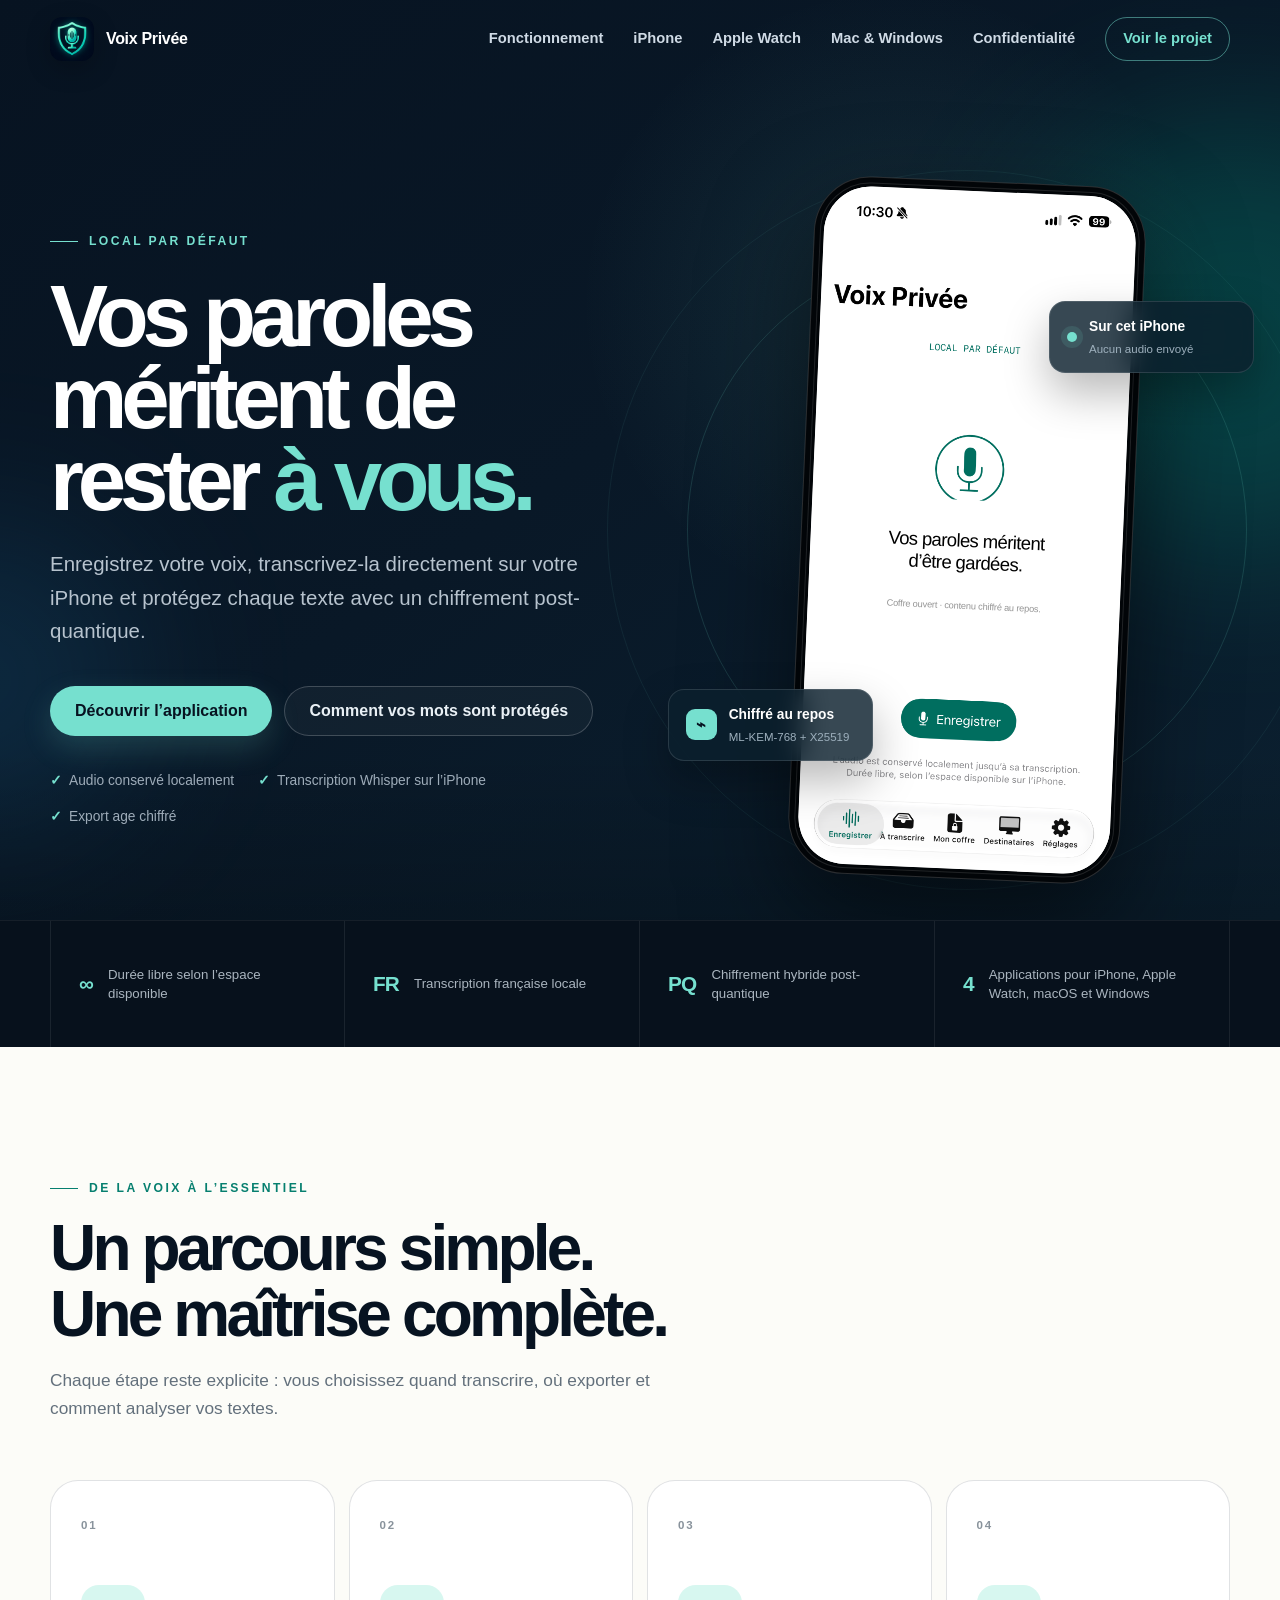
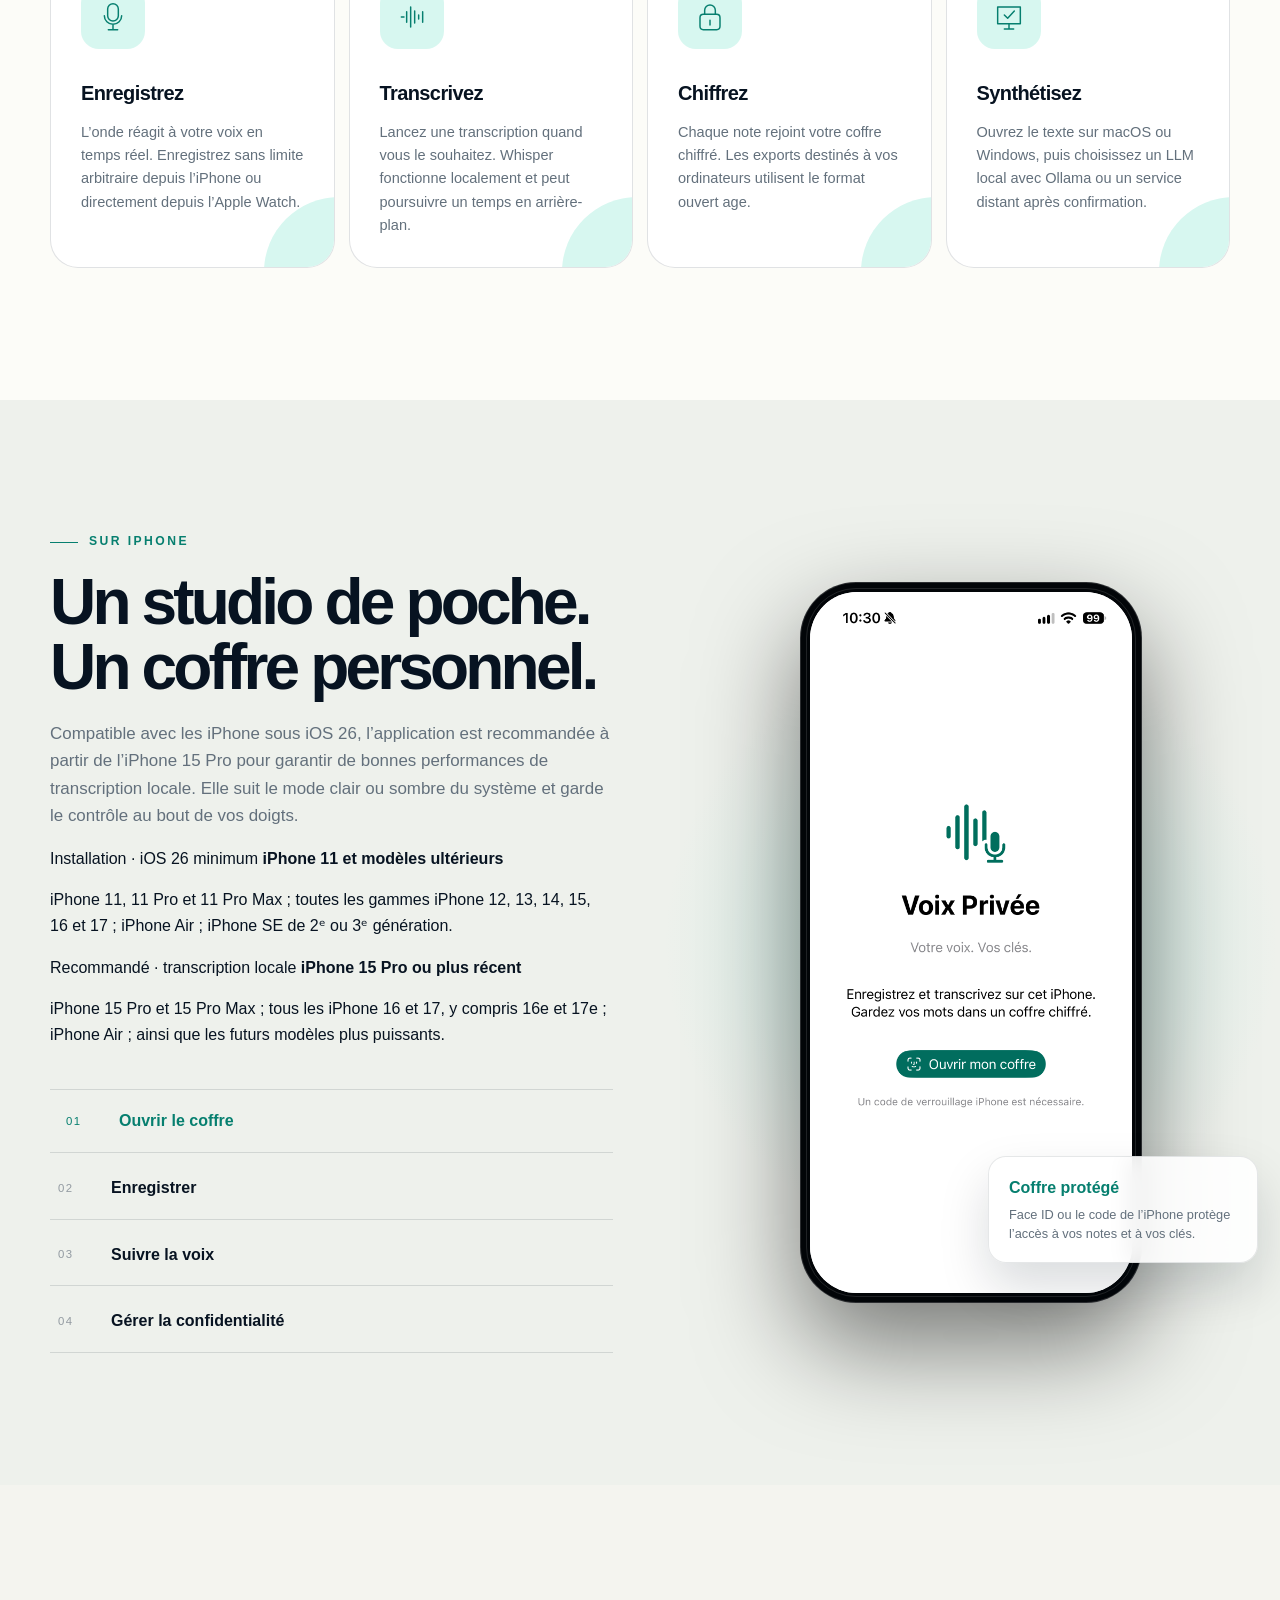
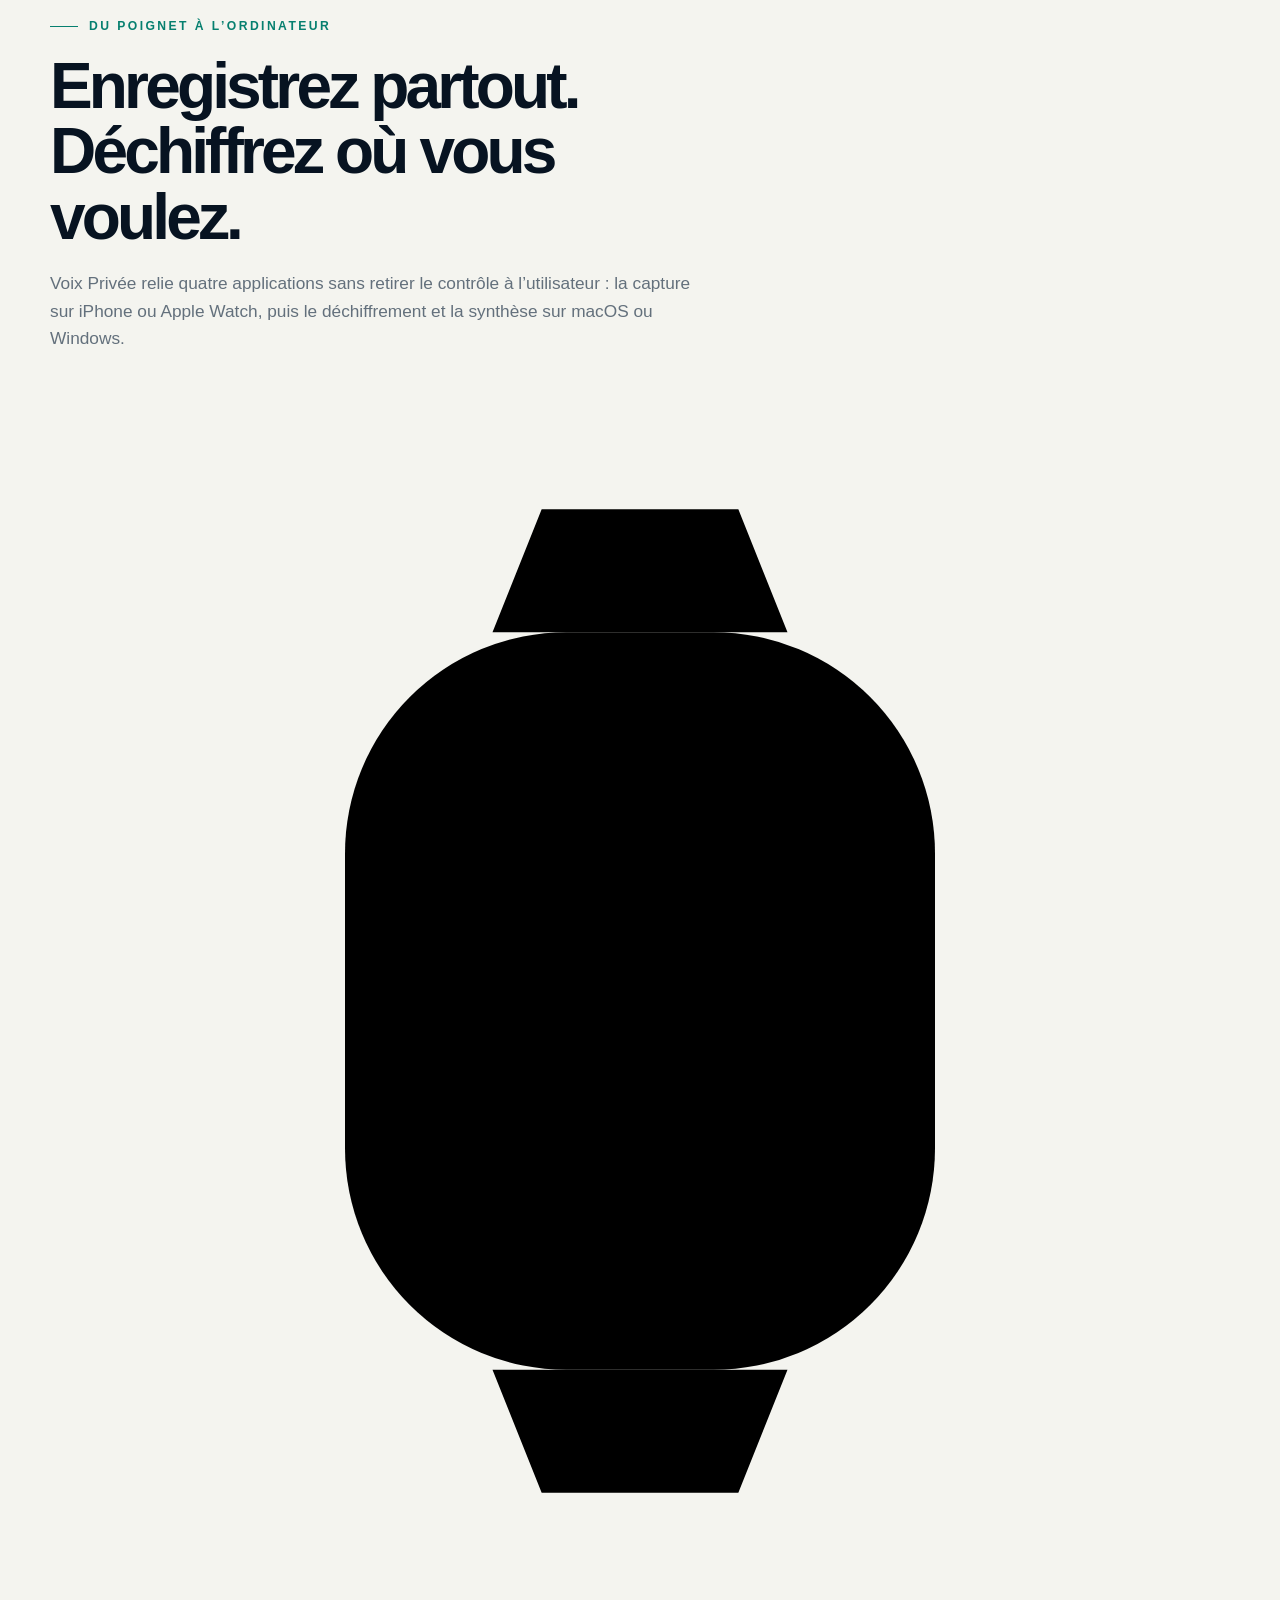
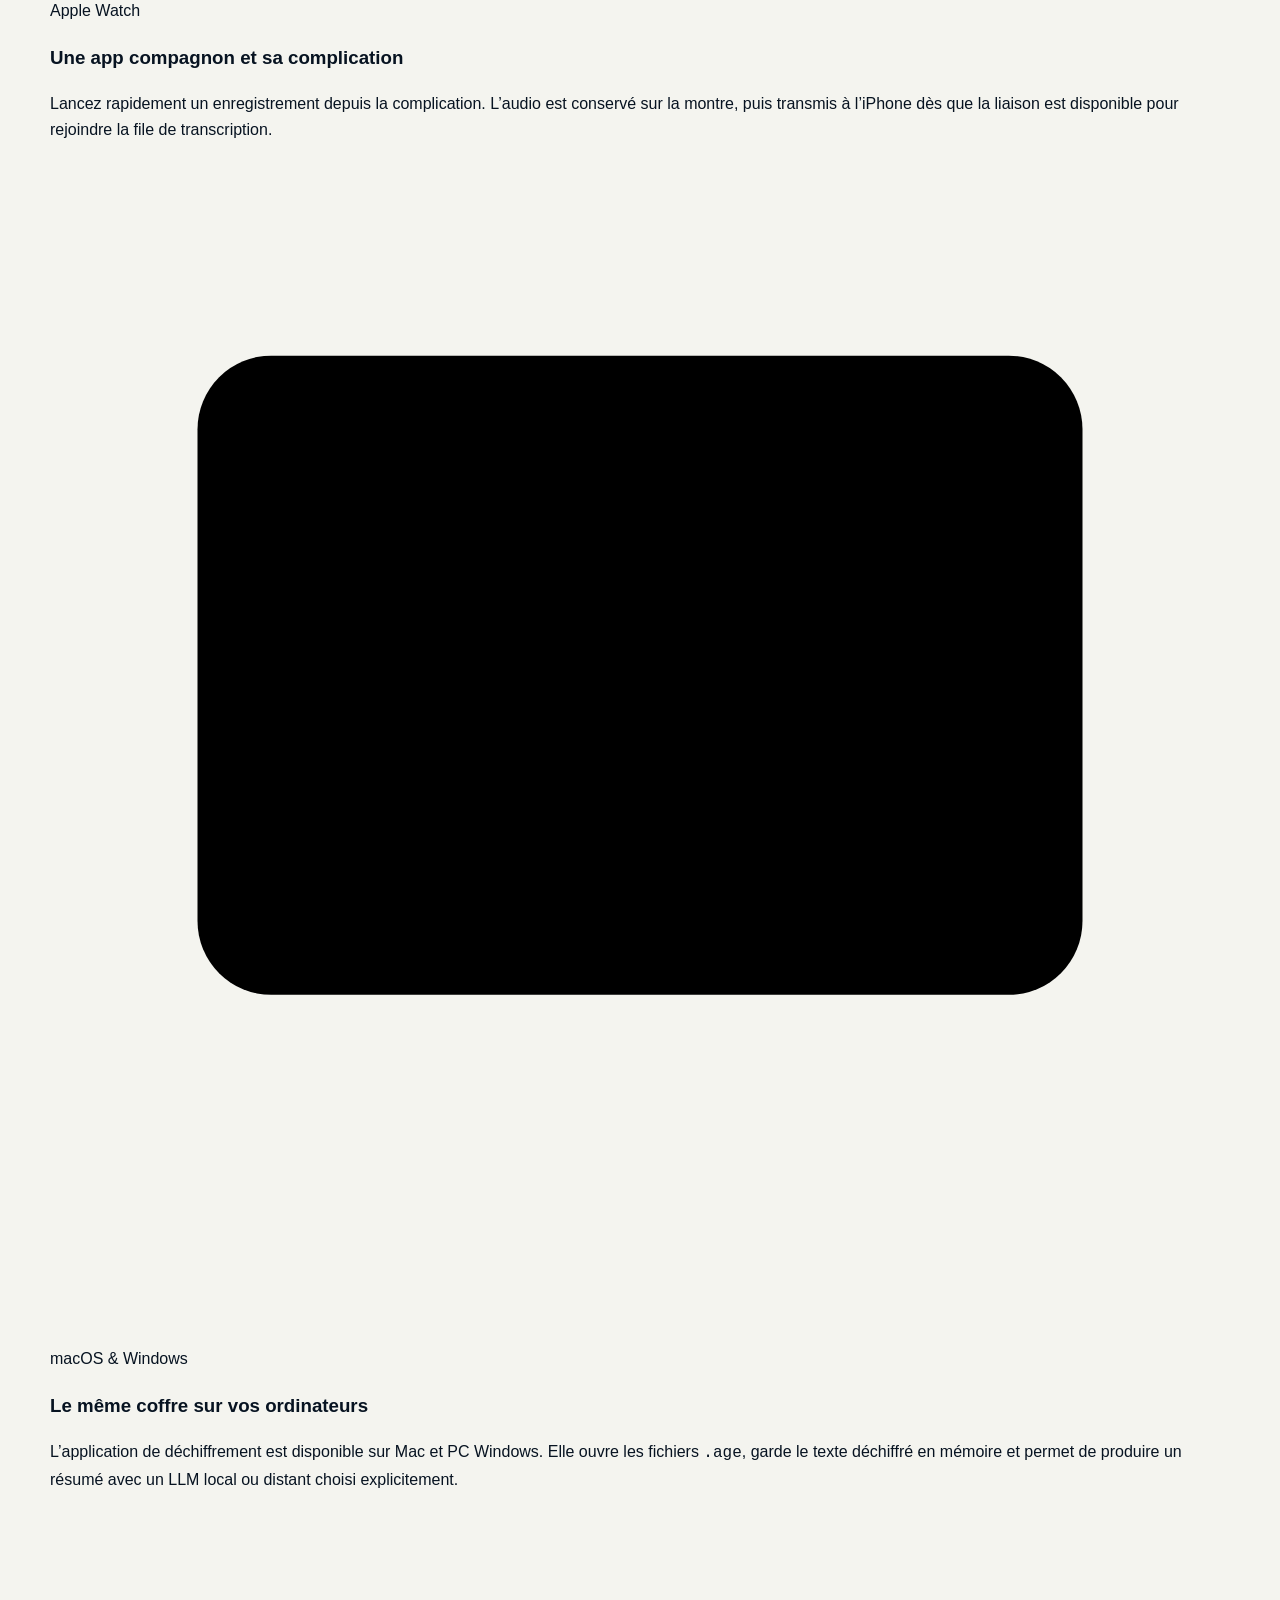
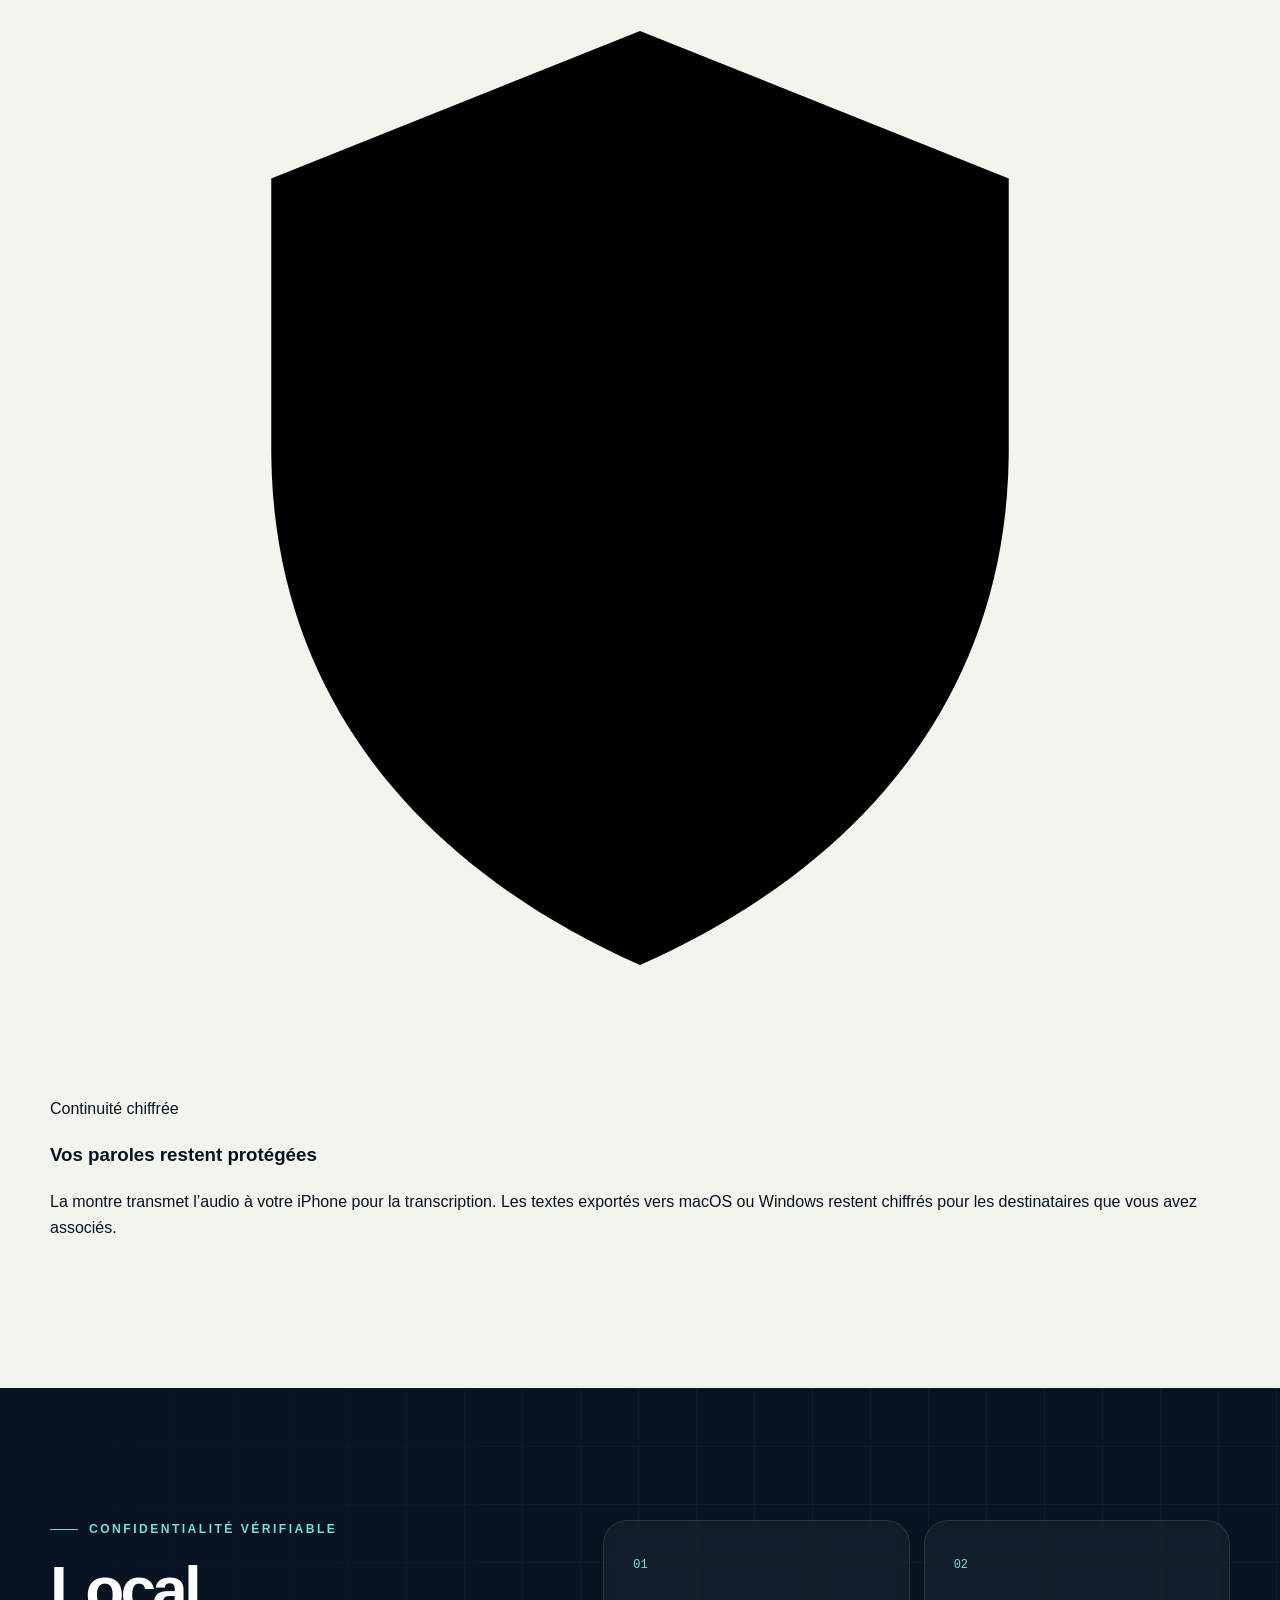
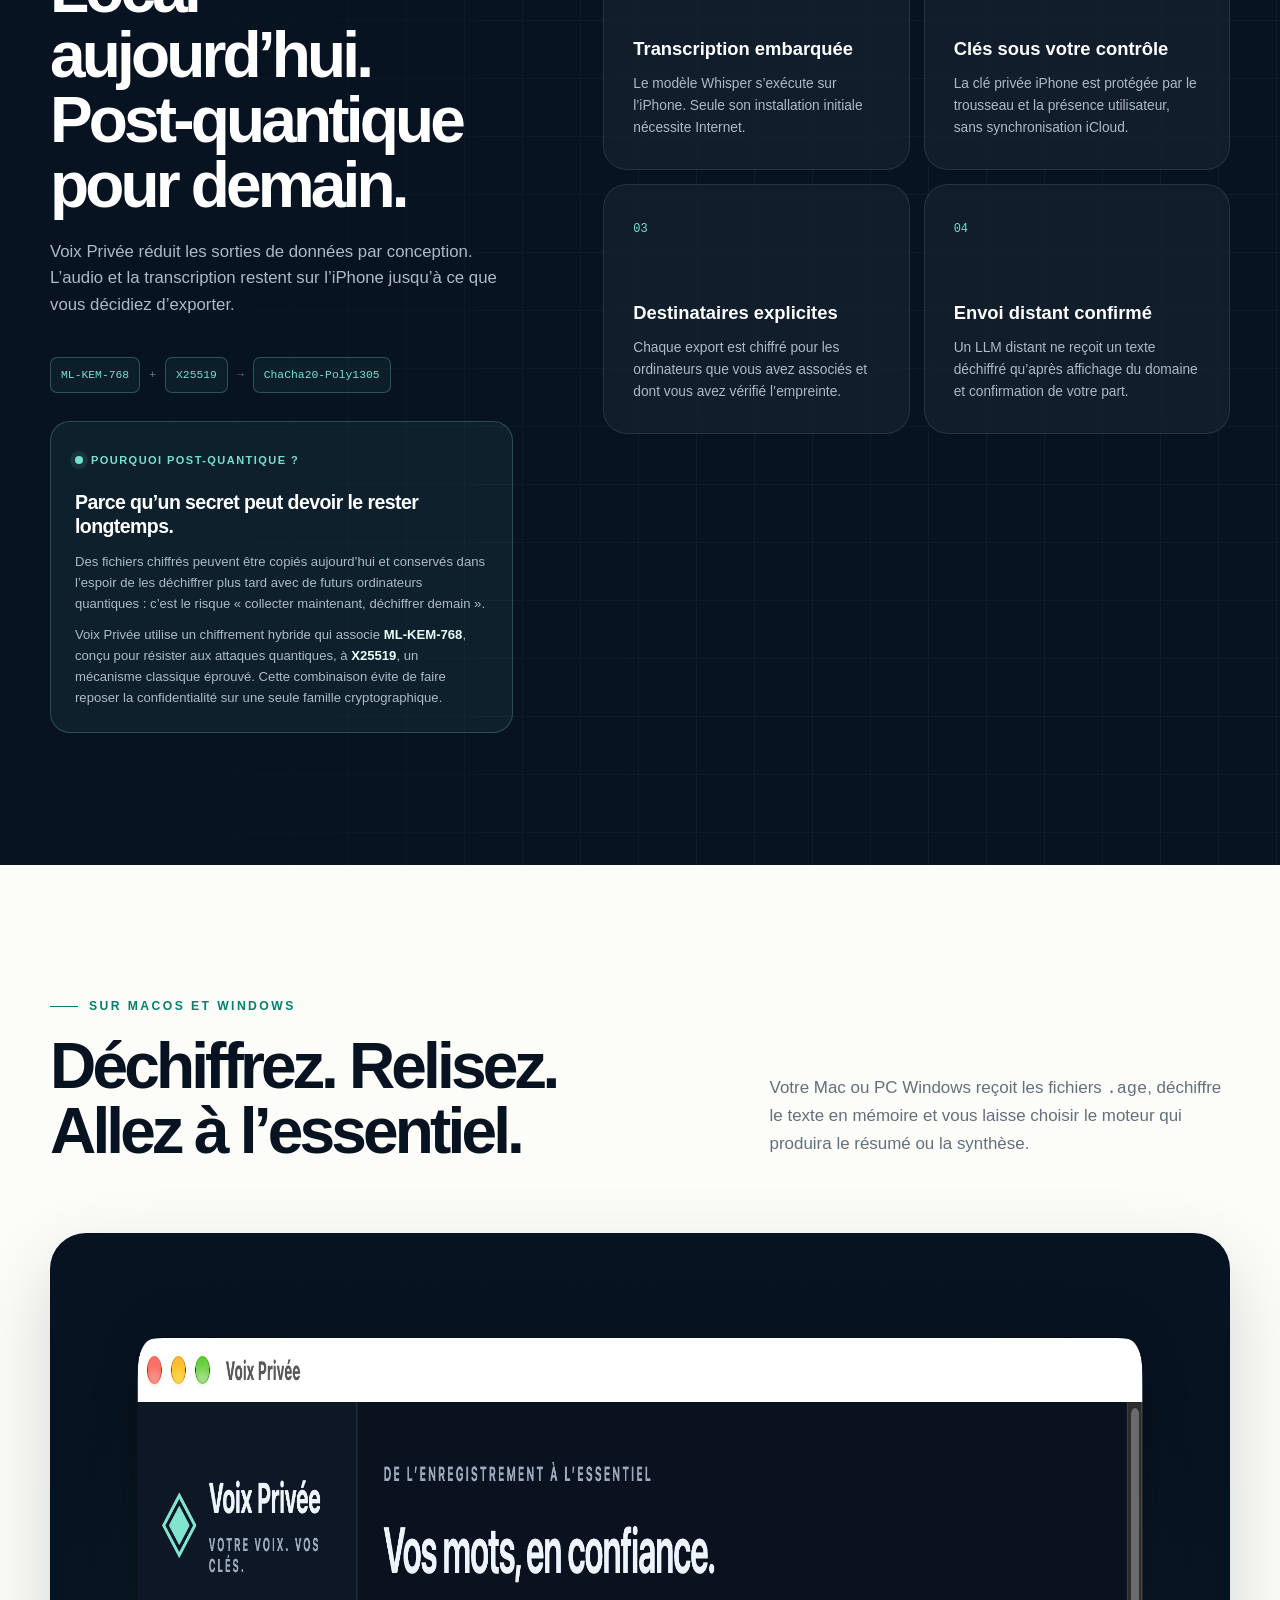
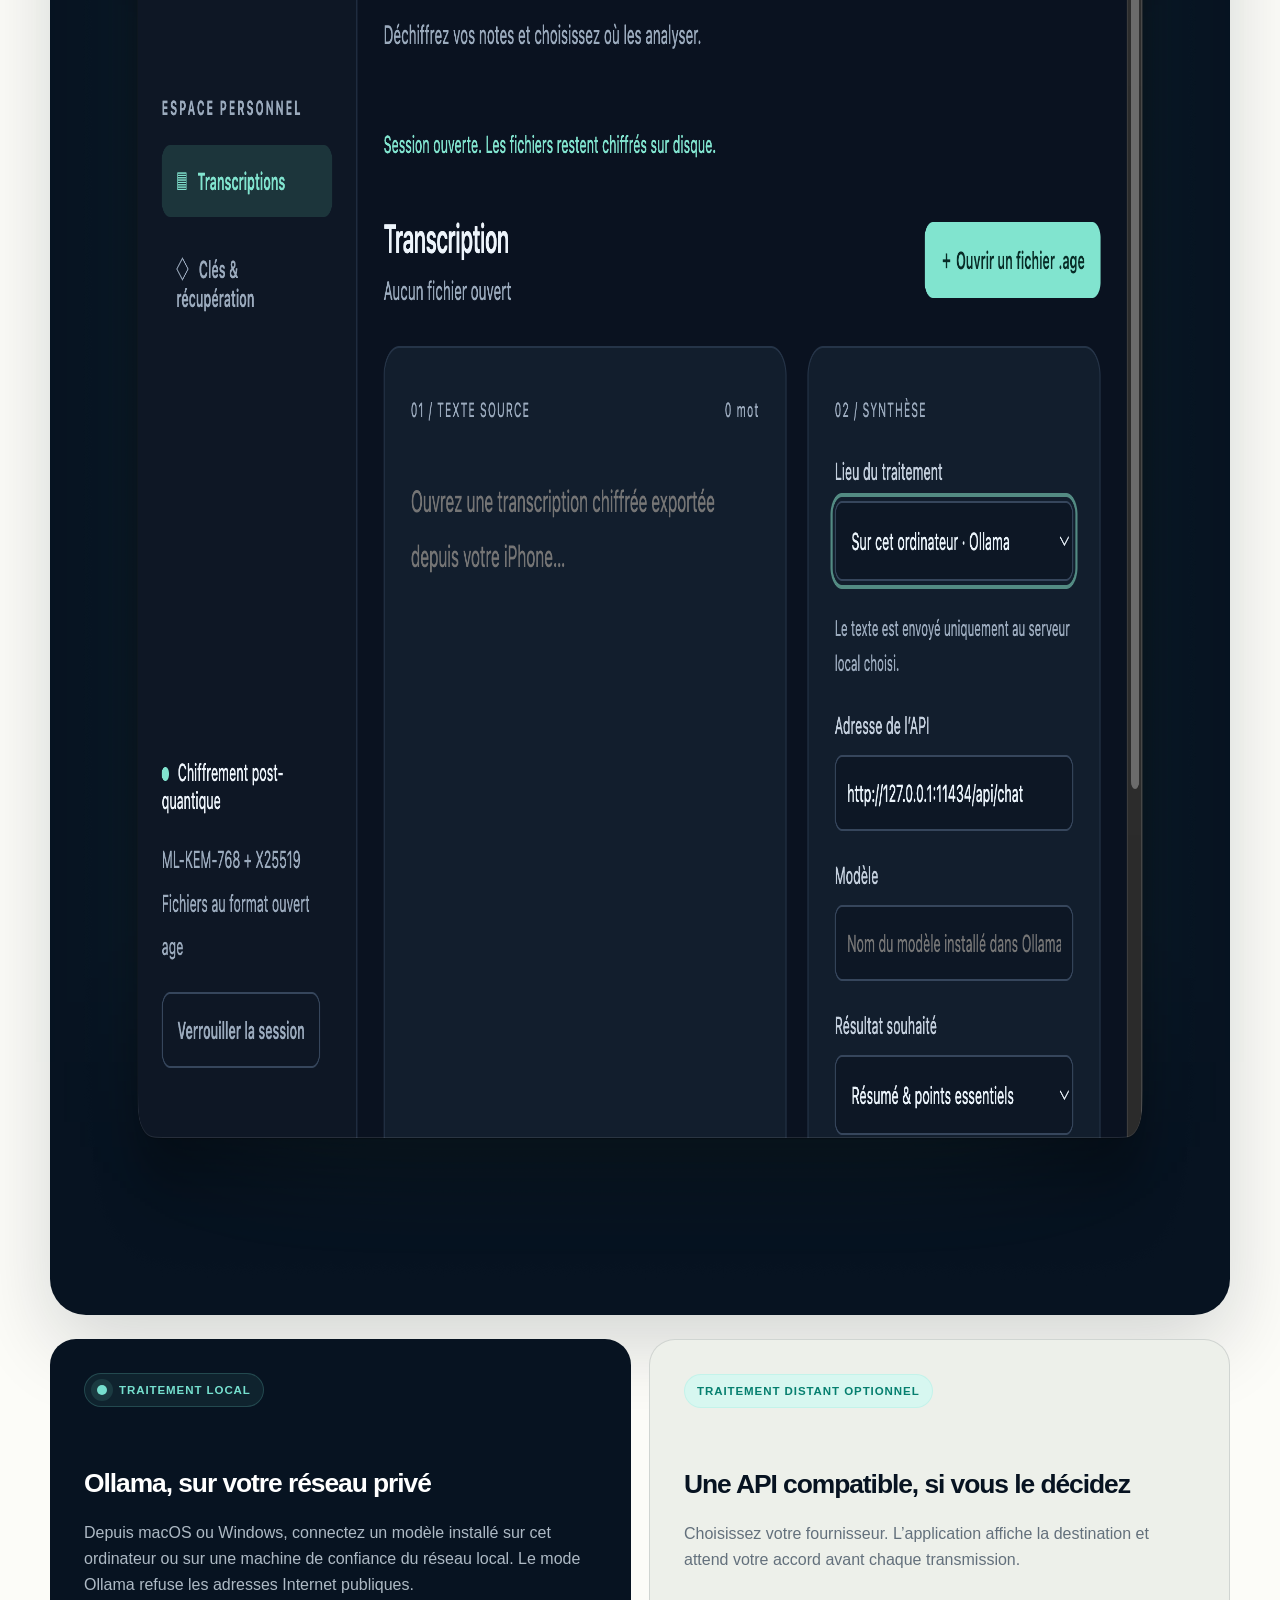
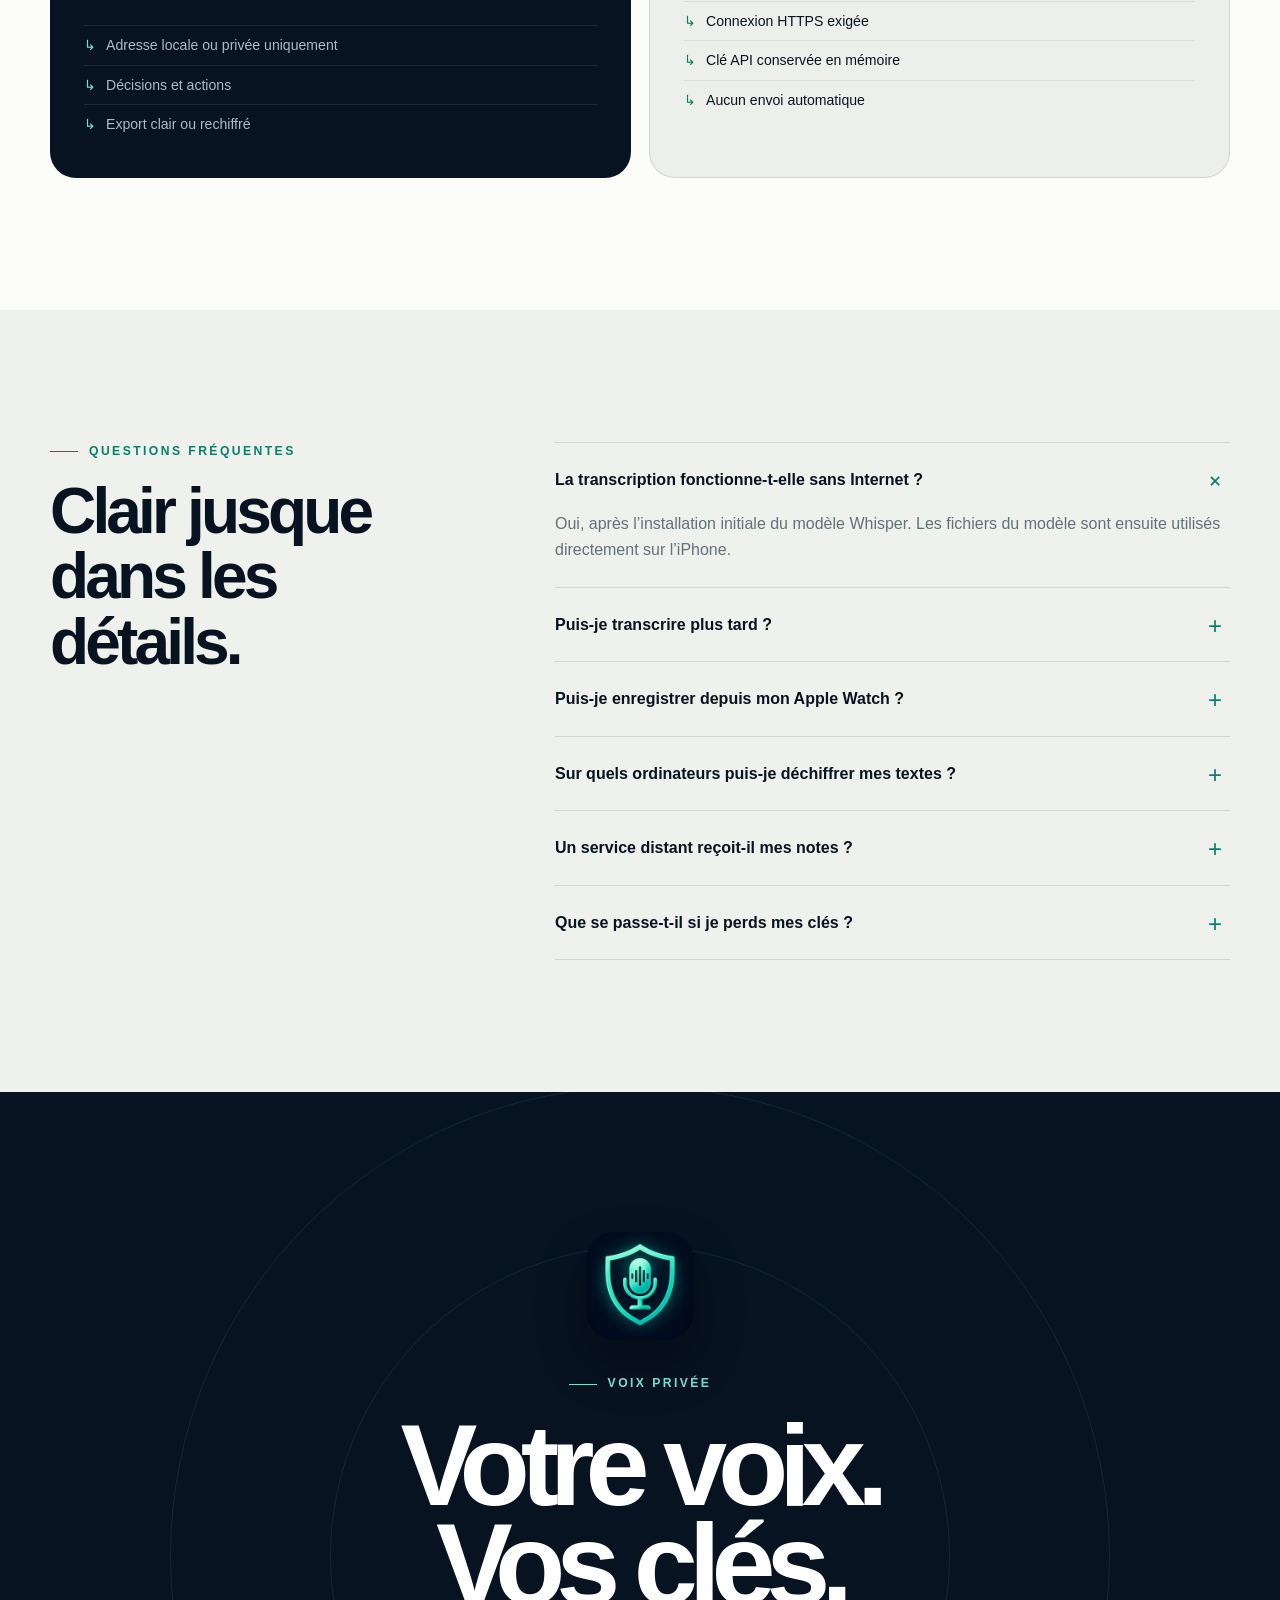
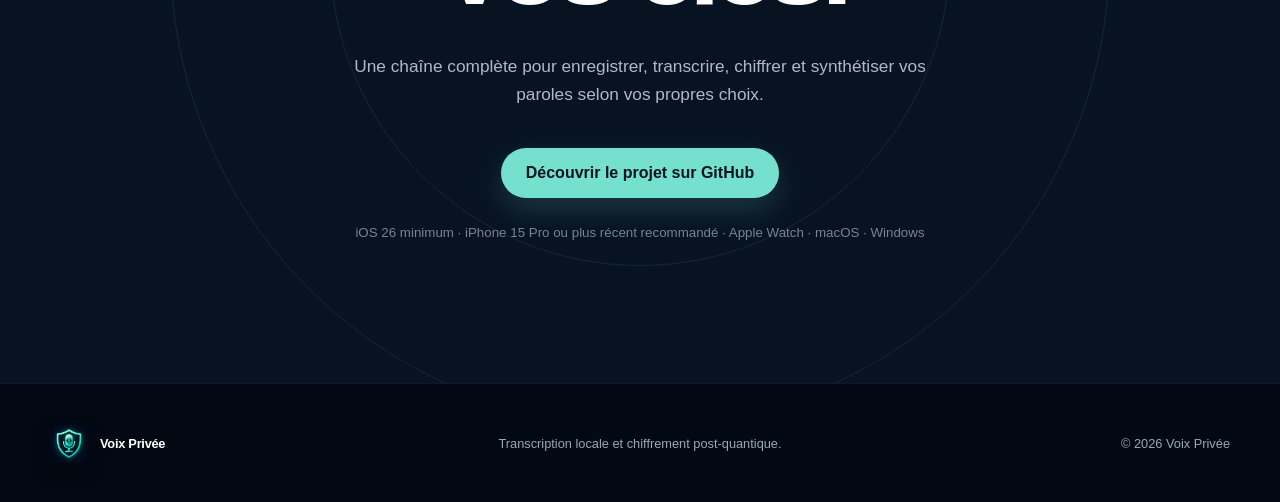
==== index.html @ c93e7db1 "Document supported devices and companion apps" ====
<!doctype html>
<html lang="fr">
  <head>
    <meta charset="utf-8">
    <meta name="viewport" content="width=device-width, initial-scale=1">
    <meta name="theme-color" content="#071321">
    <meta name="description" content="Voix Privée enregistre vos paroles sur iPhone ou Apple Watch, les transcrit localement, puis protège vos textes avec un chiffrement post-quantique. Déchiffrement sur macOS et Windows.">
    <title>Voix Privée — Votre voix. Vos clés.</title>
    <link id="app-icon-favicon" rel="icon" href="assets/app-icon.png?v=20260927" type="image/png">
    <link rel="stylesheet" href="styles.css?v=20260927-1">
    <script src="script.js" defer></script>
  </head>
  <body>
    <a class="skip-link" href="#contenu">Aller au contenu</a>

    <header class="site-header" id="accueil">
      <nav class="nav shell" aria-label="Navigation principale">
        <a class="brand" href="#accueil" aria-label="Voix Privée — accueil">
          <img src="assets/app-icon.png?v=20260927" data-app-icon alt="" width="44" height="44">
          <span>Voix Privée</span>
        </a>
        <button class="menu-button" type="button" aria-expanded="false" aria-controls="nav-links">
          <span></span><span></span><span></span>
          <span class="sr-only">Ouvrir le menu</span>
        </button>
        <div class="nav-links" id="nav-links">
          <a href="#fonctionnement">Fonctionnement</a>
          <a href="#iphone">iPhone</a>
          <a href="#ecosysteme">Apple Watch</a>
          <a href="#mac">Mac &amp; Windows</a>
          <a href="#confidentialite">Confidentialité</a>
          <a class="nav-cta" href="https://github.com/stephsabb/voix-privee">Voir le projet</a>
        </div>
      </nav>
    </header>

    <main id="contenu">
      <section class="hero">
        <div class="hero-glow hero-glow-one"></div>
        <div class="hero-glow hero-glow-two"></div>
        <div class="shell hero-grid">
          <div class="hero-copy reveal">
            <div class="eyebrow"><span></span> Local par défaut</div>
            <h1>Vos paroles méritent de rester <em>à vous.</em></h1>
            <p class="hero-lead">Enregistrez votre voix, transcrivez-la directement sur votre iPhone et protégez chaque texte avec un chiffrement post-quantique.</p>
            <div class="hero-actions">
              <a class="button button-primary" href="#iphone">Découvrir l’application</a>
              <a class="button button-ghost" href="#confidentialite">Comment vos mots sont protégés</a>
            </div>
            <ul class="hero-checks" aria-label="Points essentiels">
              <li>Audio conservé localement</li>
              <li>Transcription Whisper sur l’iPhone</li>
              <li>Export age chiffré</li>
            </ul>
          </div>

          <div class="hero-visual reveal" data-delay="1">
            <div class="orbit orbit-one"></div>
            <div class="orbit orbit-two"></div>
            <div class="phone hero-phone">
              <div class="phone-screen">
                <img src="assets/iphone-record-ready.png" alt="Écran d’enregistrement de Voix Privée sur iPhone" width="1206" height="2622">
                <div class="screenshot-words" aria-hidden="true">
                  <strong>Vos paroles méritent<br>d’être gardées.</strong>
                  <small>Coffre ouvert · contenu chiffré au repos.</small>
                </div>
              </div>
            </div>
            <div class="floating-card floating-card-top">
              <span class="status-dot"></span>
              <div><strong>Sur cet iPhone</strong><small>Aucun audio envoyé</small></div>
            </div>
            <div class="floating-card floating-card-bottom">
              <div class="mini-lock" aria-hidden="true">⌁</div>
              <div><strong>Chiffré au repos</strong><small>ML-KEM-768 + X25519</small></div>
            </div>
          </div>
        </div>
      </section>

      <section class="trust-strip" aria-label="Caractéristiques principales">
        <div class="shell trust-grid">
          <div><strong>∞</strong><span>Durée libre selon l’espace disponible</span></div>
          <div><strong>FR</strong><span>Transcription française locale</span></div>
          <div><strong>PQ</strong><span>Chiffrement hybride post-quantique</span></div>
          <div><strong>4</strong><span>Applications pour iPhone, Apple Watch, macOS et Windows</span></div>
        </div>
      </section>

      <section class="section flow" id="fonctionnement">
        <div class="shell">
          <div class="section-heading reveal">
            <div class="eyebrow dark"><span></span> De la voix à l’essentiel</div>
            <h2>Un parcours simple.<br>Une maîtrise complète.</h2>
            <p>Chaque étape reste explicite : vous choisissez quand transcrire, où exporter et comment analyser vos textes.</p>
          </div>

          <ol class="flow-grid">
            <li class="flow-card reveal">
              <span class="step">01</span>
              <div class="flow-icon" aria-hidden="true">
                <svg viewBox="0 0 48 48"><path d="M24 30a8 8 0 0 0 8-8V12a8 8 0 1 0-16 0v10a8 8 0 0 0 8 8Z"/><path d="M11 22a13 13 0 0 0 26 0M24 35v8M17 43h14"/></svg>
              </div>
              <h3>Enregistrez</h3>
              <p>L’onde réagit à votre voix en temps réel. Enregistrez sans limite arbitraire depuis l’iPhone ou directement depuis l’Apple Watch.</p>
            </li>
            <li class="flow-card reveal" data-delay="1">
              <span class="step">02</span>
              <div class="flow-icon" aria-hidden="true">
                <svg viewBox="0 0 48 48"><path d="M8 24h4m4-8v16m6-23v30m6-24v18m6-12v6m6-11v16"/></svg>
              </div>
              <h3>Transcrivez</h3>
              <p>Lancez une transcription quand vous le souhaitez. Whisper fonctionne localement et peut poursuivre un temps en arrière-plan.</p>
            </li>
            <li class="flow-card reveal" data-delay="2">
              <span class="step">03</span>
              <div class="flow-icon" aria-hidden="true">
                <svg viewBox="0 0 48 48"><rect x="9" y="20" width="30" height="23" rx="5"/><path d="M16 20v-6a8 8 0 0 1 16 0v6M24 29v7"/></svg>
              </div>
              <h3>Chiffrez</h3>
              <p>Chaque note rejoint votre coffre chiffré. Les exports destinés à vos ordinateurs utilisent le format ouvert age.</p>
            </li>
            <li class="flow-card reveal" data-delay="3">
              <span class="step">04</span>
              <div class="flow-icon" aria-hidden="true">
                <svg viewBox="0 0 48 48"><path d="M7 9h34v25H7zM17 42h14M24 34v8"/><path d="m17 21 5 5 10-11"/></svg>
              </div>
              <h3>Synthétisez</h3>
              <p>Ouvrez le texte sur macOS ou Windows, puis choisissez un LLM local avec Ollama ou un service distant après confirmation.</p>
            </li>
          </ol>
        </div>
      </section>

      <section class="section iphone-section" id="iphone">
        <div class="shell product-grid">
          <div class="product-copy reveal">
            <div class="eyebrow dark"><span></span> Sur iPhone</div>
            <h2>Un studio de poche.<br>Un coffre personnel.</h2>
            <p class="product-intro">Compatible avec les iPhone sous iOS 26, l’application est recommandée à partir de l’iPhone 15 Pro pour garantir de bonnes performances de transcription locale. Elle suit le mode clair ou sombre du système et garde le contrôle au bout de vos doigts.</p>

            <div class="compatibility-panel" aria-label="Compatibilité iPhone">
              <div class="compatibility-item">
                <span class="compatibility-label">Installation · iOS 26 minimum</span>
                <strong>iPhone 11 et modèles ultérieurs</strong>
                <p>iPhone 11, 11 Pro et 11 Pro Max ; toutes les gammes iPhone 12, 13, 14, 15, 16 et 17 ; iPhone Air ; iPhone SE de 2ᵉ ou 3ᵉ génération.</p>
              </div>
              <div class="compatibility-item recommended">
                <span class="compatibility-label">Recommandé · transcription locale</span>
                <strong>iPhone 15 Pro ou plus récent</strong>
                <p>iPhone 15 Pro et 15 Pro Max ; tous les iPhone 16 et 17, y compris 16e et 17e ; iPhone Air ; ainsi que les futurs modèles plus puissants.</p>
              </div>
            </div>

            <div class="screen-tabs" role="tablist" aria-label="Captures de l’application iPhone">
              <button class="screen-tab active" type="button" role="tab" aria-selected="true" data-image="assets/iphone-onboarding.png" data-alt="Ouverture sécurisée du coffre Voix Privée" data-label="Coffre protégé" data-copy="Face ID ou le code de l’iPhone protège l’accès à vos notes et à vos clés." data-words="false">
                <span>01</span><strong>Ouvrir le coffre</strong>
              </button>
              <button class="screen-tab" type="button" role="tab" aria-selected="false" data-image="assets/iphone-record-ready.png" data-alt="Écran prêt à enregistrer dans Voix Privée" data-label="Prêt à enregistrer" data-copy="Capturez vos paroles instantanément, avec un audio conservé uniquement sur l’appareil." data-words="true">
                <span>02</span><strong>Enregistrer</strong>
              </button>
              <button class="screen-tab" type="button" role="tab" aria-selected="false" data-image="assets/iphone-recording.png" data-alt="Enregistrement audio actif avec onde réactive" data-label="Onde en temps réel" data-copy="L’oscilloscope circulaire suit les variations de la voix pendant toute la prise." data-words="false">
                <span>03</span><strong>Suivre la voix</strong>
              </button>
              <button class="screen-tab" type="button" role="tab" aria-selected="false" data-image="assets/iphone-settings.png" data-alt="Réglages de confidentialité et du modèle Whisper" data-label="Local par conception" data-copy="Installez Whisper, vérifiez la confidentialité et sauvegardez votre clé depuis un même écran." data-words="false">
                <span>04</span><strong>Gérer la confidentialité</strong>
              </button>
            </div>
          </div>

          <div class="phone-showcase reveal" data-delay="1">
            <div class="showcase-halo"></div>
            <div class="phone showcase-phone">
              <div class="phone-screen">
                <img id="iphone-preview" src="assets/iphone-onboarding.png" alt="Ouverture sécurisée du coffre Voix Privée" width="1206" height="2622">
                <div id="preview-words" class="screenshot-words hidden" aria-hidden="true">
                  <strong>Vos paroles méritent<br>d’être gardées.</strong>
                  <small>Coffre ouvert · contenu chiffré au repos.</small>
                </div>
              </div>
            </div>
            <div class="screen-caption" aria-live="polite">
              <strong id="screen-label">Coffre protégé</strong>
              <span id="screen-copy">Face ID ou le code de l’iPhone protège l’accès à vos notes et à vos clés.</span>
            </div>
          </div>
        </div>
      </section>

      <section class="section ecosystem-section" id="ecosysteme">
        <div class="shell">
          <div class="section-heading reveal">
            <div class="eyebrow dark"><span></span> Du poignet à l’ordinateur</div>
            <h2>Enregistrez partout.<br>Déchiffrez où vous voulez.</h2>
            <p>Voix Privée relie quatre applications sans retirer le contrôle à l’utilisateur : la capture sur iPhone ou Apple Watch, puis le déchiffrement et la synthèse sur macOS ou Windows.</p>
          </div>

          <div class="ecosystem-grid">
            <article class="ecosystem-card watch reveal">
              <div class="platform-icon" aria-hidden="true">
                <svg viewBox="0 0 48 48"><rect x="12" y="9" width="24" height="30" rx="9"/><path d="M18 9 20 4h8l2 5M18 39l2 5h8l2-5M19 24h10M24 19v10"/></svg>
              </div>
              <span class="platform-name">Apple Watch</span>
              <h3>Une app compagnon et sa complication</h3>
              <p>Lancez rapidement un enregistrement depuis la complication. L’audio est conservé sur la montre, puis transmis à l’iPhone dès que la liaison est disponible pour rejoindre la file de transcription.</p>
            </article>

            <article class="ecosystem-card desktop reveal" data-delay="1">
              <div class="platform-icon" aria-hidden="true">
                <svg viewBox="0 0 48 48"><rect x="6" y="8" width="36" height="26" rx="3"/><path d="M17 42h14M24 34v8M11 29h26"/></svg>
              </div>
              <span class="platform-name">macOS &amp; Windows</span>
              <h3>Le même coffre sur vos ordinateurs</h3>
              <p>L’application de déchiffrement est disponible sur Mac et PC Windows. Elle ouvre les fichiers <code>.age</code>, garde le texte déchiffré en mémoire et permet de produire un résumé avec un LLM local ou distant choisi explicitement.</p>
            </article>

            <article class="ecosystem-card privacy reveal" data-delay="2">
              <div class="platform-icon" aria-hidden="true">
                <svg viewBox="0 0 48 48"><path d="M24 5 39 11v11c0 10-6 17-15 21C15 39 9 32 9 22V11Z"/><rect x="18" y="21" width="12" height="10" rx="2"/><path d="M20 21v-3a4 4 0 0 1 8 0v3"/></svg>
              </div>
              <span class="platform-name">Continuité chiffrée</span>
              <h3>Vos paroles restent protégées</h3>
              <p>La montre transmet l’audio à votre iPhone pour la transcription. Les textes exportés vers macOS ou Windows restent chiffrés pour les destinataires que vous avez associés.</p>
            </article>
          </div>
        </div>
      </section>

      <section class="section security-section" id="confidentialite">
        <div class="security-grid-overlay"></div>
        <div class="shell security-grid">
          <div class="security-copy reveal">
            <div class="eyebrow mint"><span></span> Confidentialité vérifiable</div>
            <h2>Local aujourd’hui.<br>Post-quantique pour demain.</h2>
            <p>Voix Privée réduit les sorties de données par conception. L’audio et la transcription restent sur l’iPhone jusqu’à ce que vous décidiez d’exporter.</p>
            <div class="cipher-line">
              <span>ML-KEM-768</span><i>+</i><span>X25519</span><i>→</i><span>ChaCha20-Poly1305</span>
            </div>
            <aside class="pq-explainer">
              <span class="pq-label">Pourquoi post-quantique ?</span>
              <h3>Parce qu’un secret peut devoir le rester longtemps.</h3>
              <p>Des fichiers chiffrés peuvent être copiés aujourd’hui et conservés dans l’espoir de les déchiffrer plus tard avec de futurs ordinateurs quantiques : c’est le risque « collecter maintenant, déchiffrer demain ».</p>
              <p>Voix Privée utilise un chiffrement hybride qui associe <strong>ML-KEM-768</strong>, conçu pour résister aux attaques quantiques, à <strong>X25519</strong>, un mécanisme classique éprouvé. Cette combinaison évite de faire reposer la confidentialité sur une seule famille cryptographique.</p>
            </aside>
          </div>
          <div class="security-cards">
            <article class="security-card reveal">
              <span class="security-number">01</span>
              <h3>Transcription embarquée</h3>
              <p>Le modèle Whisper s’exécute sur l’iPhone. Seule son installation initiale nécessite Internet.</p>
            </article>
            <article class="security-card reveal" data-delay="1">
              <span class="security-number">02</span>
              <h3>Clés sous votre contrôle</h3>
              <p>La clé privée iPhone est protégée par le trousseau et la présence utilisateur, sans synchronisation iCloud.</p>
            </article>
            <article class="security-card reveal" data-delay="2">
              <span class="security-number">03</span>
              <h3>Destinataires explicites</h3>
              <p>Chaque export est chiffré pour les ordinateurs que vous avez associés et dont vous avez vérifié l’empreinte.</p>
            </article>
            <article class="security-card reveal" data-delay="3">
              <span class="security-number">04</span>
              <h3>Envoi distant confirmé</h3>
              <p>Un LLM distant ne reçoit un texte déchiffré qu’après affichage du domaine et confirmation de votre part.</p>
            </article>
          </div>
        </div>
      </section>

      <section class="section mac-section" id="mac">
        <div class="shell">
          <div class="mac-heading reveal">
            <div>
              <div class="eyebrow dark"><span></span> Sur macOS et Windows</div>
              <h2>Déchiffrez. Relisez.<br>Allez à l’essentiel.</h2>
            </div>
            <p>Votre Mac ou PC Windows reçoit les fichiers <code>.age</code>, déchiffre le texte en mémoire et vous laisse choisir le moteur qui produira le résumé ou la synthèse.</p>
          </div>

          <div class="mac-stage reveal">
            <div class="mac-aura"></div>
            <img src="assets/mac-app.png" alt="Application Voix Privée sur Mac, avec transcription et réglages de synthèse locale" width="2144" height="1624">
          </div>

          <div class="llm-grid">
            <article class="llm-card local reveal">
              <div class="card-tag"><span class="status-dot"></span> Traitement local</div>
              <h3>Ollama, sur votre réseau privé</h3>
              <p>Depuis macOS ou Windows, connectez un modèle installé sur cet ordinateur ou sur une machine de confiance du réseau local. Le mode Ollama refuse les adresses Internet publiques.</p>
              <ul>
                <li>Adresse locale ou privée uniquement</li>
                <li>Décisions et actions</li>
                <li>Export clair ou rechiffré</li>
              </ul>
            </article>
            <article class="llm-card remote reveal" data-delay="1">
              <div class="card-tag">Traitement distant optionnel</div>
              <h3>Une API compatible, si vous le décidez</h3>
              <p>Choisissez votre fournisseur. L’application affiche la destination et attend votre accord avant chaque transmission.</p>
              <ul>
                <li>Connexion HTTPS exigée</li>
                <li>Clé API conservée en mémoire</li>
                <li>Aucun envoi automatique</li>
              </ul>
            </article>
          </div>
        </div>
      </section>

      <section class="section details-section">
        <div class="shell details-grid">
          <div class="section-heading reveal">
            <div class="eyebrow dark"><span></span> Questions fréquentes</div>
            <h2>Clair jusque dans les détails.</h2>
          </div>
          <div class="faq reveal" data-delay="1">
            <details open>
              <summary>La transcription fonctionne-t-elle sans Internet ?</summary>
              <p>Oui, après l’installation initiale du modèle Whisper. Les fichiers du modèle sont ensuite utilisés directement sur l’iPhone.</p>
            </details>
            <details>
              <summary>Puis-je transcrire plus tard ?</summary>
              <p>Oui. Chaque enregistrement rejoint une file locale. Vous pouvez lancer un élément précis ou toute la file quand vous le souhaitez.</p>
            </details>
            <details>
              <summary>Puis-je enregistrer depuis mon Apple Watch ?</summary>
              <p>Oui. L’app compagnon et sa complication permettent de démarrer au poignet. L’enregistrement est conservé sur la montre jusqu’à son transfert vers l’iPhone, qui prend ensuite en charge la transcription.</p>
            </details>
            <details>
              <summary>Sur quels ordinateurs puis-je déchiffrer mes textes ?</summary>
              <p>L’application compagnon est disponible pour macOS et Windows. Les deux versions ouvrent les fichiers chiffrés <code>.age</code> et permettent une synthèse avec Ollama ou une API compatible.</p>
            </details>
            <details>
              <summary>Un service distant reçoit-il mes notes ?</summary>
              <p>Pas par défaut. Un service LLM distant ne reçoit le texte qu’après votre choix explicite et une confirmation affichant le destinataire.</p>
            </details>
            <details>
              <summary>Que se passe-t-il si je perds mes clés ?</summary>
              <p>Sans clé ou sauvegarde exploitable, les notes concernées ne peuvent pas être récupérées. L’application permet donc d’exporter des sauvegardes chiffrées.</p>
            </details>
          </div>
        </div>
      </section>

      <section class="final-cta">
        <div class="final-orbit final-orbit-one"></div>
        <div class="final-orbit final-orbit-two"></div>
        <div class="shell final-content reveal">
          <img src="assets/app-icon.png?v=20260927" data-app-icon alt="Icône Voix Privée" width="108" height="108">
          <div class="eyebrow mint"><span></span> Voix Privée</div>
          <h2>Votre voix.<br>Vos clés.</h2>
          <p>Une chaîne complète pour enregistrer, transcrire, chiffrer et synthétiser vos paroles selon vos propres choix.</p>
          <a class="button button-primary" href="https://github.com/stephsabb/voix-privee">Découvrir le projet sur GitHub</a>
          <small>iOS 26 minimum · iPhone 15 Pro ou plus récent recommandé · Apple Watch · macOS · Windows</small>
        </div>
      </section>
    </main>

    <footer class="footer">
      <div class="shell footer-grid">
        <a class="brand" href="#accueil">
          <img src="assets/app-icon.png?v=20260927" data-app-icon alt="" width="38" height="38">
          <span>Voix Privée</span>
        </a>
        <p>Transcription locale et chiffrement post-quantique.</p>
        <p>© <span id="year">2026</span> Voix Privée</p>
      </div>
    </footer>
    <script>
      (() => {
        const appIcon = "[data-uri]";
        const favicon = document.getElementById("app-icon-favicon");
        if (favicon) favicon.href = appIcon;
        document.querySelectorAll("[data-app-icon]").forEach((image) => { image.src = appIcon; });
      })();
    </script>
  </body>
</html>
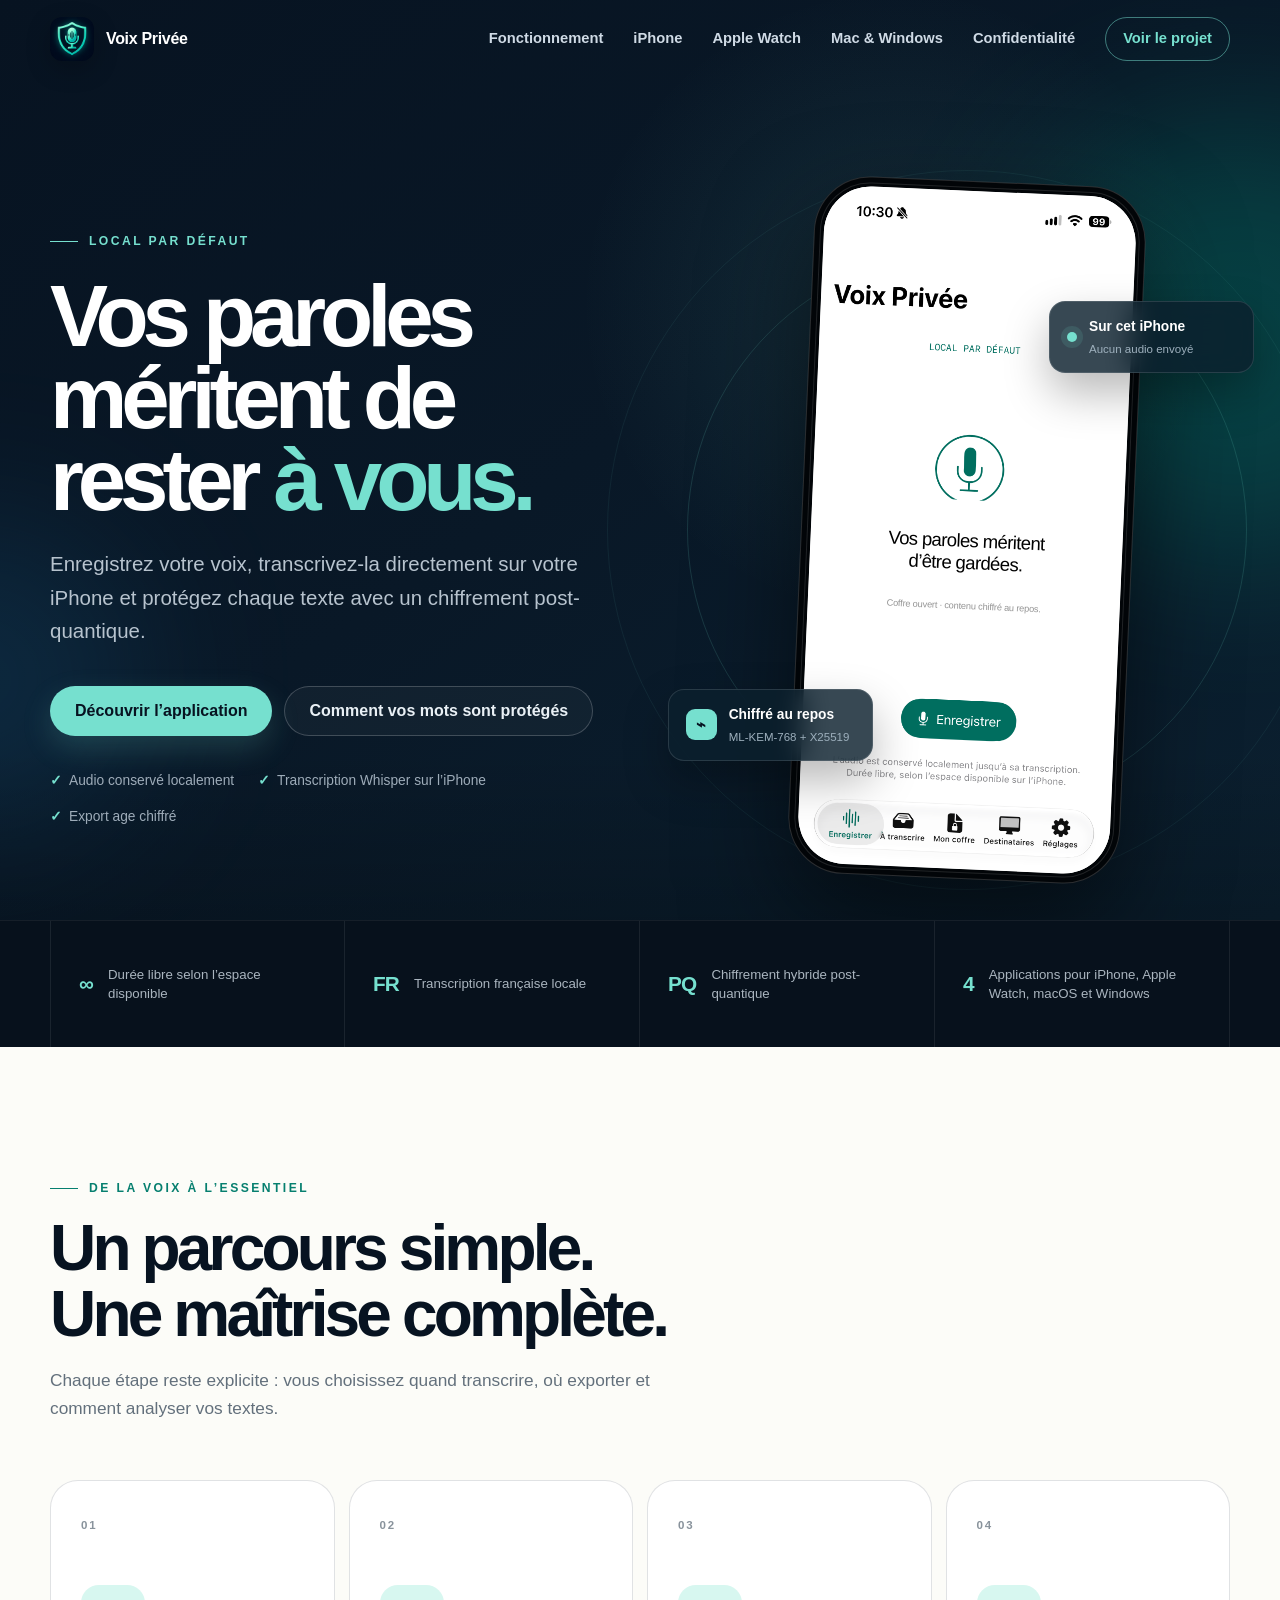
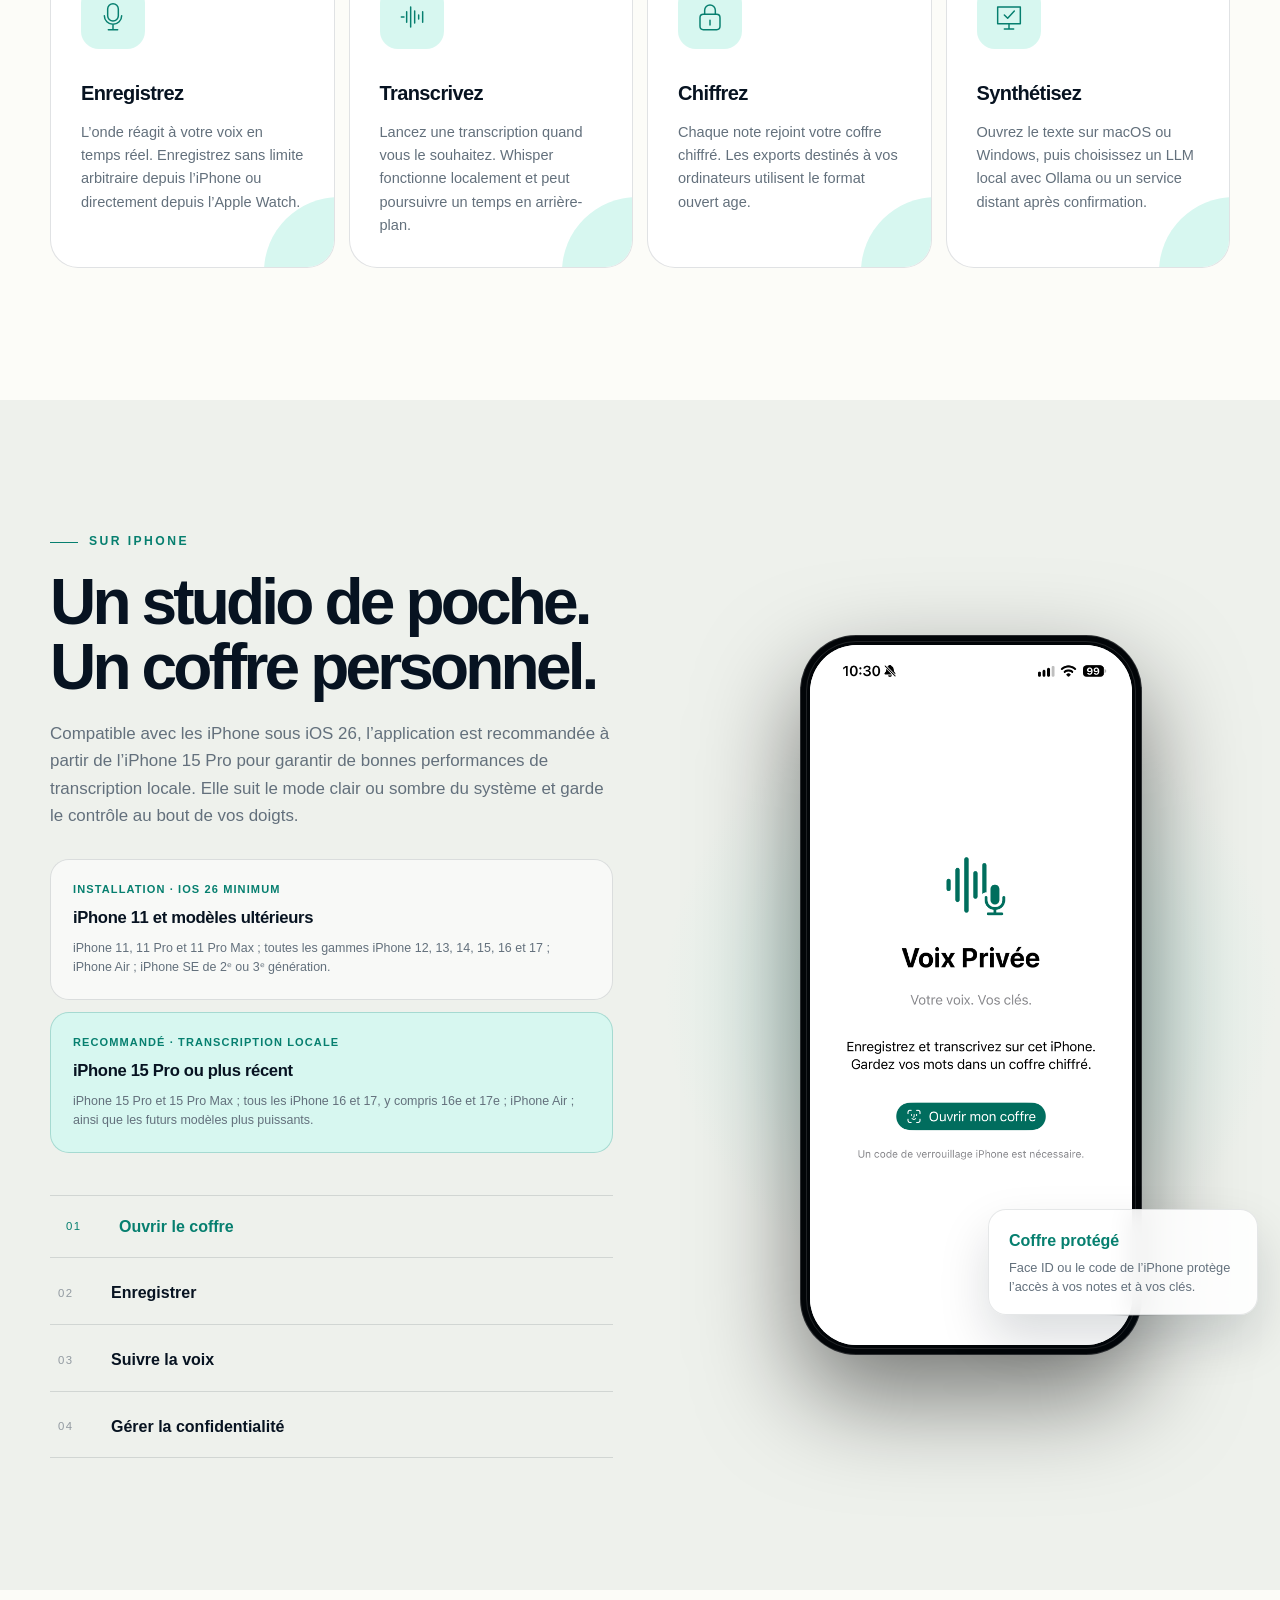
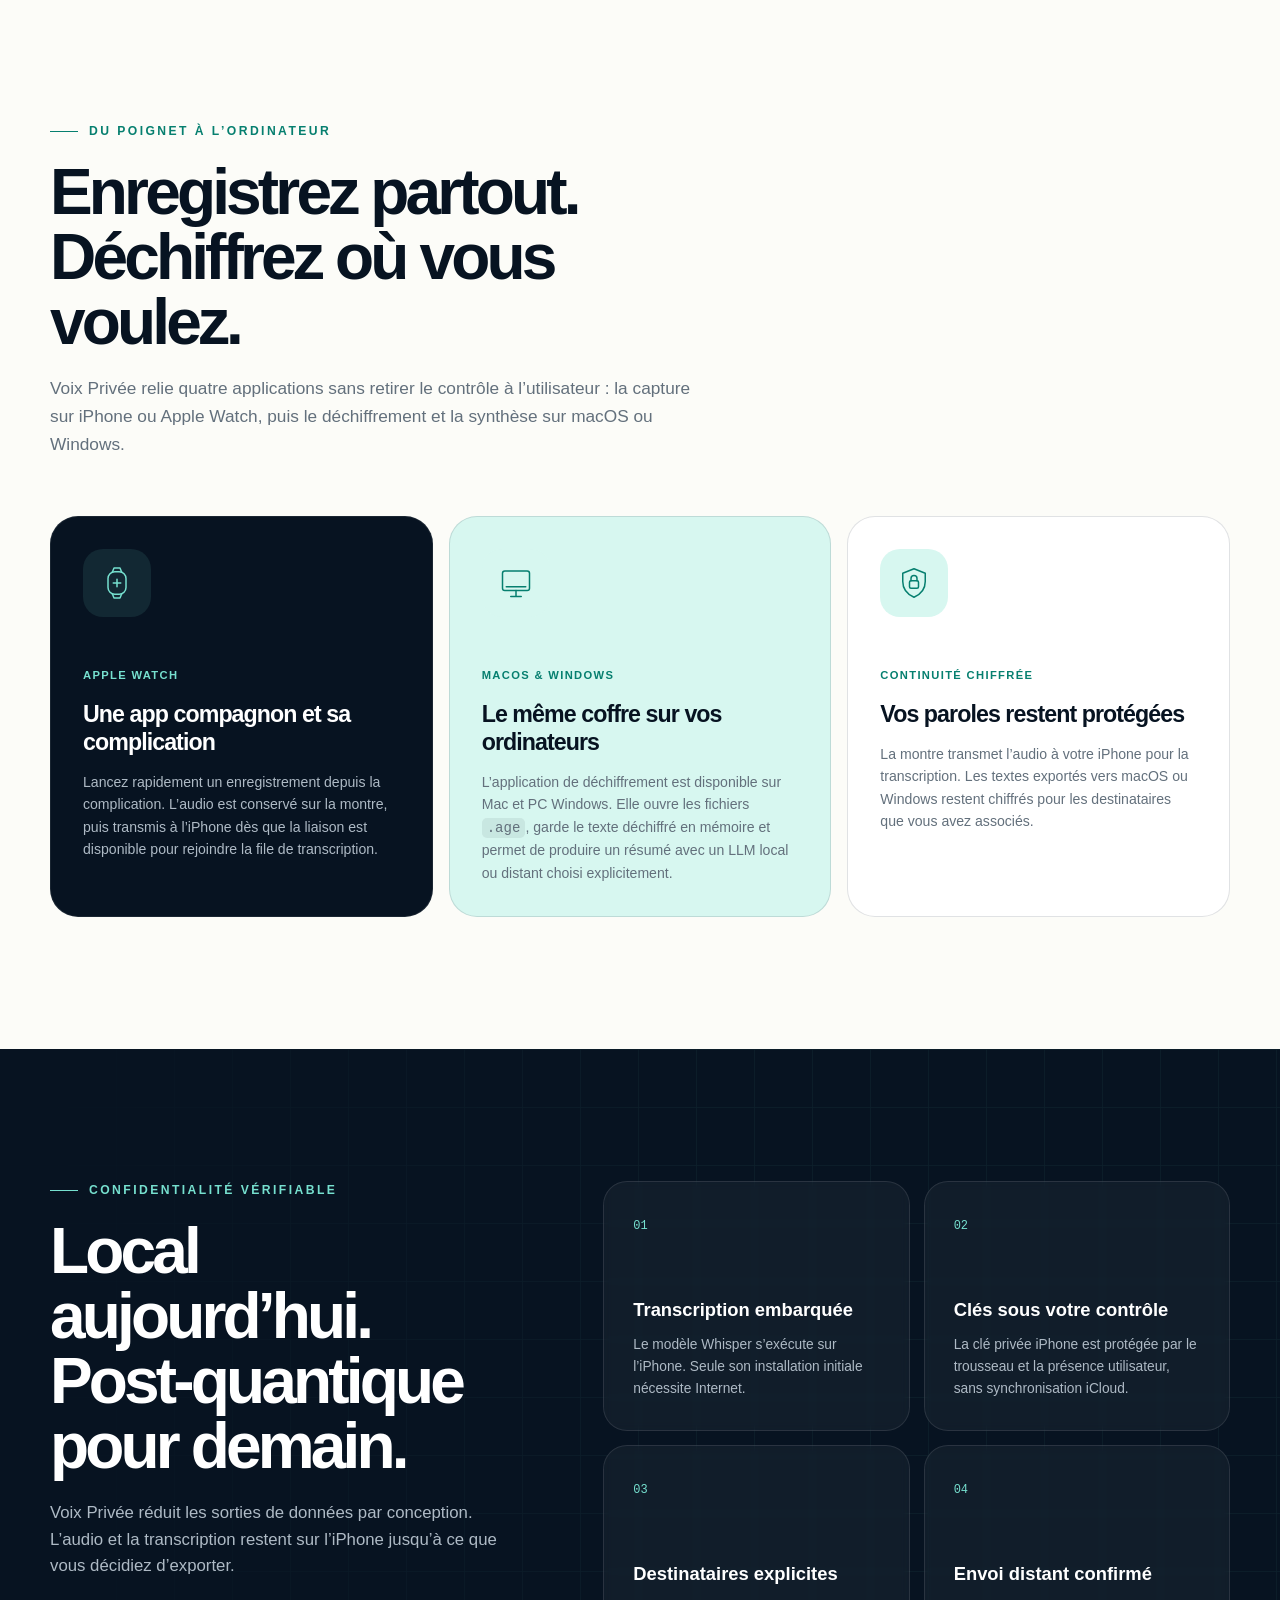
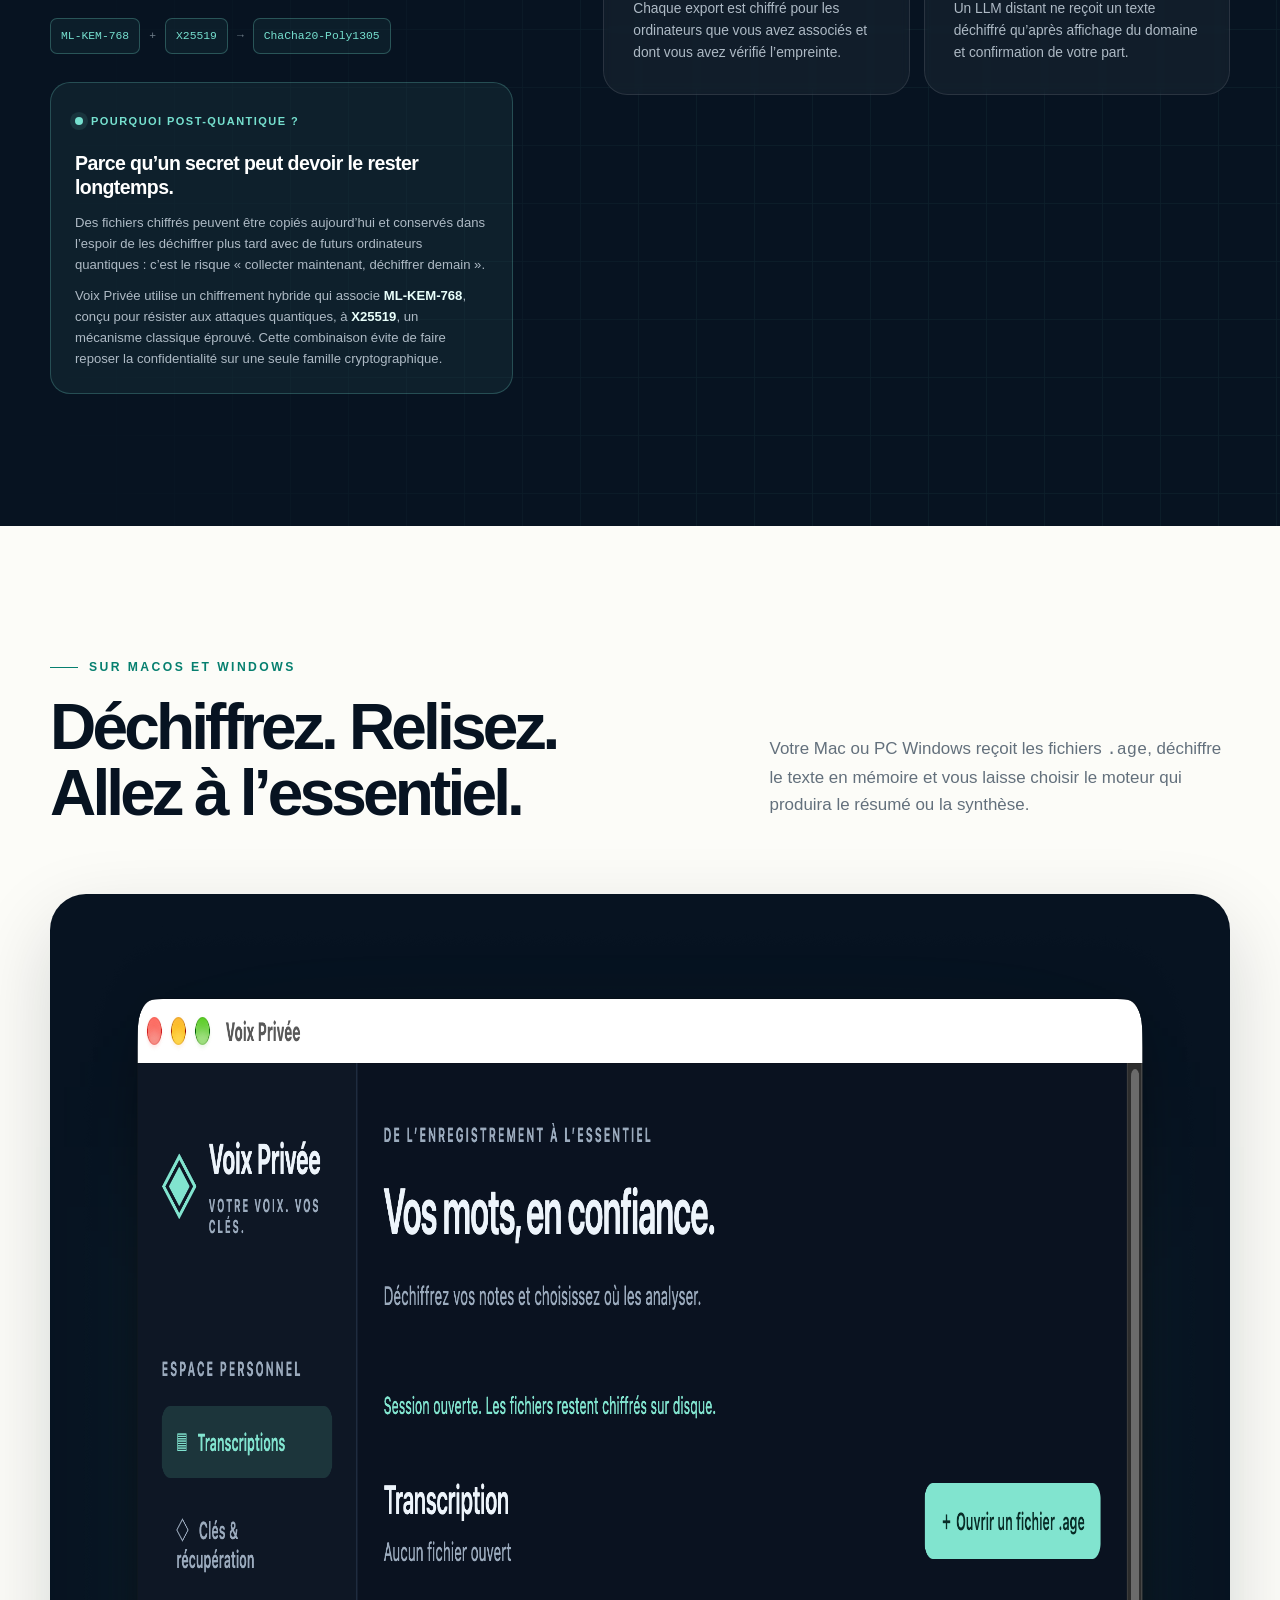
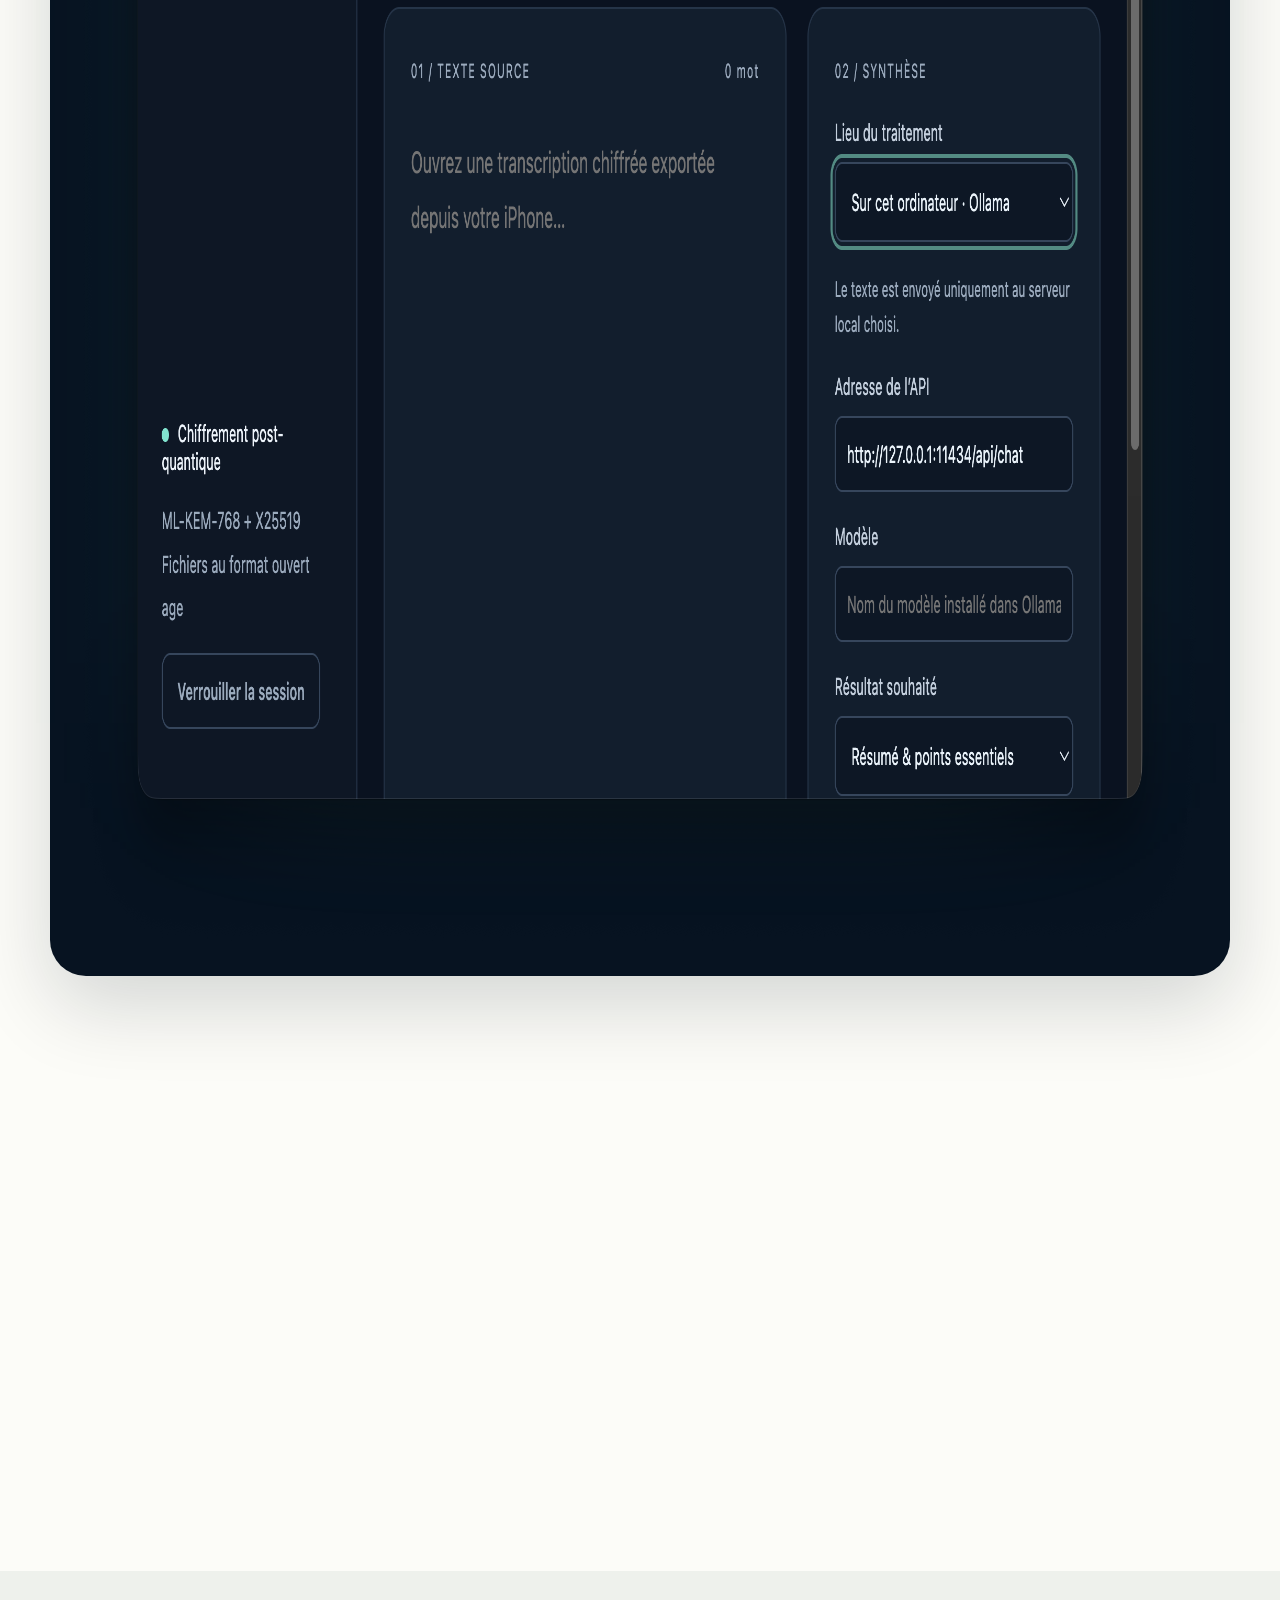
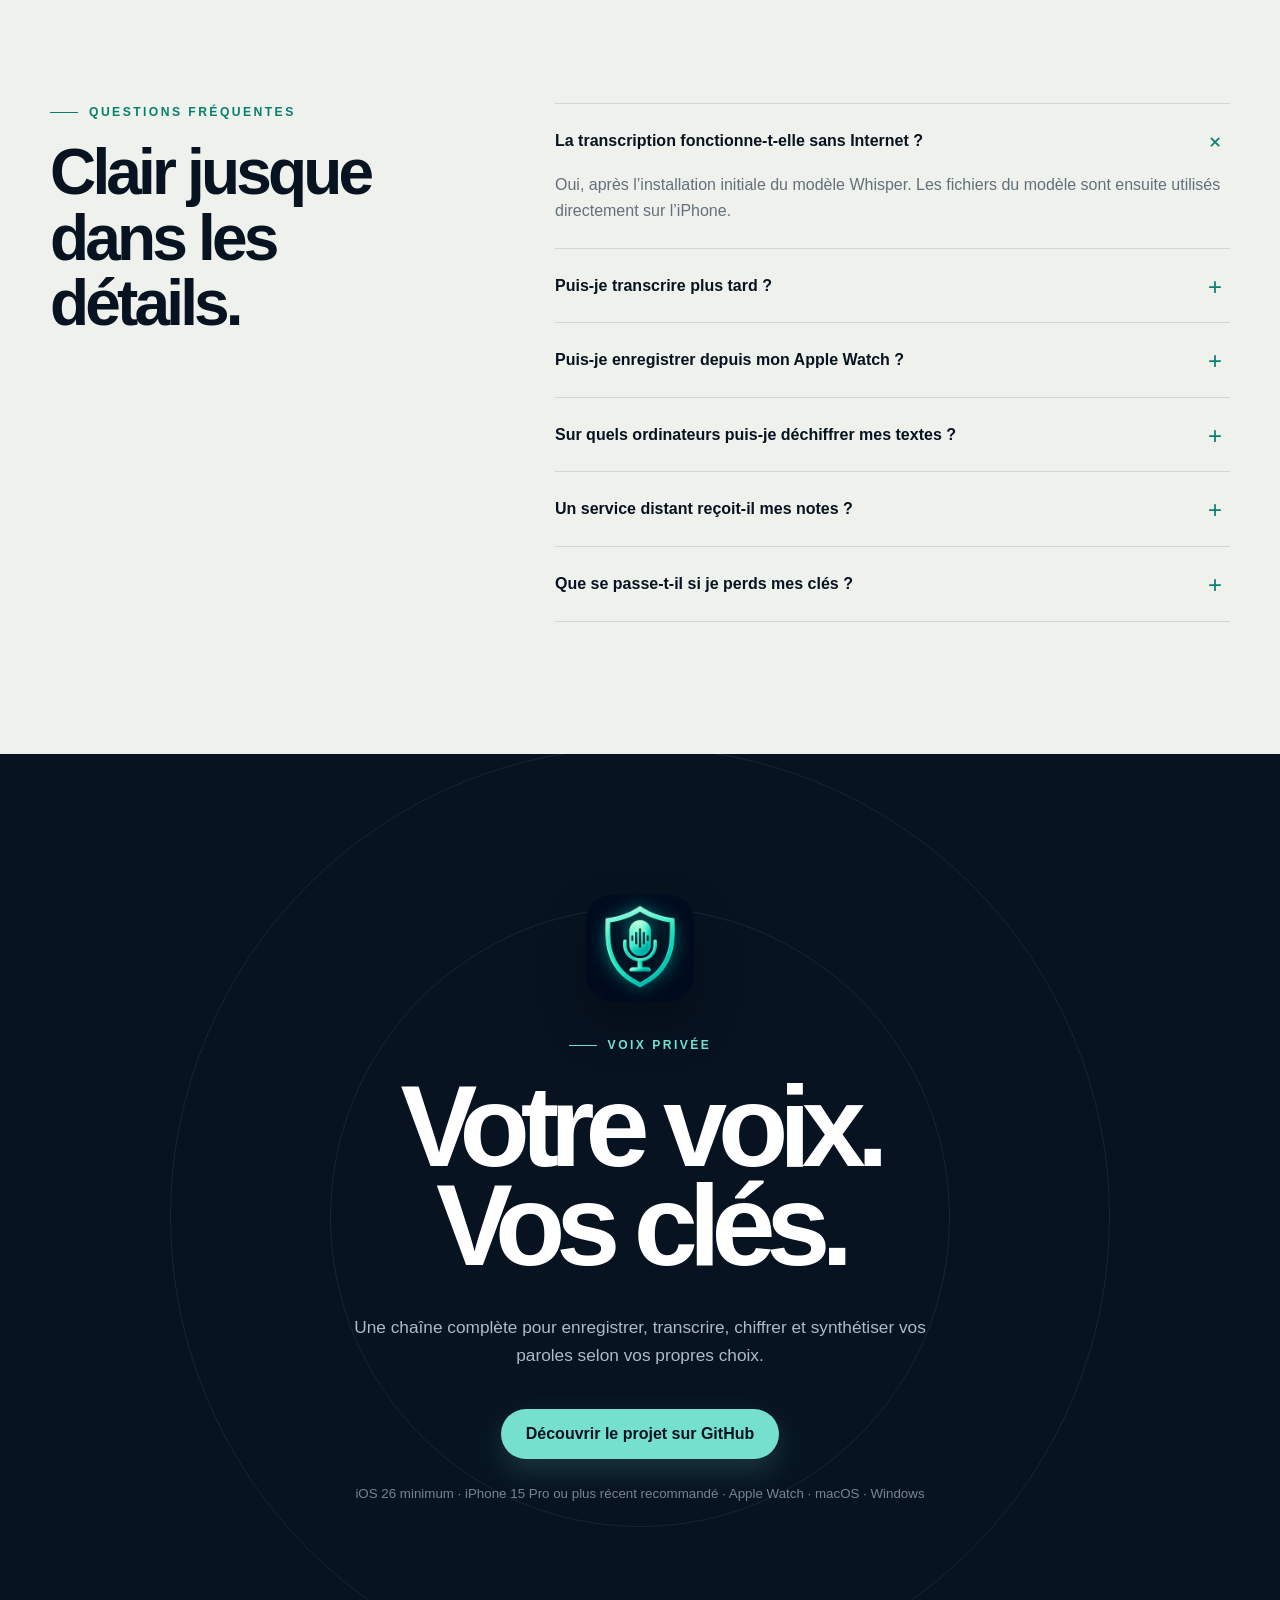
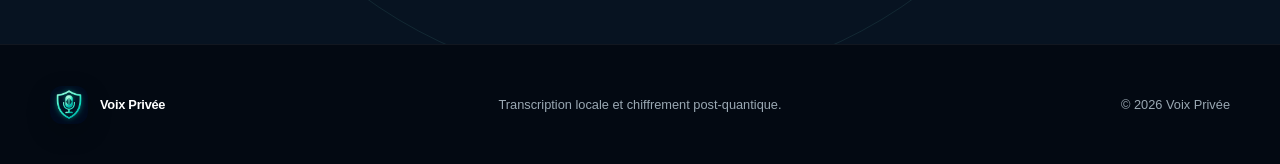
==== commit 69377f61: "Refresh website styles after deployment" ====
--- a/index.html
+++ b/index.html
@@ -7,7 +7,7 @@
     <meta name="description" content="Voix Privée enregistre vos paroles sur iPhone ou Apple Watch, les transcrit localement, puis protège vos textes avec un chiffrement post-quantique. Déchiffrement sur macOS et Windows.">
     <title>Voix Privée — Votre voix. Vos clés.</title>
     <link id="app-icon-favicon" rel="icon" href="assets/app-icon.png?v=20260927" type="image/png">
-    <link rel="stylesheet" href="styles.css?v=20260927-1">
+    <link rel="stylesheet" href="styles.css?v=20260927-2">
     <script src="script.js" defer></script>
   </head>
   <body>
--- a/styles.css
+++ b/styles.css
@@ -198,6 +198,12 @@
 .product-grid { display: grid; grid-template-columns: 1fr .92fr; gap: 100px; align-items: center; }
 .product-copy { max-width: 590px; }
 .product-intro { color: var(--grey); font-size: 1.06rem; }
+.compatibility-panel { display: grid; gap: 12px; margin-top: 30px; }
+.compatibility-item { padding: 21px 22px; border: 1px solid var(--line); border-radius: 19px; background: rgba(255, 255, 255, .6); }
+.compatibility-item.recommended { border-color: rgba(6, 127, 111, .24); background: var(--mint-pale); }
+.compatibility-label { display: block; margin-bottom: 7px; color: var(--mint-dark); font-size: .69rem; font-weight: 850; letter-spacing: .1em; text-transform: uppercase; }
+.compatibility-item strong { display: block; font-size: 1.04rem; letter-spacing: -.02em; }
+.compatibility-item p { margin: 7px 0 0; color: var(--grey); font-size: .78rem; line-height: 1.55; }
 .screen-tabs { display: grid; gap: 4px; margin-top: 42px; border-top: 1px solid var(--line); }
 .screen-tab { display: grid; grid-template-columns: 45px 1fr; gap: 8px; align-items: center; width: 100%; padding: 18px 8px; border: 0; border-bottom: 1px solid var(--line); background: transparent; text-align: left; cursor: pointer; transition: color .2s ease, padding .2s ease; }
 .screen-tab span { color: #929aa1; font-size: .71rem; letter-spacing: .12em; }
@@ -213,6 +219,21 @@
 .screen-caption span { color: var(--grey); font-size: .8rem; line-height: 1.45; }
 #iphone-preview { transition: opacity .18s ease, transform .3s ease; }
 #iphone-preview.changing { opacity: .08; transform: scale(.985); }
+
+.ecosystem-section { background: var(--paper-bright); }
+.ecosystem-grid { display: grid; grid-template-columns: 1fr 1fr 1fr; gap: 16px; }
+.ecosystem-card { min-height: 390px; padding: 32px; border: 1px solid var(--line); border-radius: var(--radius); background: white; }
+.ecosystem-card.watch { color: white; border-color: rgba(255, 255, 255, .08); background: var(--ink); }
+.ecosystem-card.desktop { background: var(--mint-pale); }
+.platform-icon { display: grid; place-items: center; width: 68px; height: 68px; margin-bottom: 44px; border-radius: 20px; color: var(--mint-dark); background: var(--mint-pale); }
+.ecosystem-card.watch .platform-icon { color: var(--mint); background: rgba(118, 224, 207, .1); }
+.platform-icon svg { width: 36px; height: 36px; fill: none; stroke: currentColor; stroke-width: 2; stroke-linecap: round; stroke-linejoin: round; }
+.platform-name { color: var(--mint-dark); font-size: .7rem; font-weight: 850; letter-spacing: .12em; text-transform: uppercase; }
+.ecosystem-card.watch .platform-name { color: var(--mint); }
+.ecosystem-card h3 { margin: 14px 0 14px; font-size: 1.45rem; line-height: 1.2; letter-spacing: -.04em; }
+.ecosystem-card p { margin: 0; color: var(--grey); font-size: .88rem; }
+.ecosystem-card.watch p { color: #aebac5; }
+.ecosystem-card code { padding: 2px 5px; border-radius: 5px; background: rgba(7, 19, 33, .07); }
 
 .security-section { position: relative; overflow: hidden; color: white; background: #071321; }
 .security-grid-overlay { position: absolute; inset: 0; opacity: .06; background-image: linear-gradient(rgba(118, 224, 207, .8) 1px, transparent 1px), linear-gradient(90deg, rgba(118, 224, 207, .8) 1px, transparent 1px); background-size: 58px 58px; mask-image: linear-gradient(to right, transparent, black 55%, black); }
@@ -300,6 +321,8 @@
   .trust-grid { grid-template-columns: 1fr 1fr; }
   .trust-grid > div:nth-child(3) { border-left: 1px solid rgba(255, 255, 255, .08); }
   .flow-grid { grid-template-columns: 1fr 1fr; }
+  .ecosystem-grid { grid-template-columns: 1fr 1fr; }
+  .ecosystem-card.privacy { grid-column: 1 / -1; min-height: 300px; }
   .product-grid, .security-grid { gap: 48px; }
   .screen-caption { right: 0; }
 }
@@ -352,7 +375,8 @@
   .trust-grid { grid-template-columns: 1fr; }
   .trust-grid > div { border-left: 1px solid rgba(255, 255, 255, .08); }
   .section-heading h2, .product-copy h2, .mac-heading h2, .security-copy h2 { font-size: clamp(2.5rem, 12vw, 3.6rem); }
-  .flow-grid, .security-cards, .llm-grid { grid-template-columns: 1fr; }
+  .flow-grid, .security-cards, .llm-grid, .ecosystem-grid { grid-template-columns: 1fr; }
+  .ecosystem-card, .ecosystem-card.privacy { grid-column: auto; min-height: 320px; }
   .flow-card { min-height: 300px; }
   .phone-showcase { min-height: 650px; }
   .showcase-phone { width: 278px; }
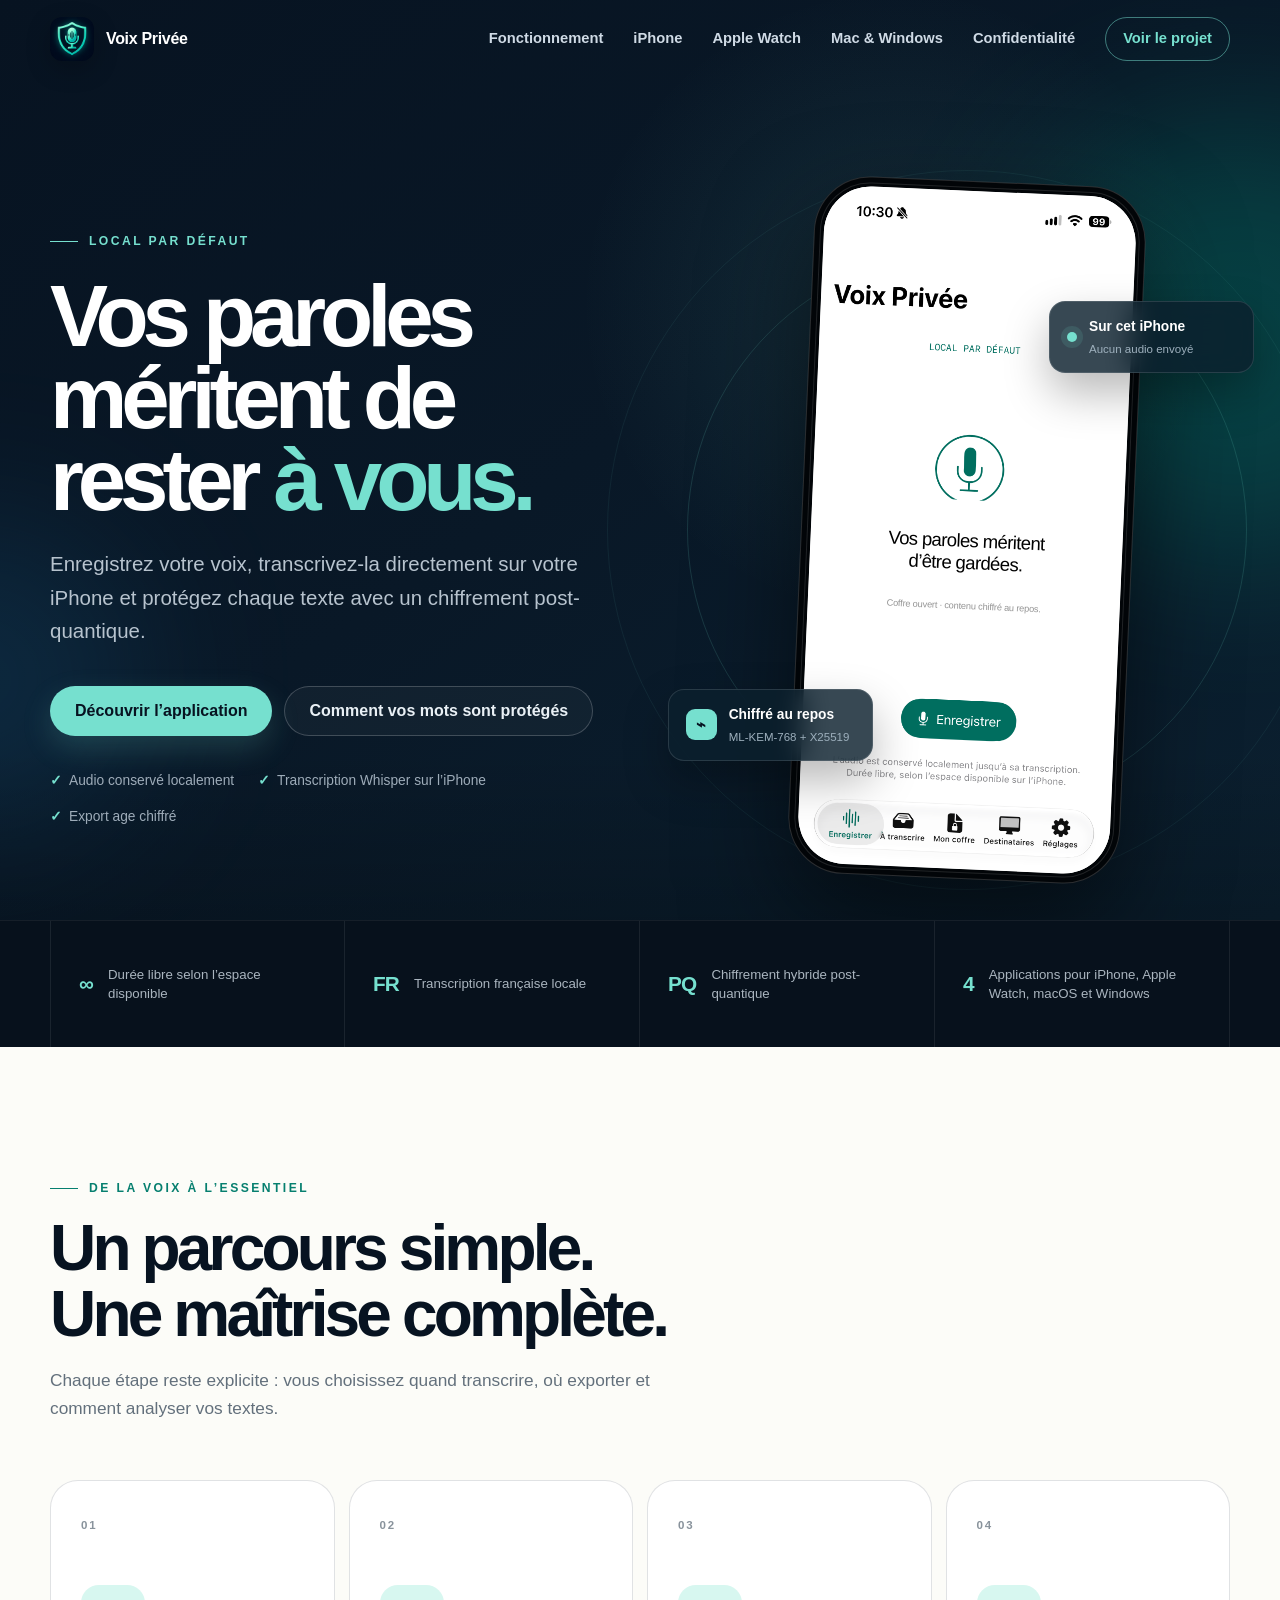
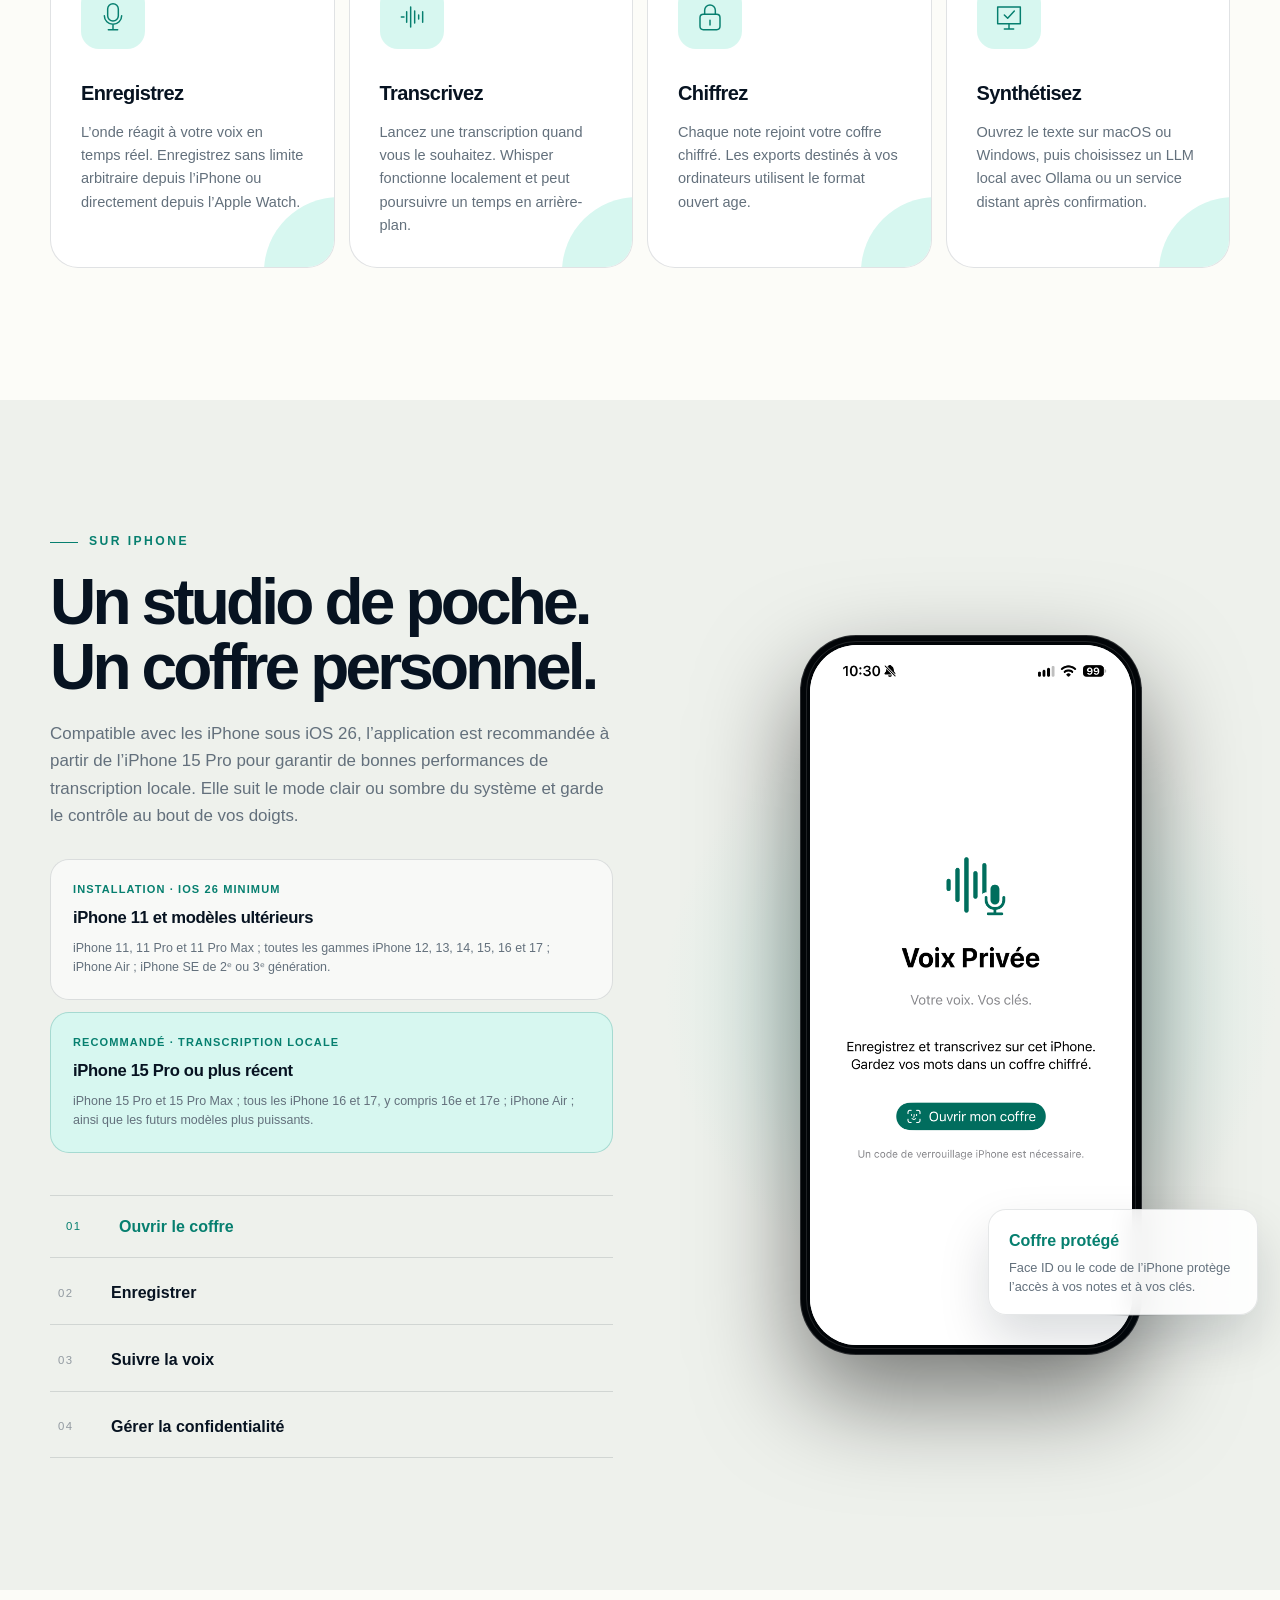
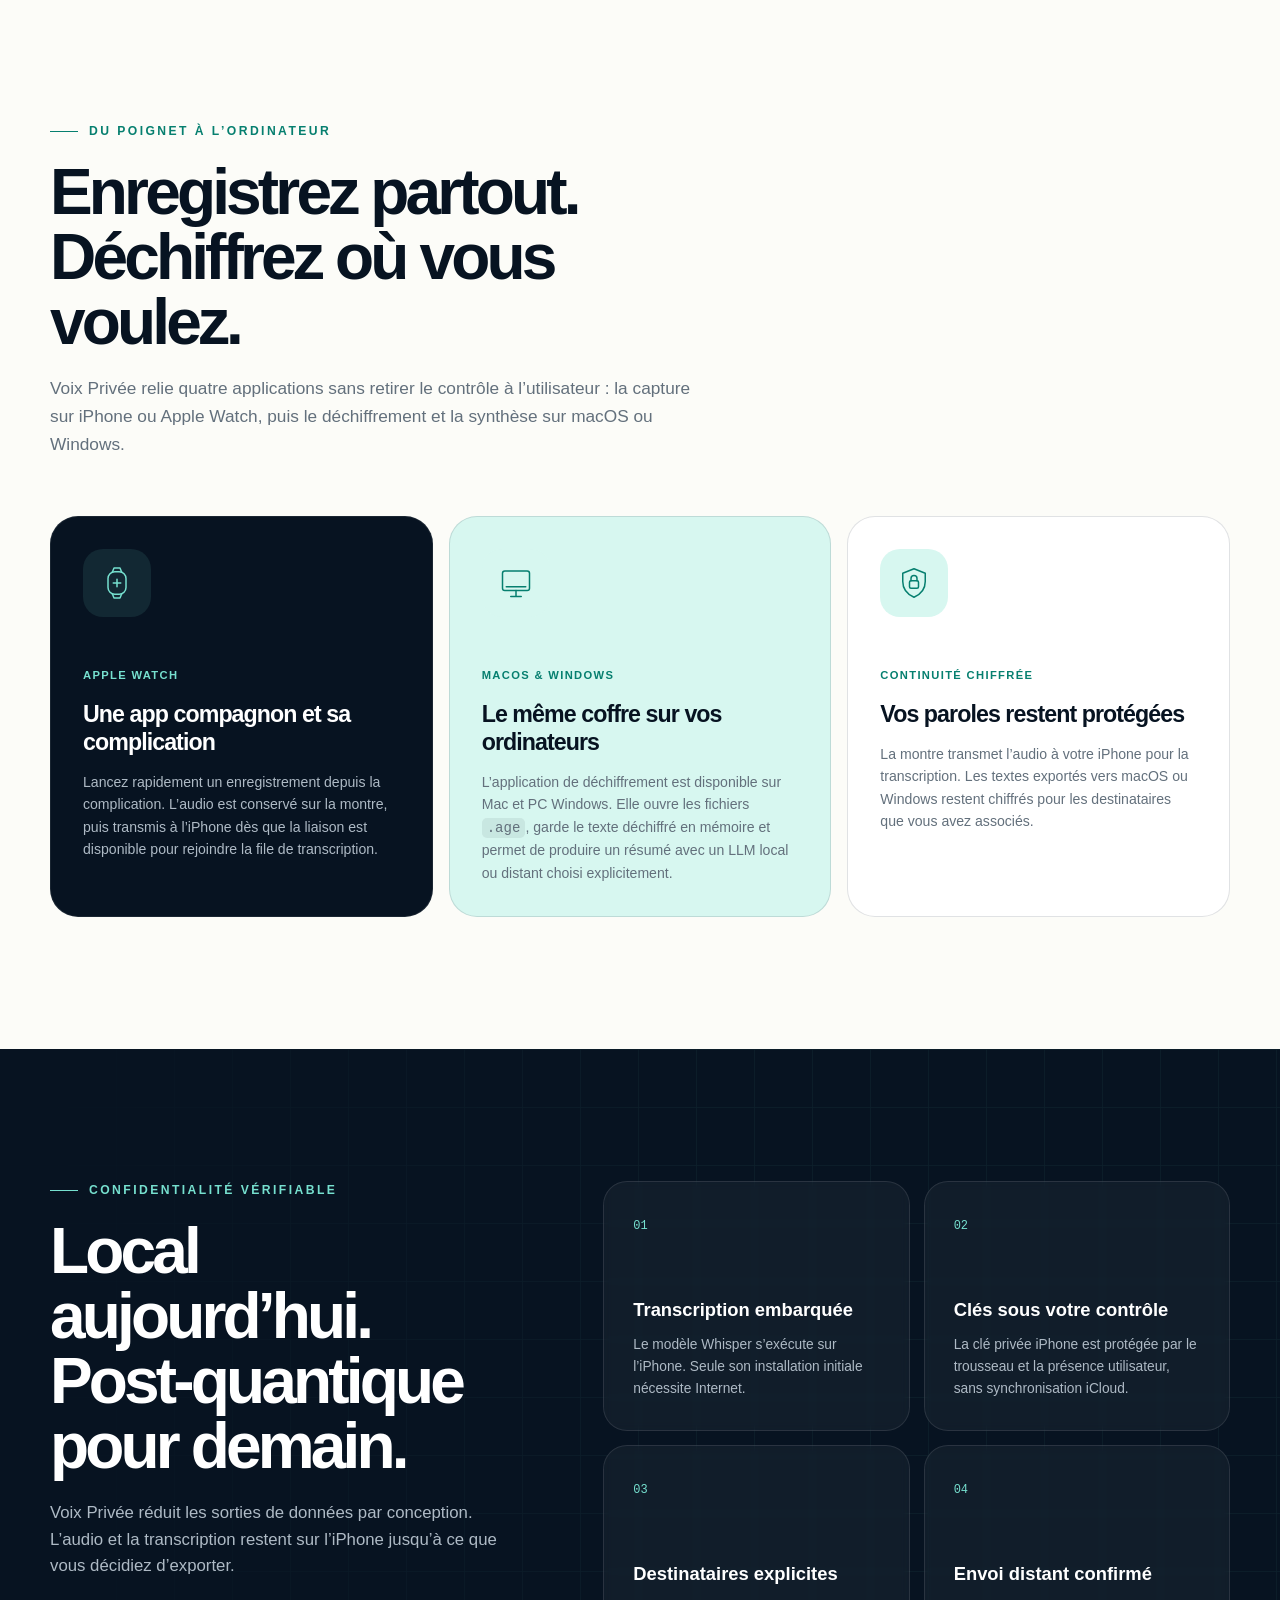
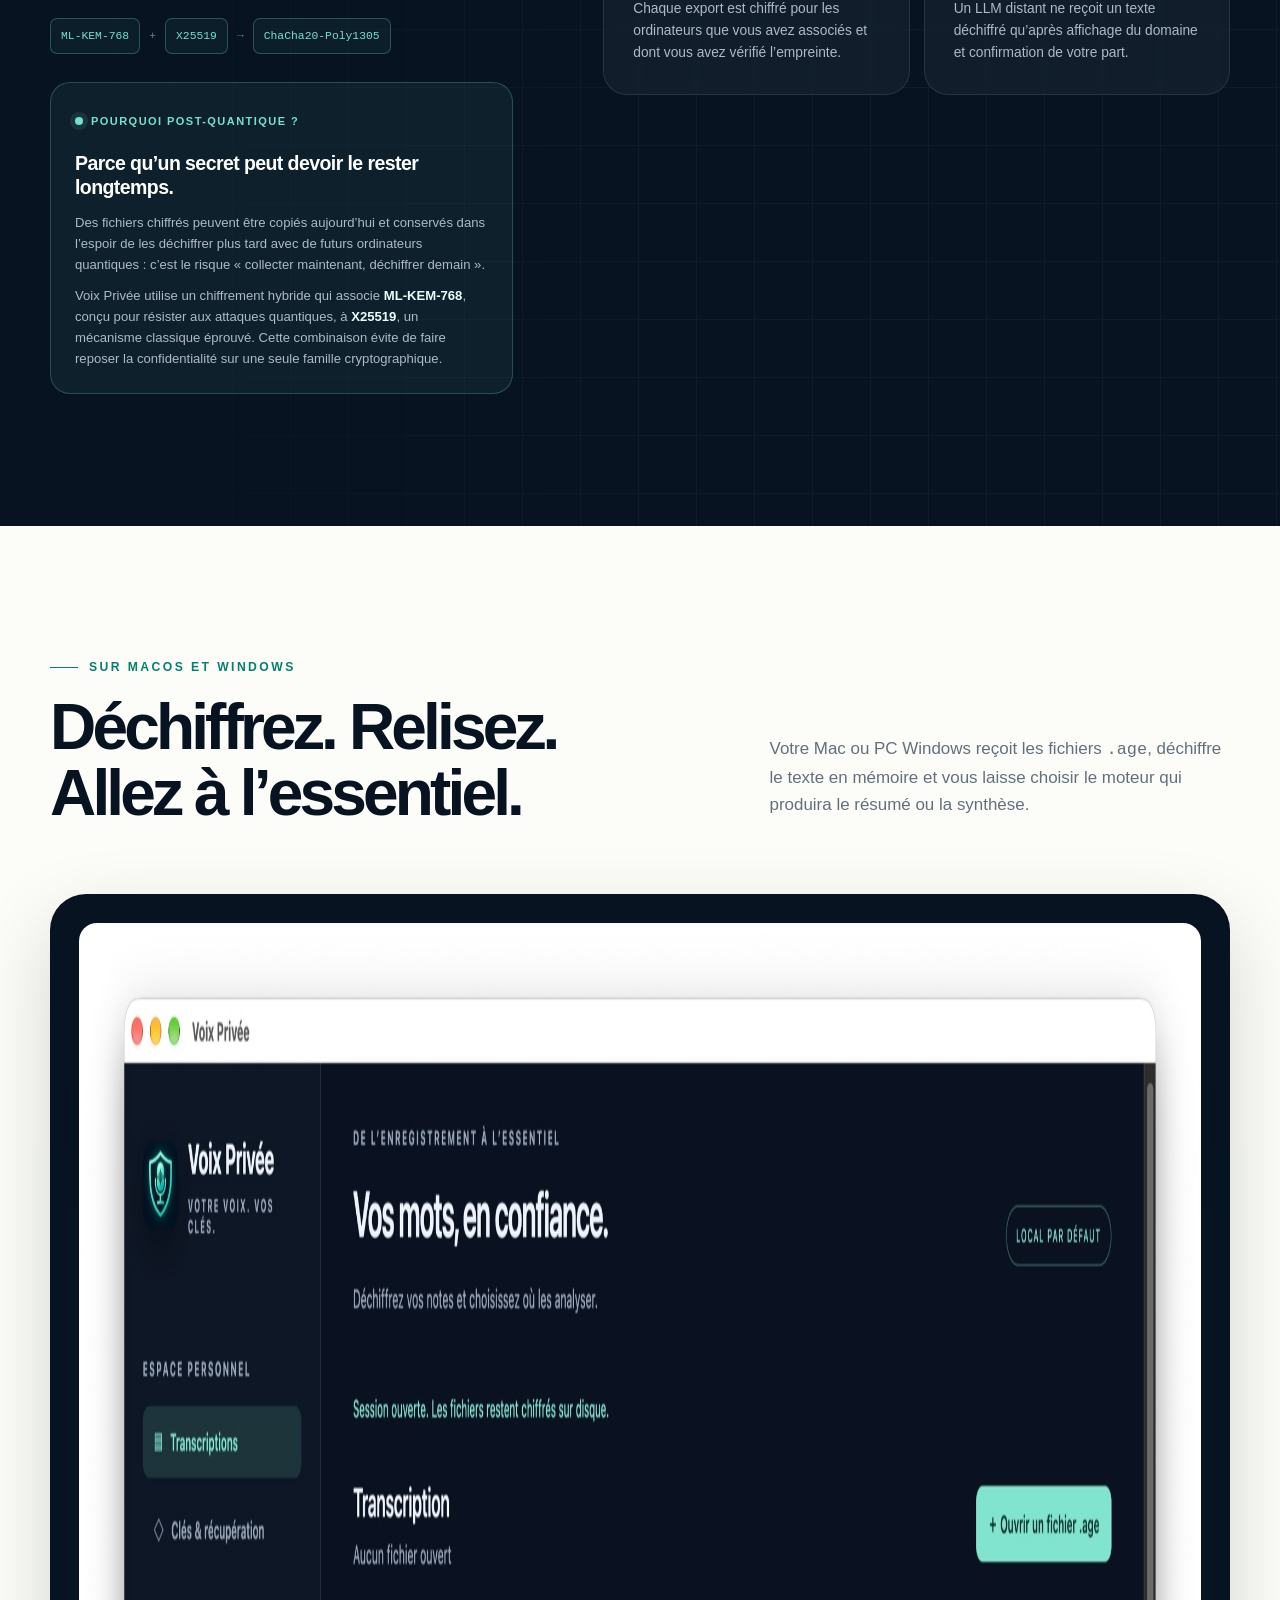
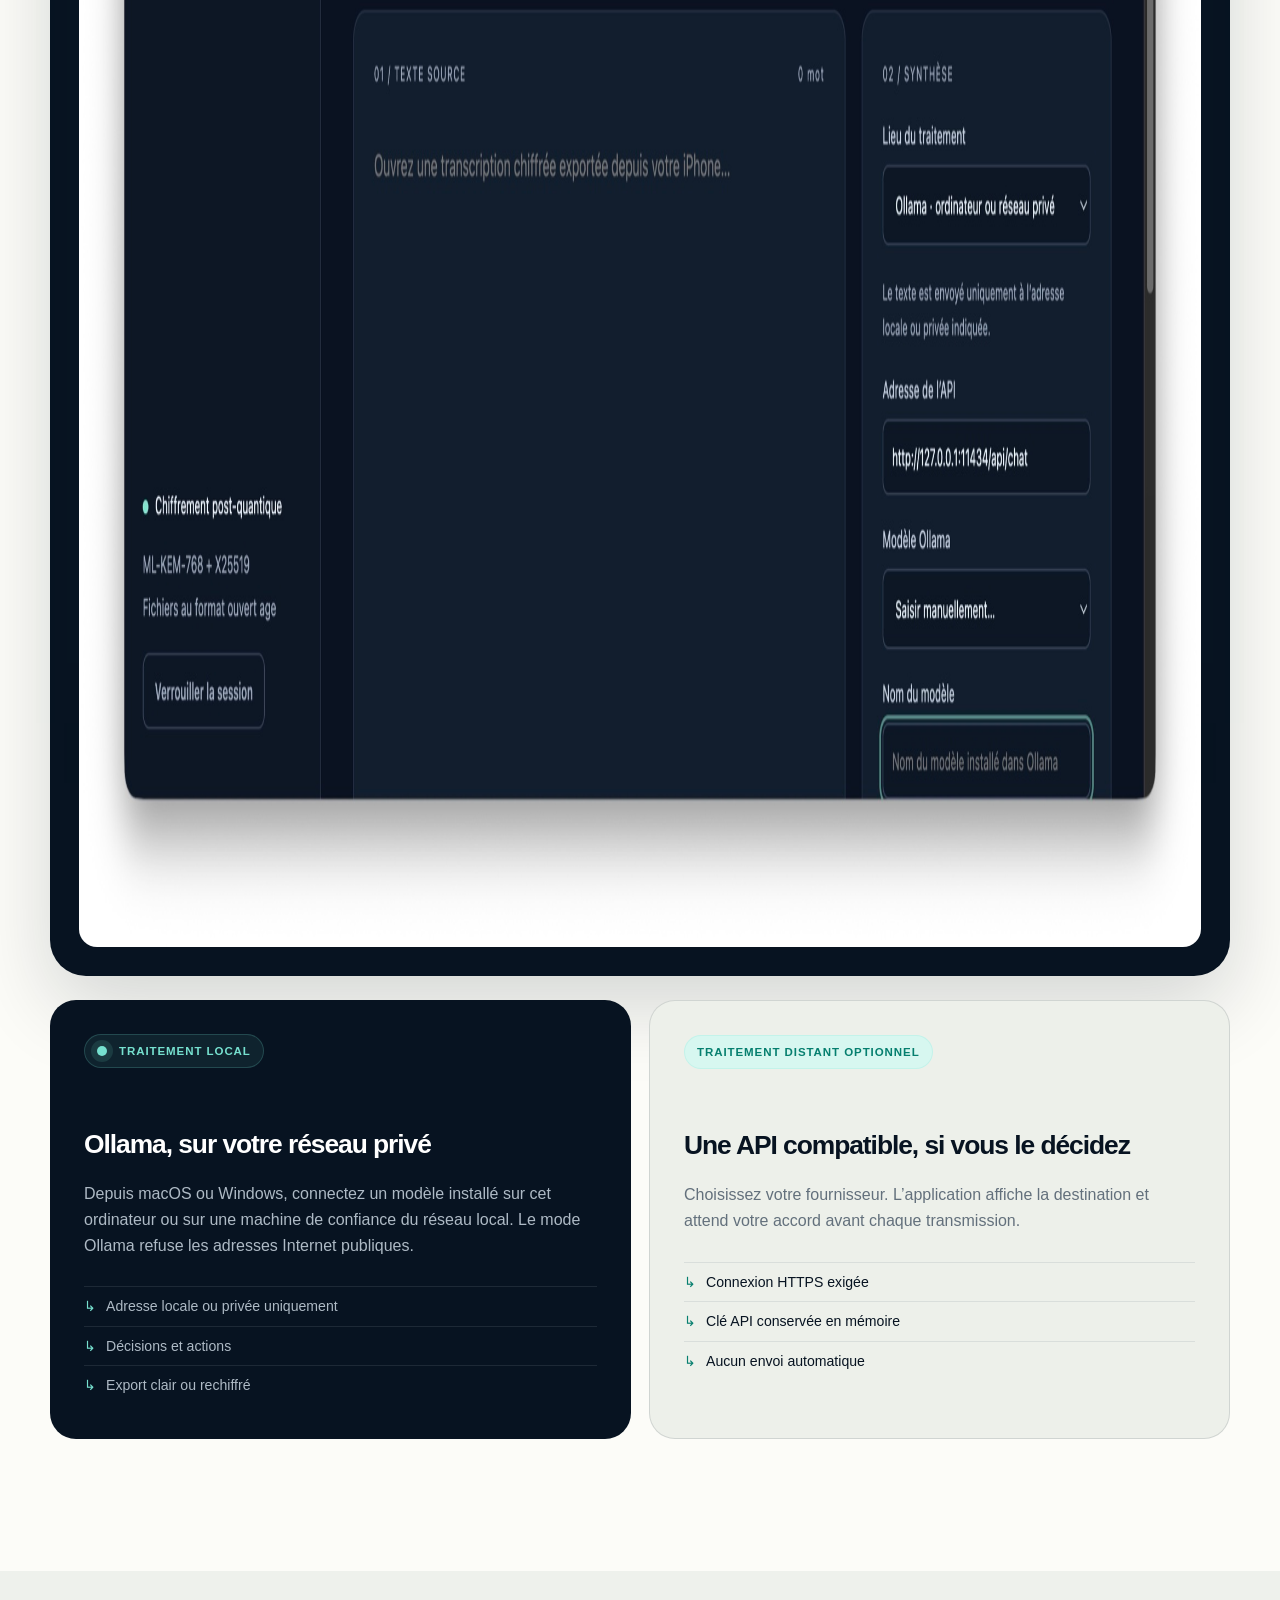
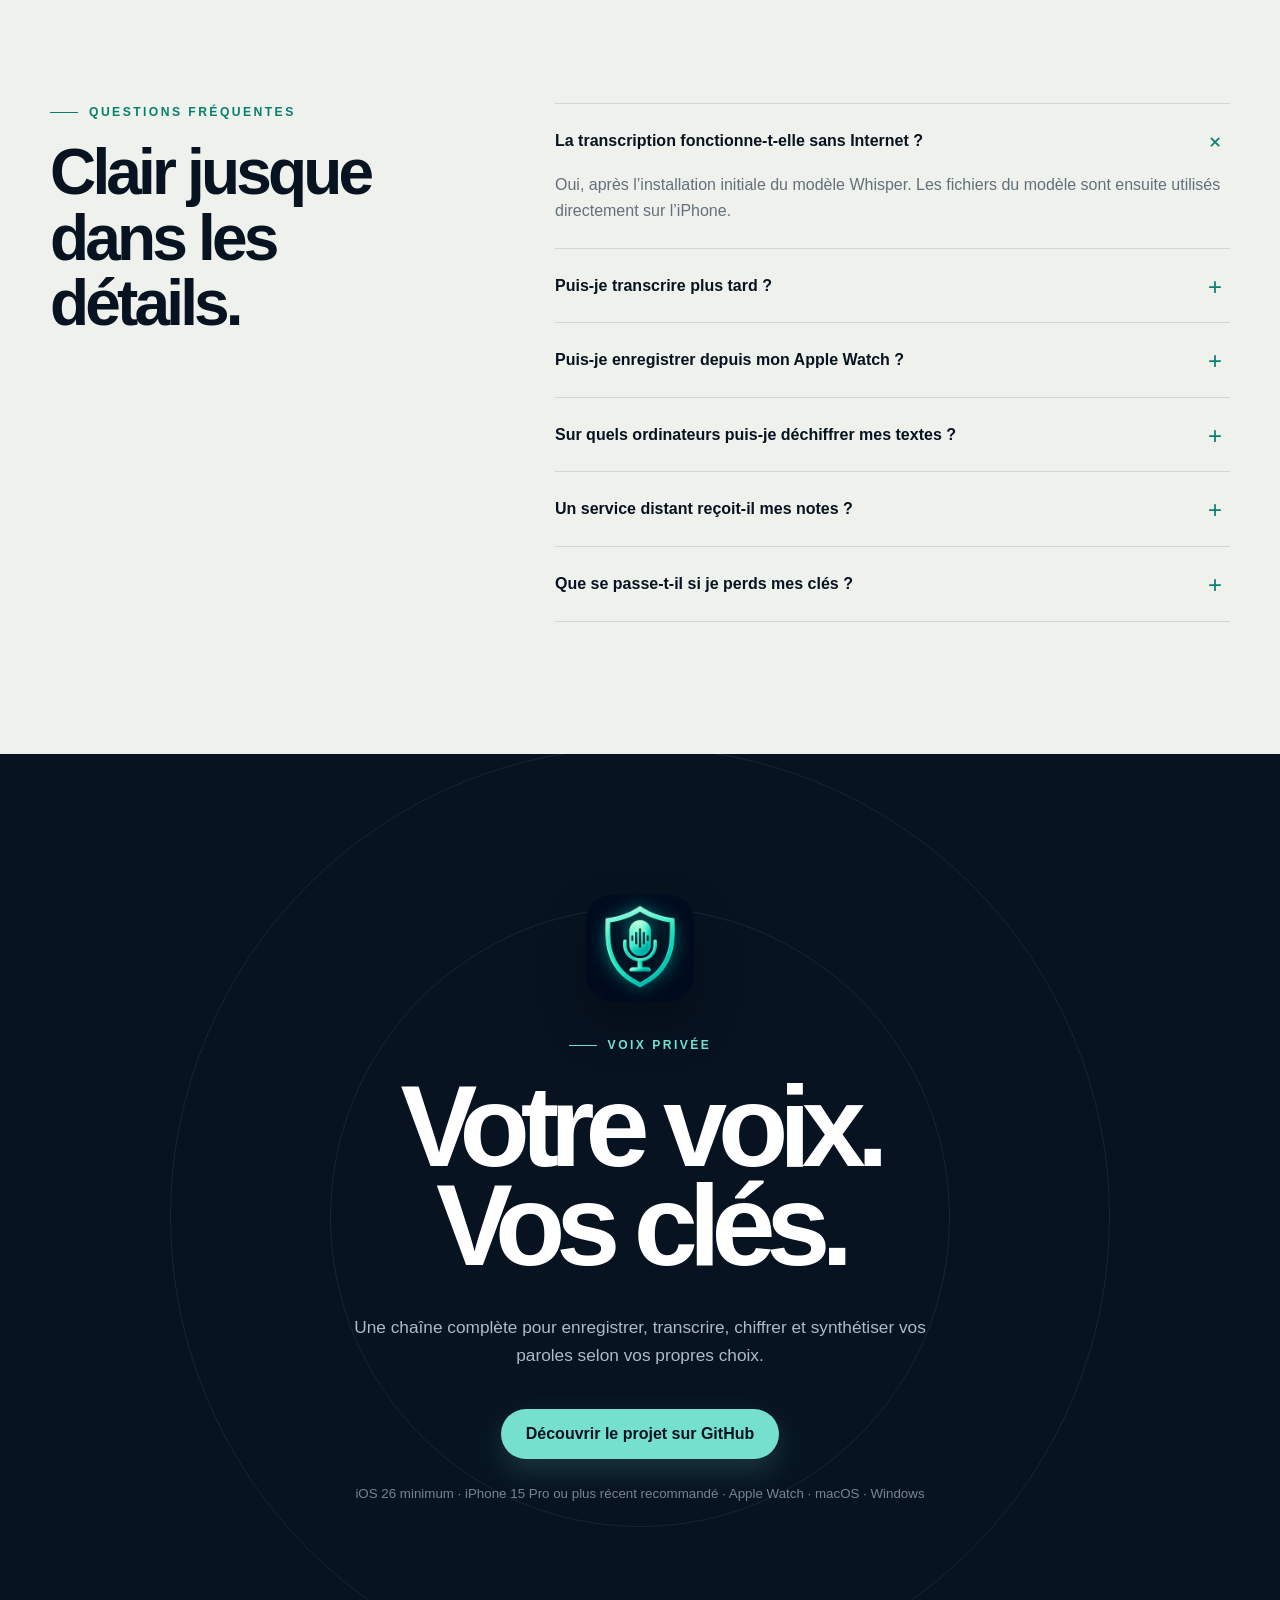
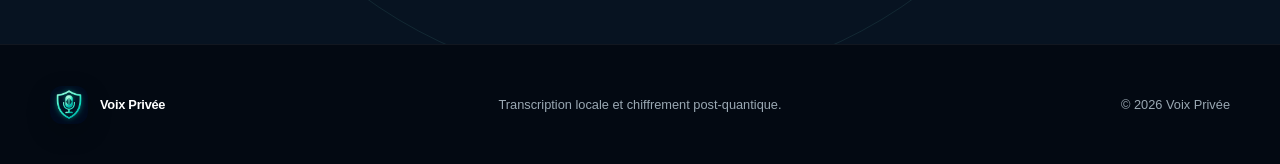
==== commit 6a03cc37: "Update desktop app screenshot" ====
--- a/index.html
+++ b/index.html
@@ -280,7 +280,7 @@
 
           <div class="mac-stage reveal">
             <div class="mac-aura"></div>
-            <img src="assets/mac-app.png" alt="Application Voix Privée sur Mac, avec transcription et réglages de synthèse locale" width="2144" height="1624">
+            <img src="assets/mac-app.png?v=20260927-2" data-mac-preview alt="Application Voix Privée sur Mac, avec transcription et réglages de synthèse locale" width="2784" height="1624">
           </div>
 
           <div class="llm-grid">
@@ -370,9 +370,12 @@
     <script>
       (() => {
         const appIcon = "[data-uri]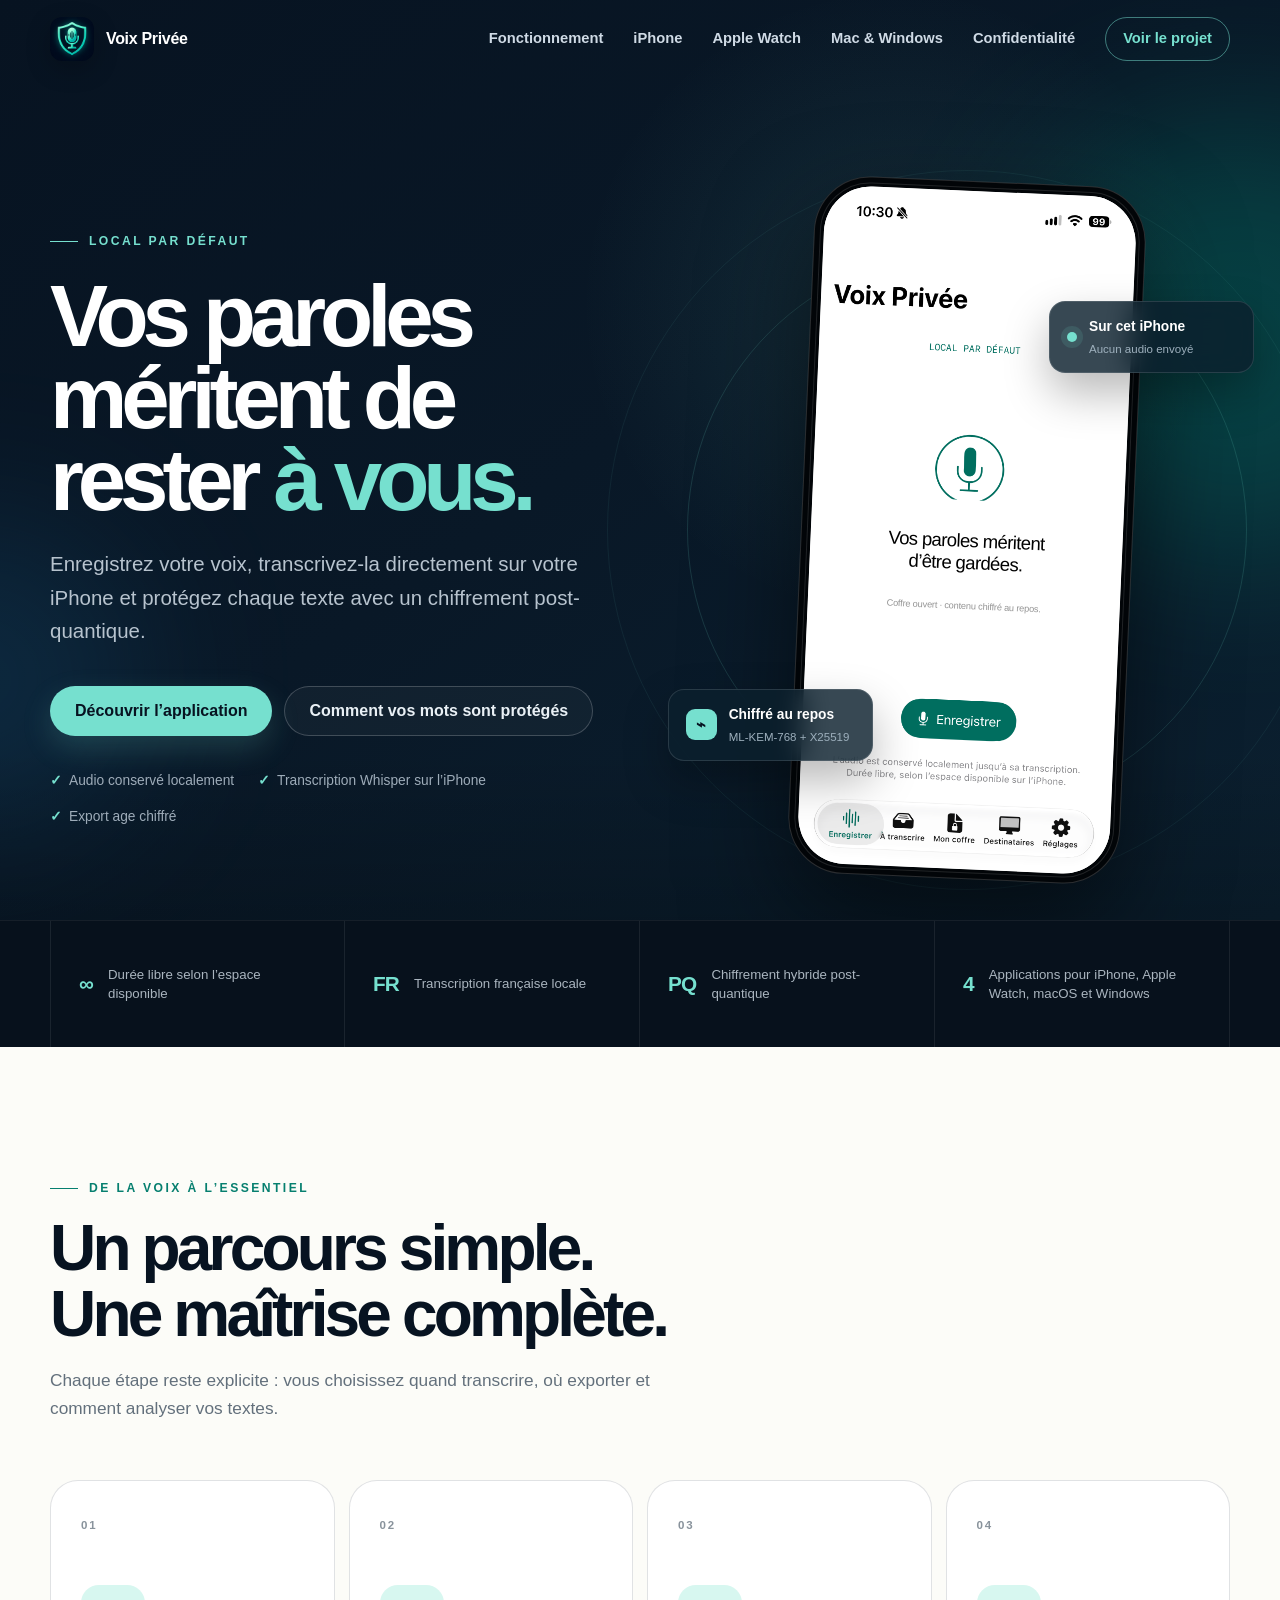
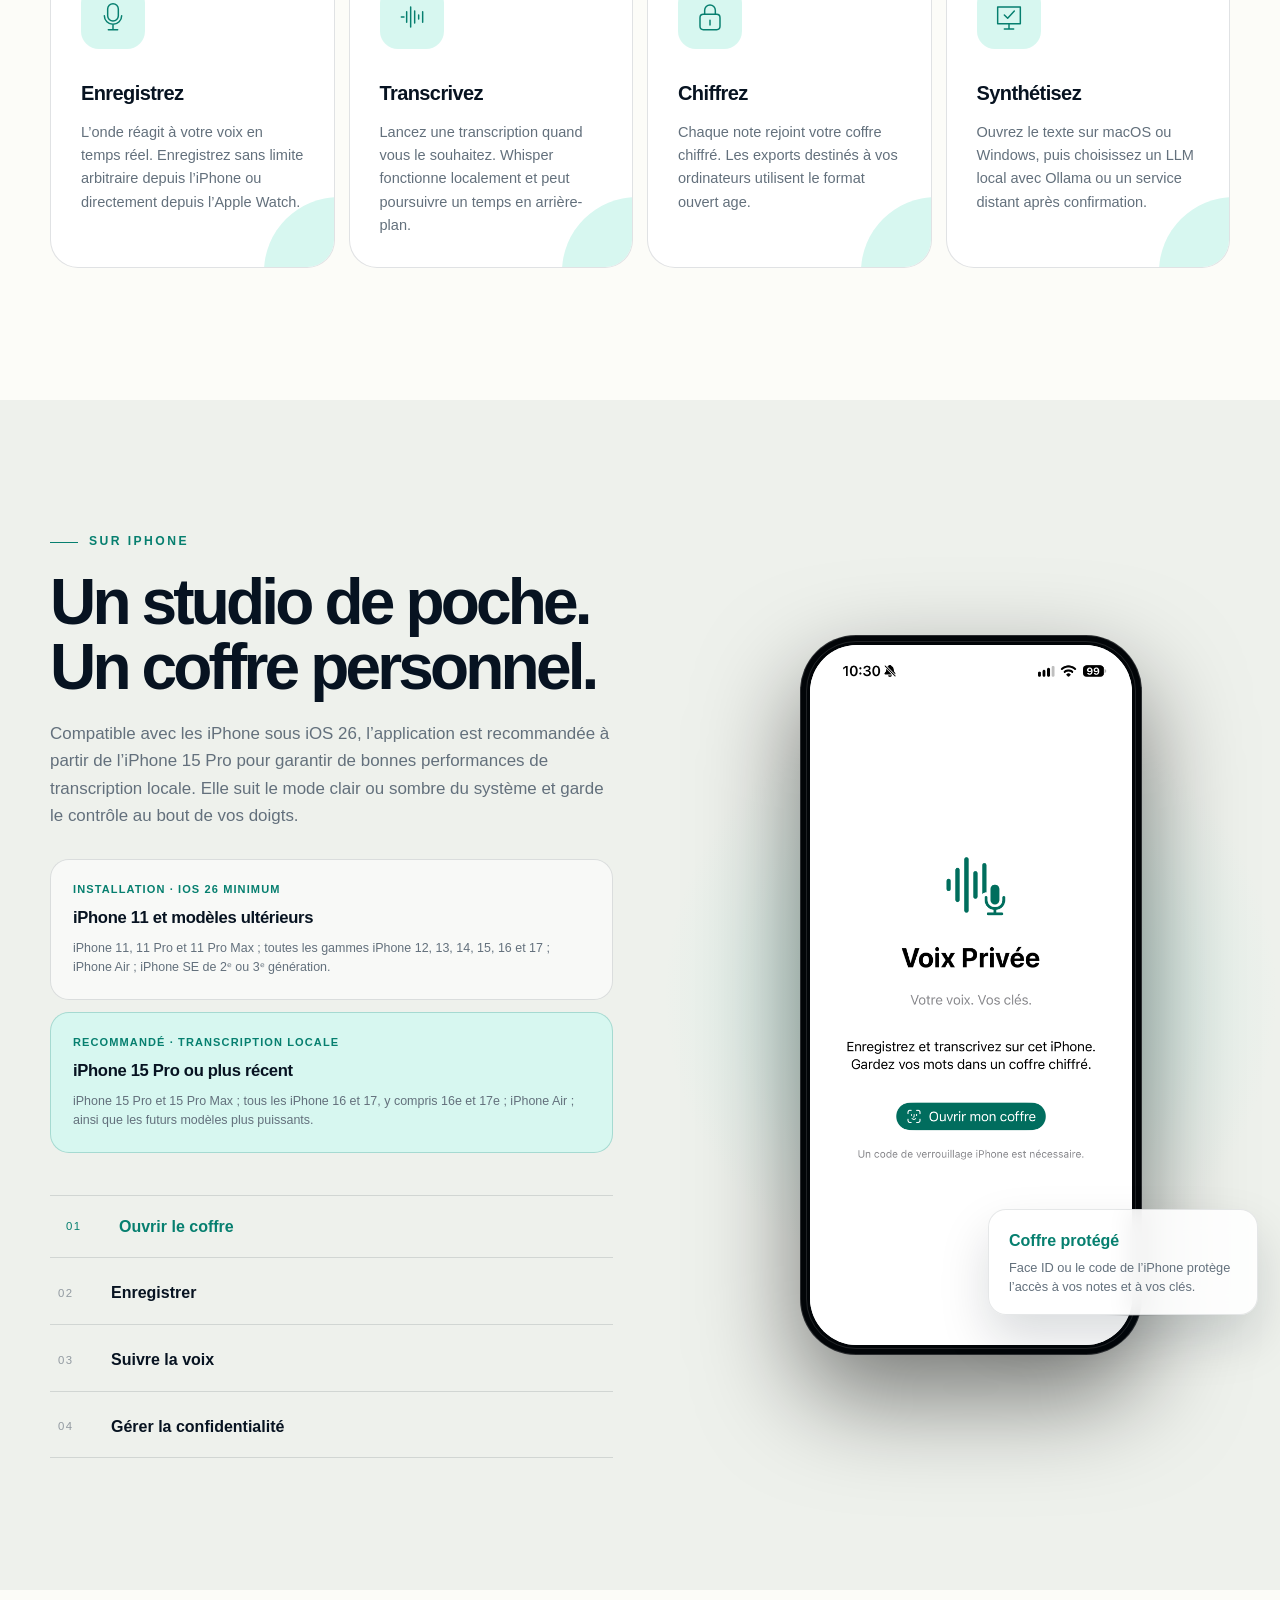
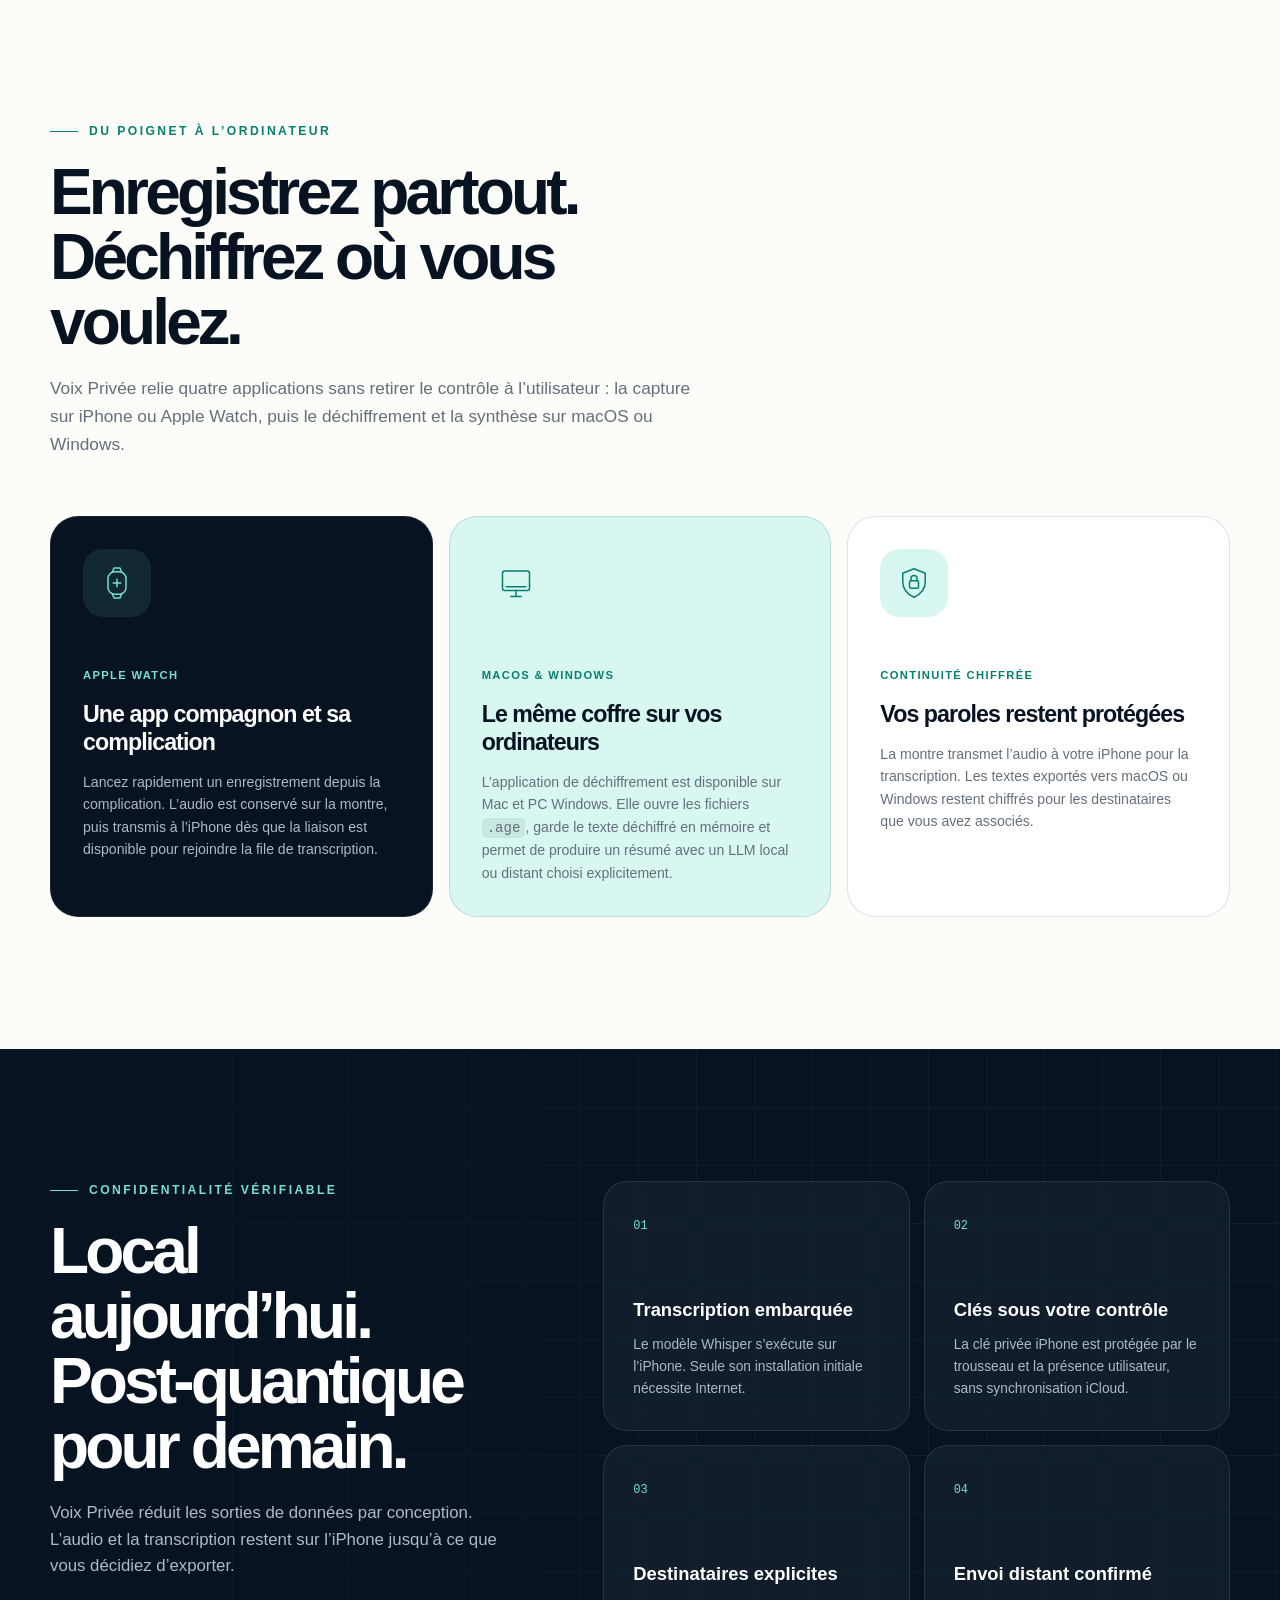
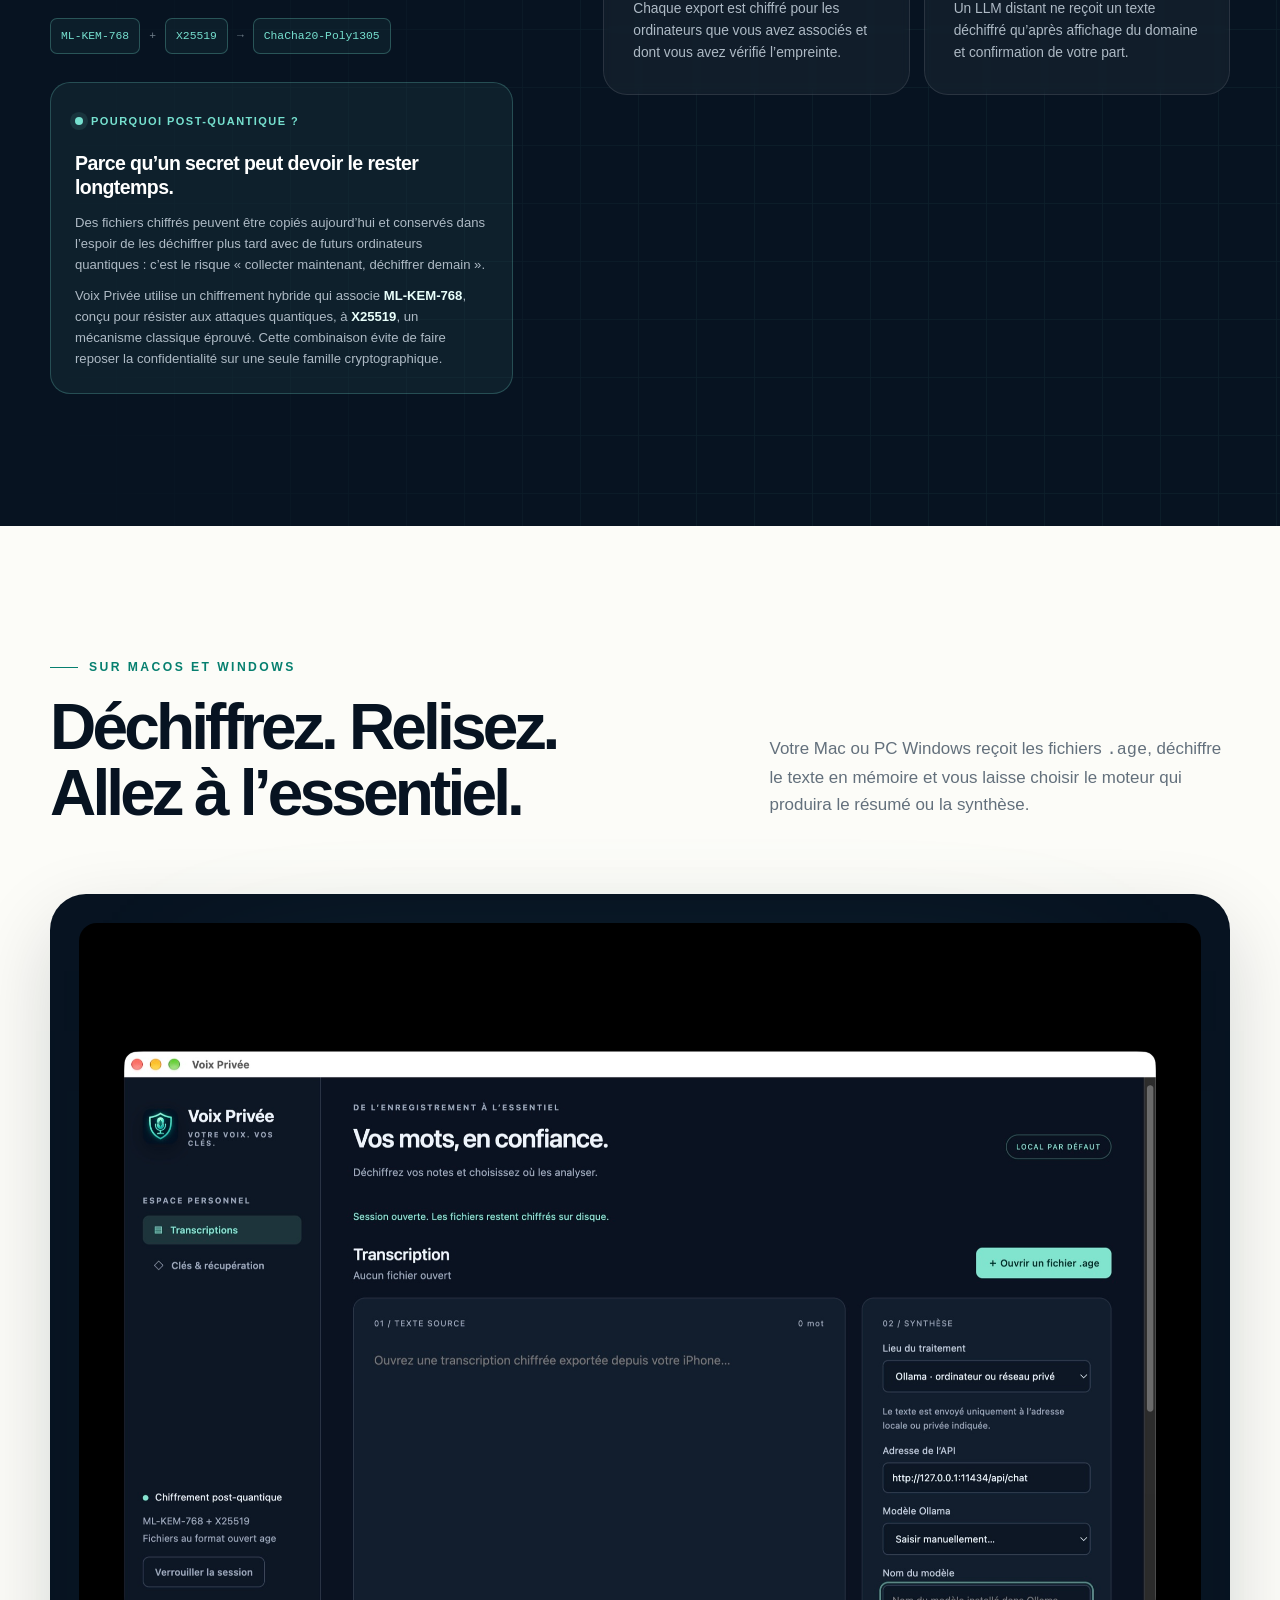
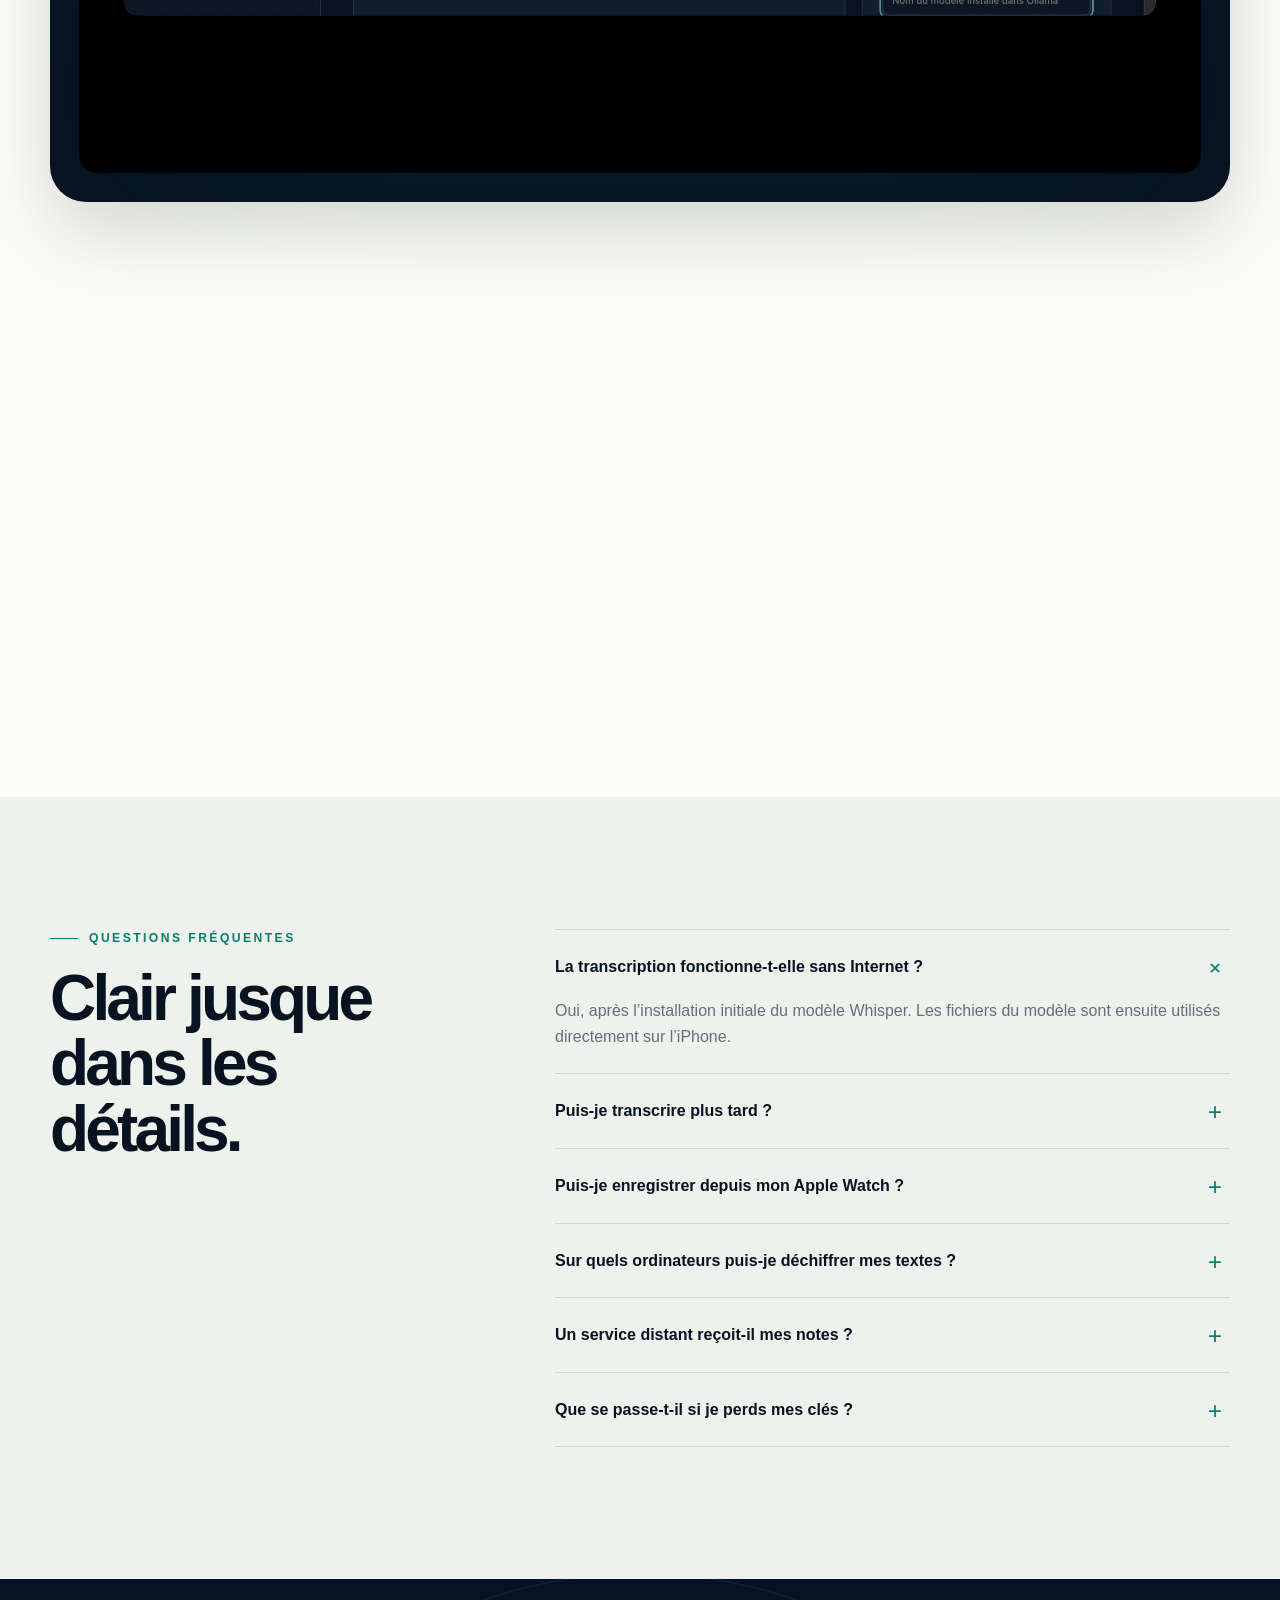
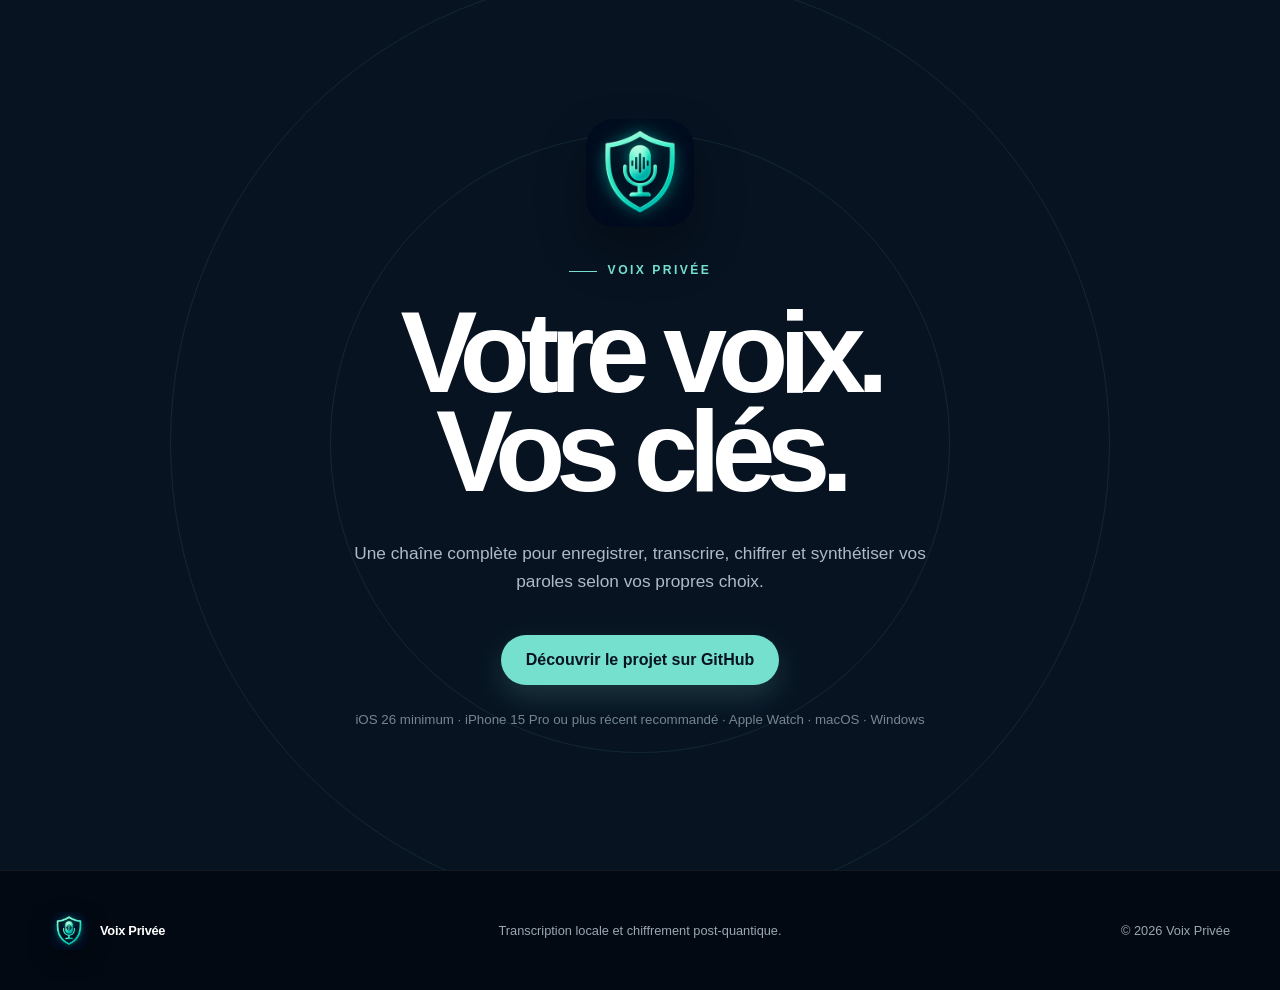
==== commit cbe75c3d: "Use exact desktop screenshot dimensions" ====
--- a/index.html
+++ b/index.html
@@ -7,7 +7,7 @@
     <meta name="description" content="Voix Privée enregistre vos paroles sur iPhone ou Apple Watch, les transcrit localement, puis protège vos textes avec un chiffrement post-quantique. Déchiffrement sur macOS et Windows.">
     <title>Voix Privée — Votre voix. Vos clés.</title>
     <link id="app-icon-favicon" rel="icon" href="assets/app-icon.png?v=20260927" type="image/png">
-    <link rel="stylesheet" href="styles.css?v=20260927-2">
+    <link rel="stylesheet" href="styles.css?v=20260927-4">
     <script src="script.js" defer></script>
   </head>
   <body>
@@ -280,7 +280,7 @@
 
           <div class="mac-stage reveal">
             <div class="mac-aura"></div>
-            <img src="assets/mac-app.png?v=20260927-2" data-mac-preview alt="Application Voix Privée sur Mac, avec transcription et réglages de synthèse locale" width="2784" height="1624">
+            <img src="assets/mac-app.png?v=20260927-3" data-mac-preview alt="Application Voix Privée sur Mac, avec transcription et réglages de synthèse locale" width="2144" height="1624">
           </div>
 
           <div class="llm-grid">
@@ -370,7 +370,7 @@
     <script>
       (() => {
         const appIcon = "[data-uri]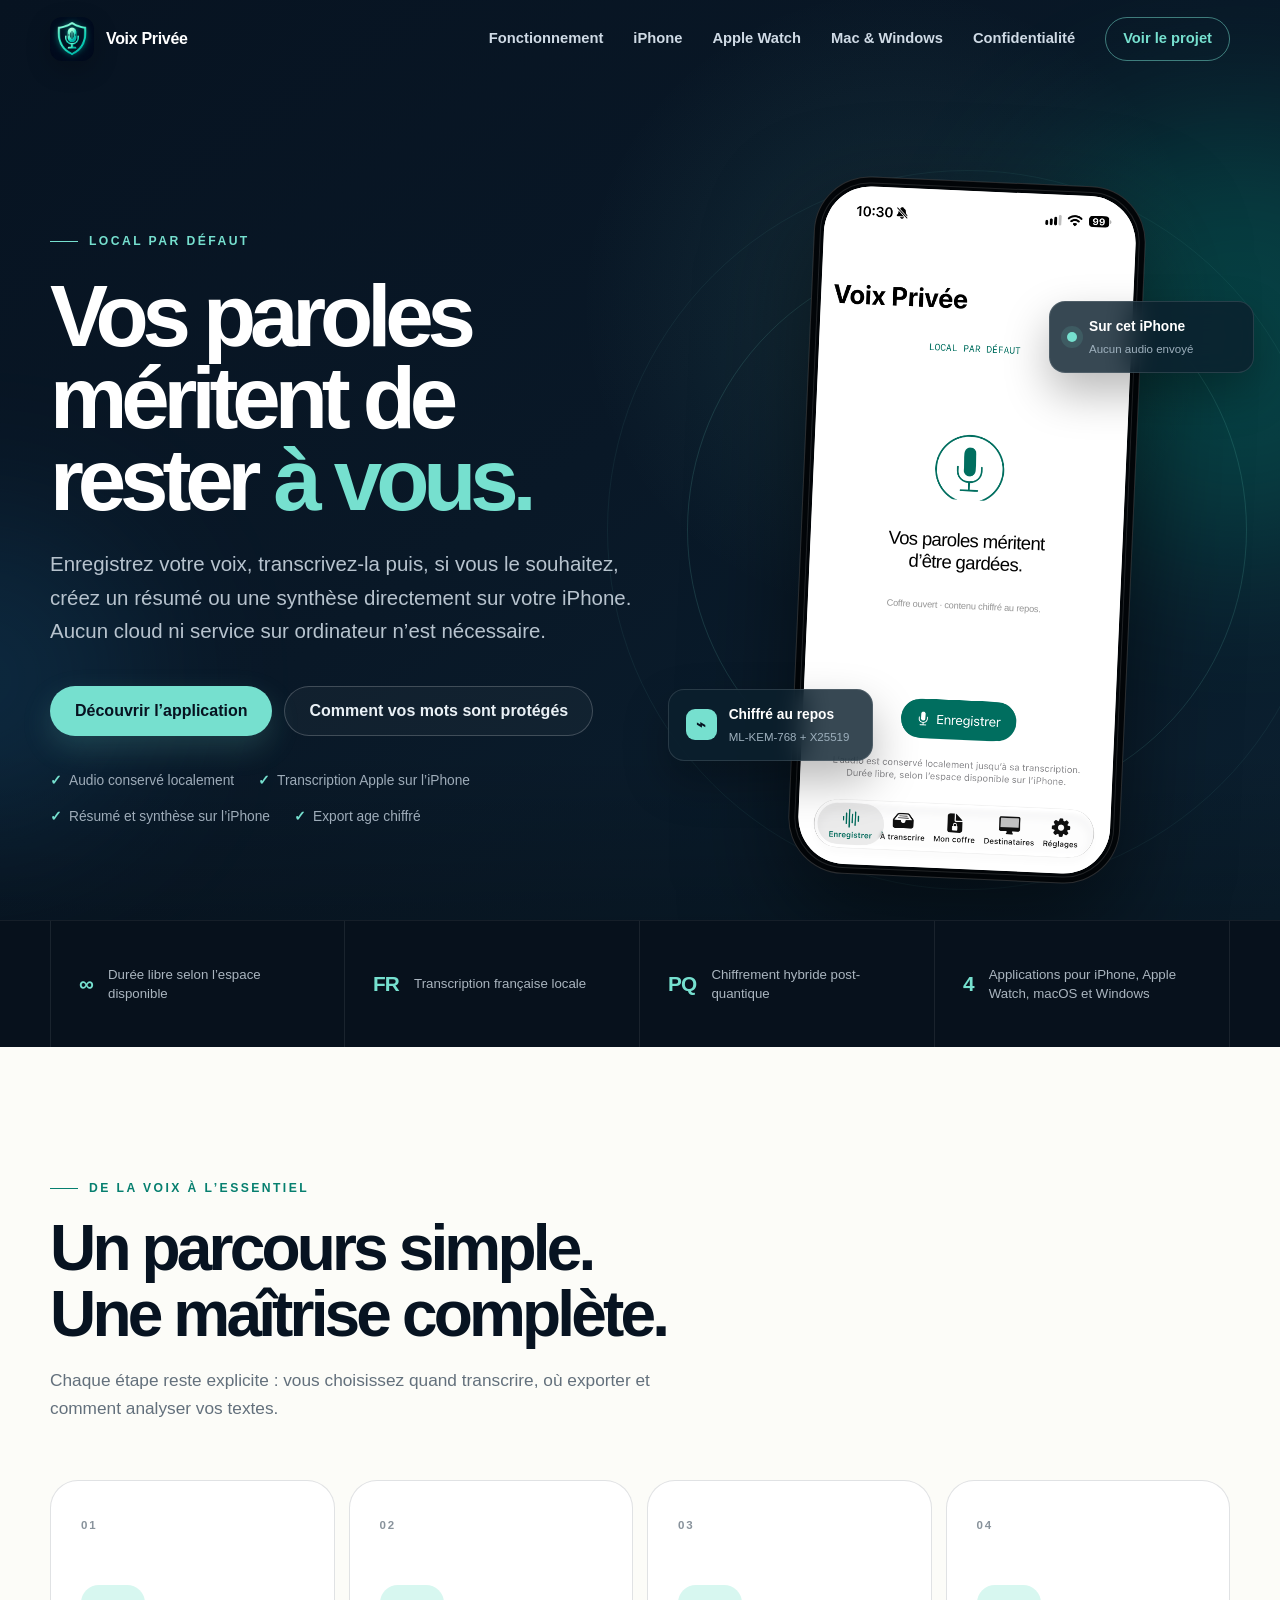
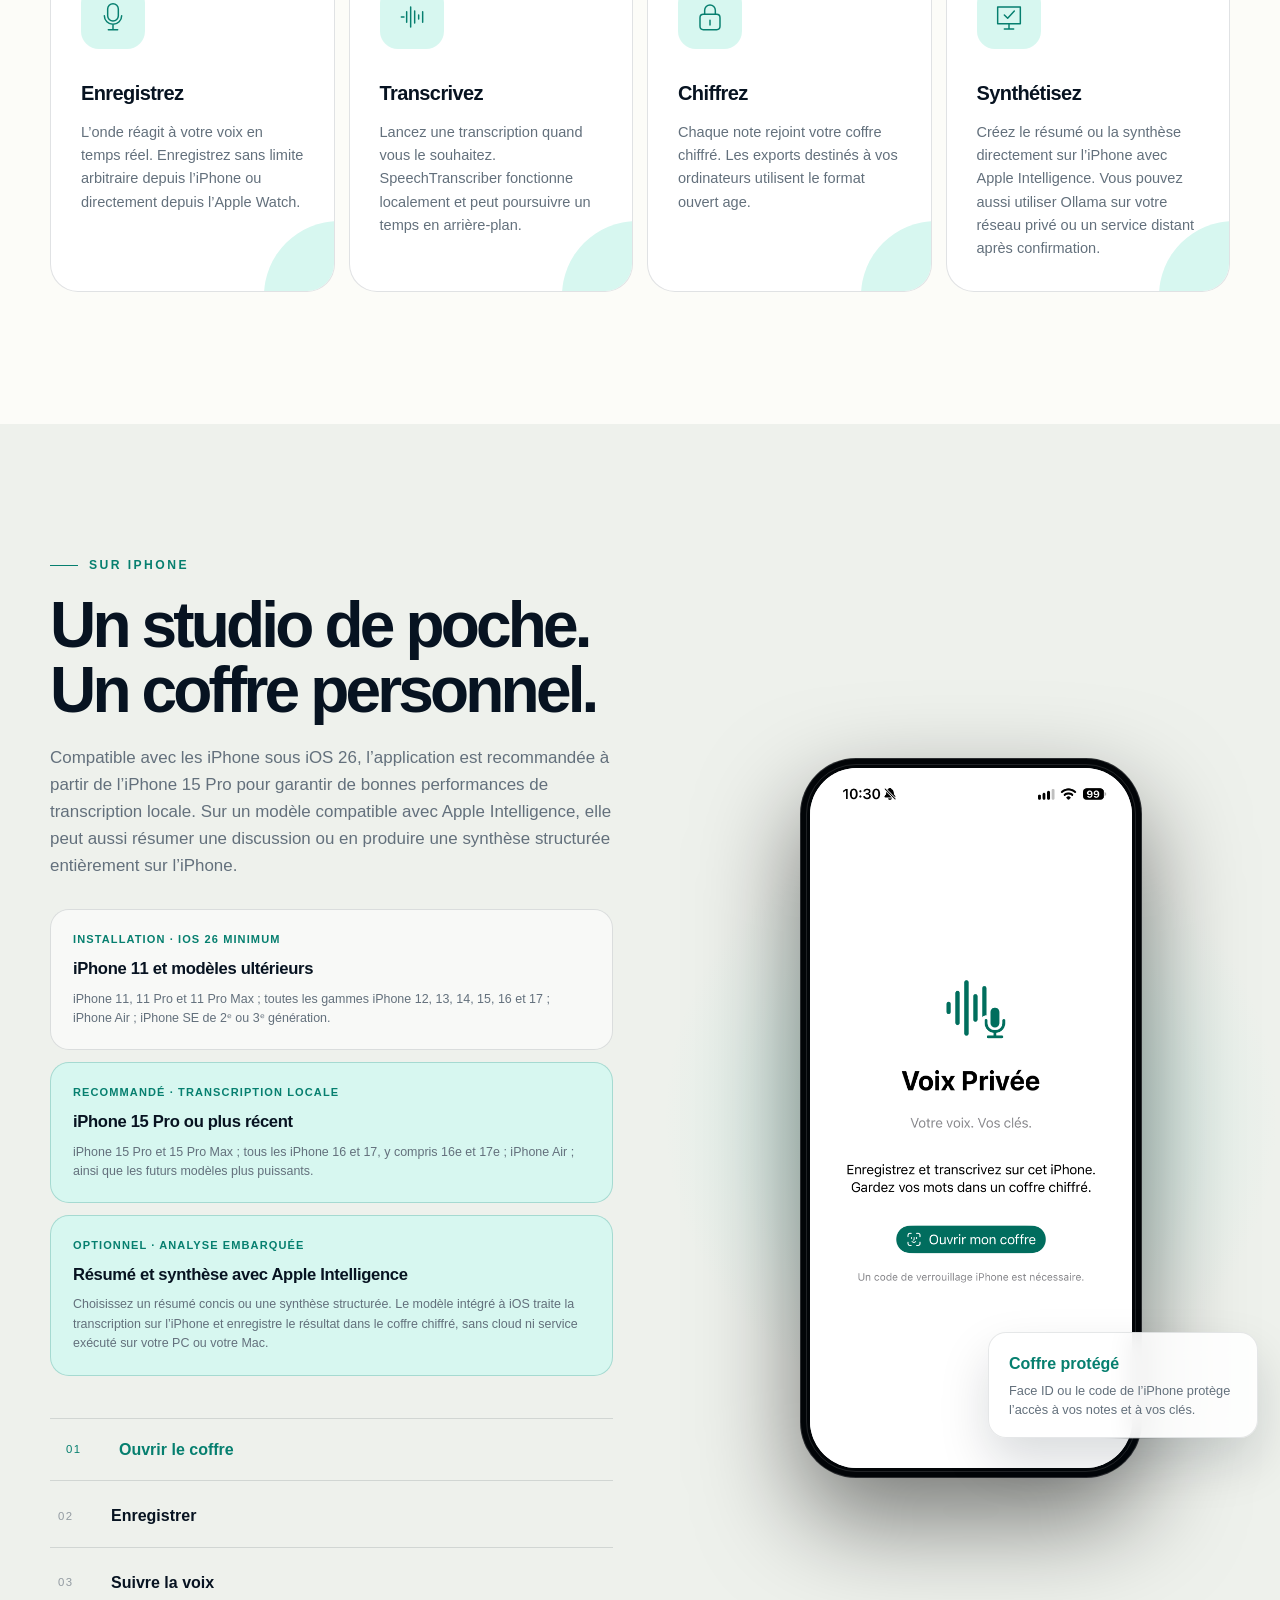
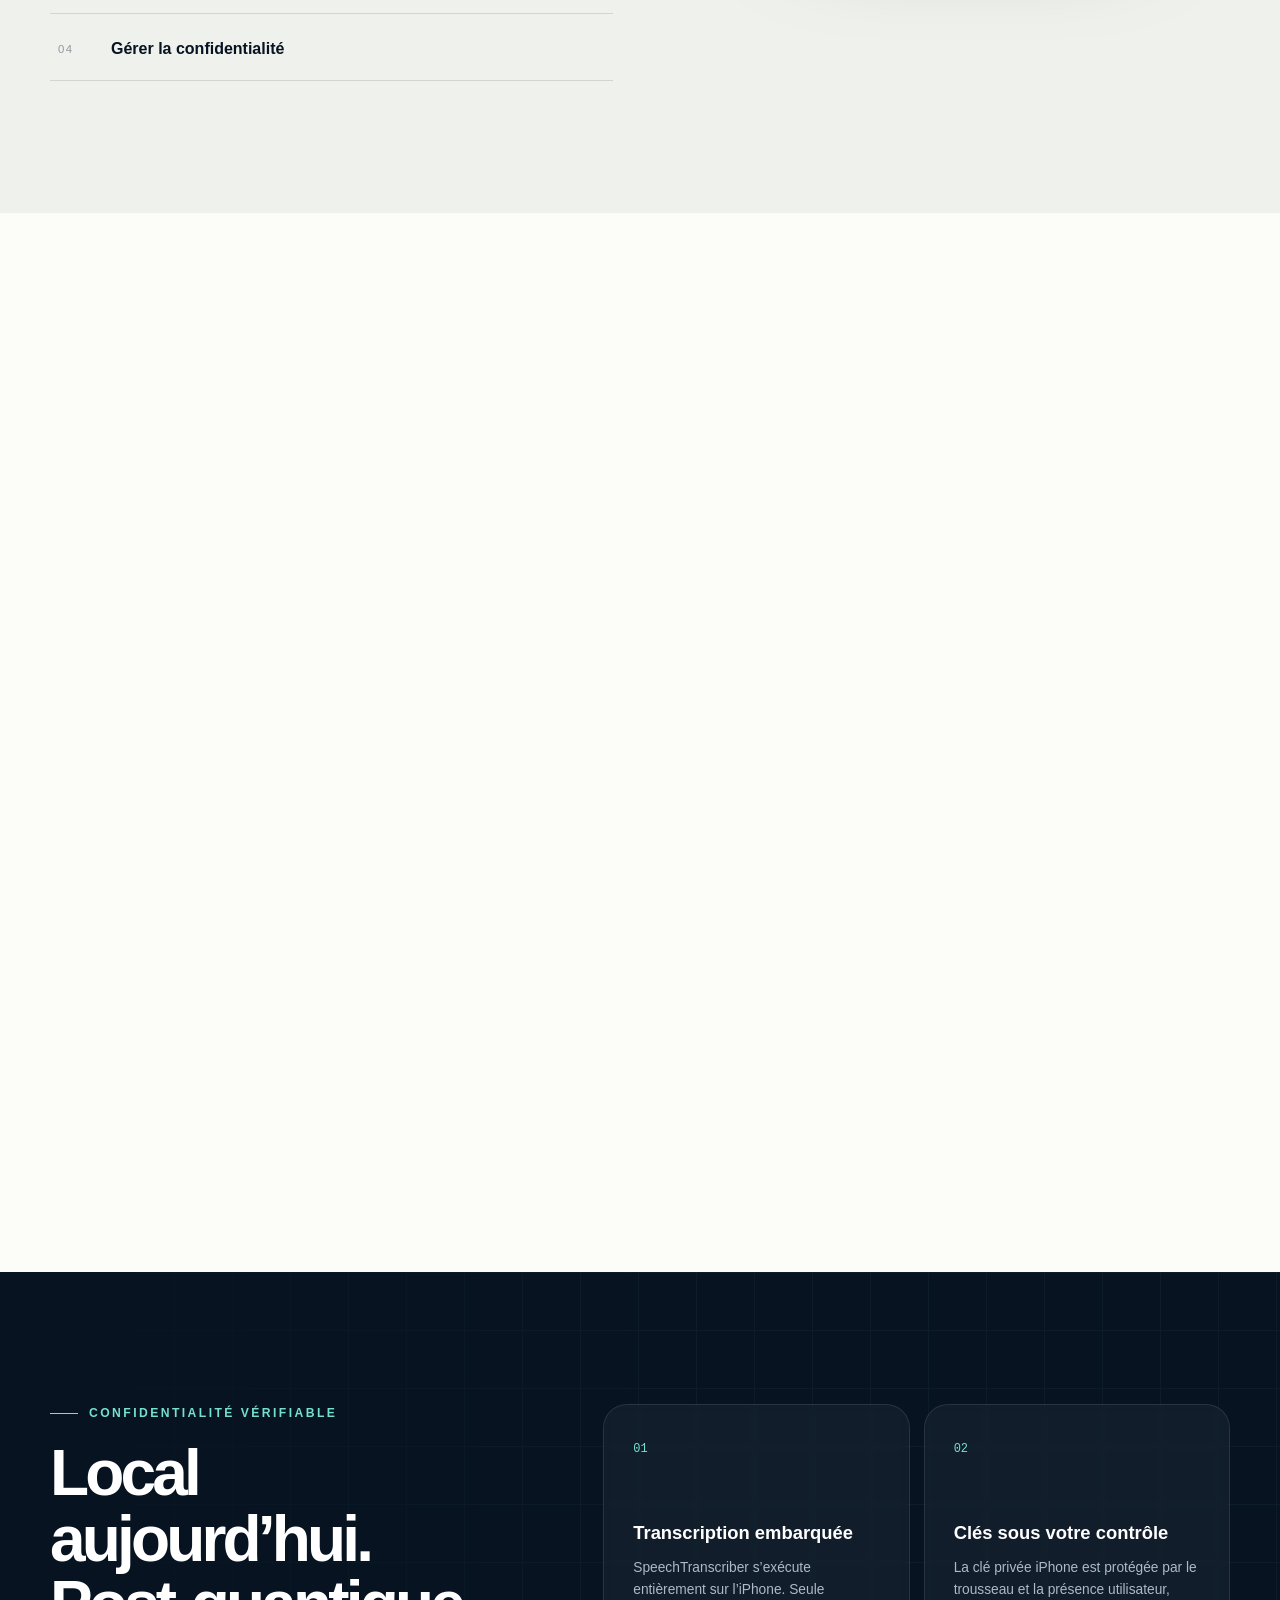
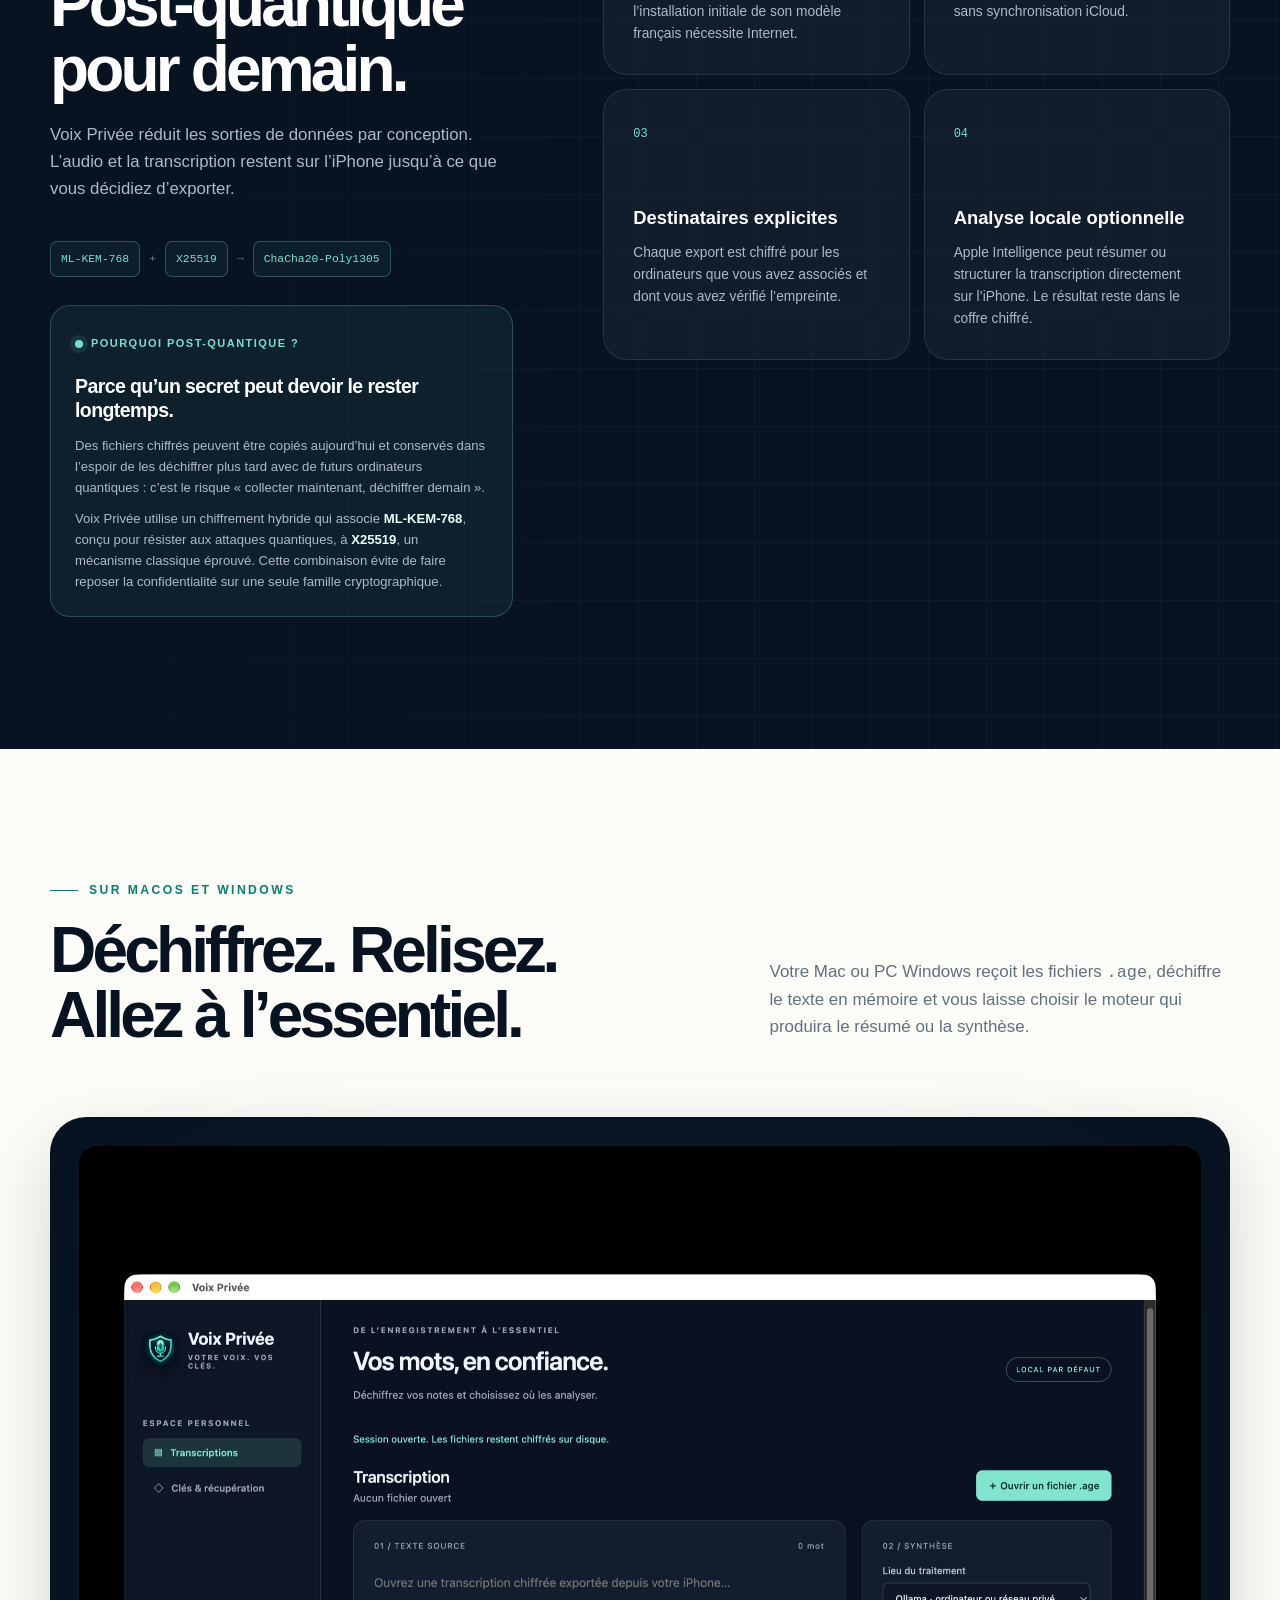
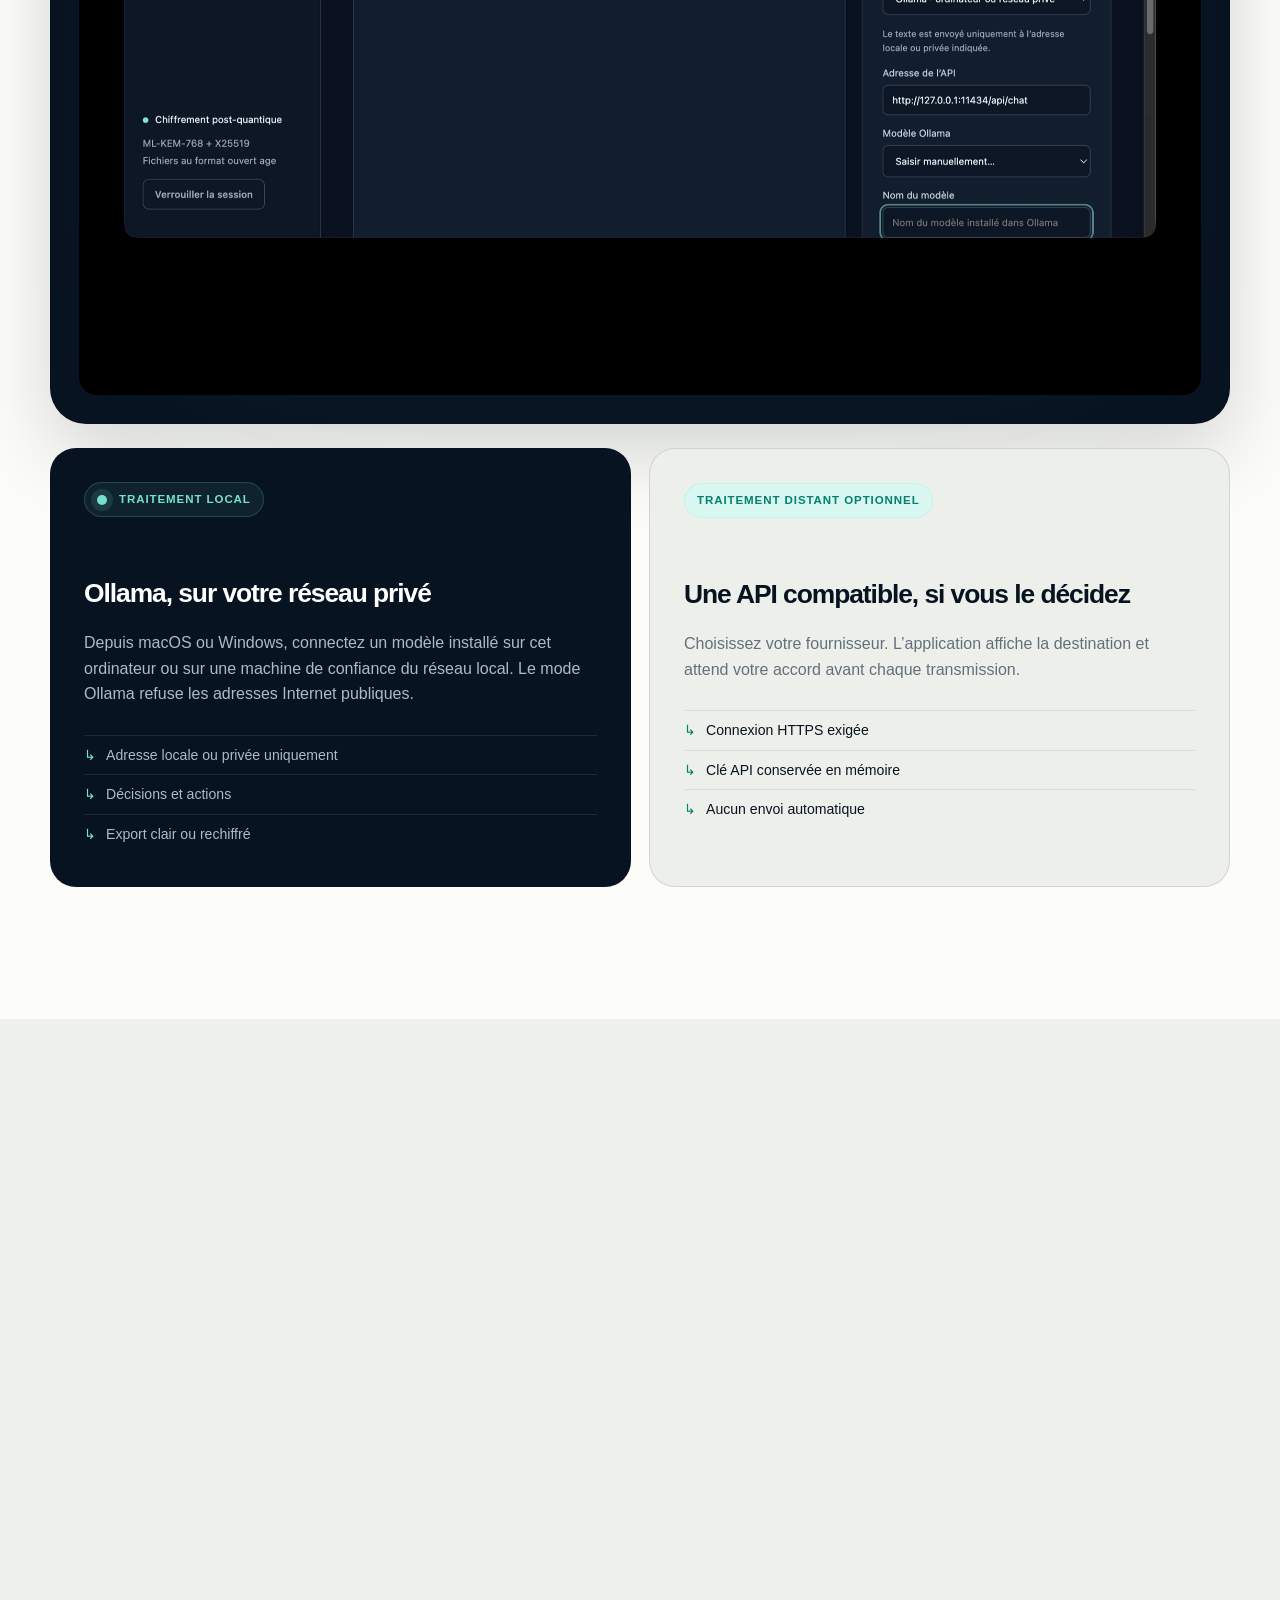
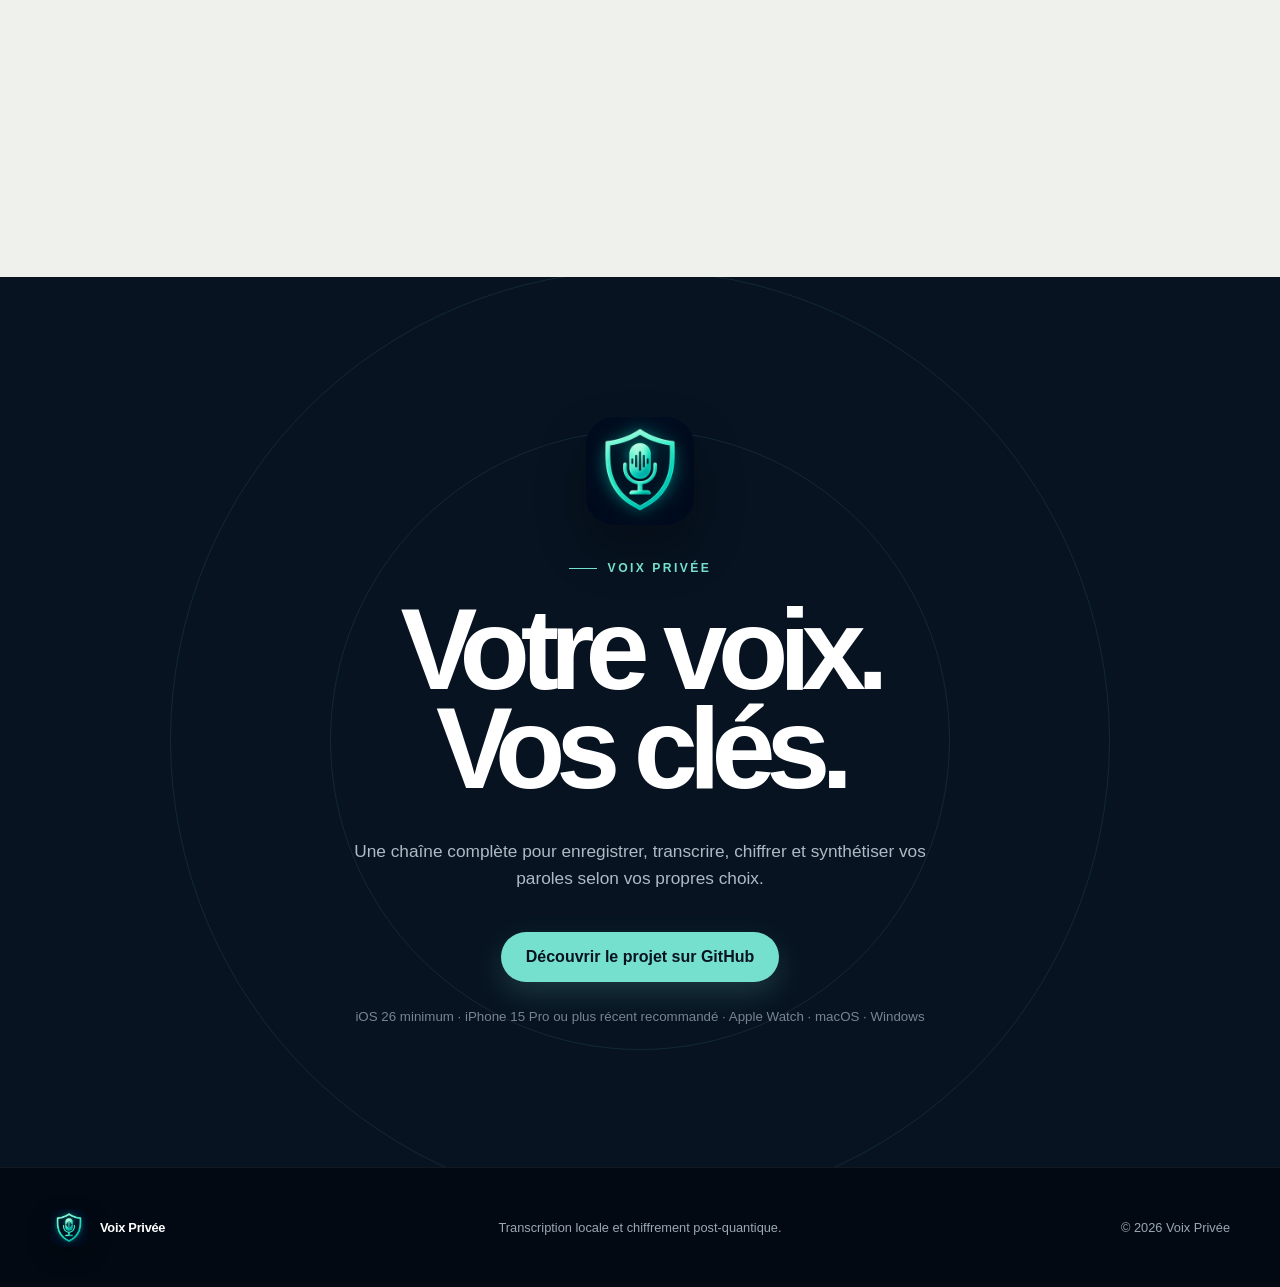
==== commit 78beb1e8: "Présenter les synthèses locales sur iPhone" ====
--- a/index.html
+++ b/index.html
@@ -4,7 +4,7 @@
     <meta charset="utf-8">
     <meta name="viewport" content="width=device-width, initial-scale=1">
     <meta name="theme-color" content="#071321">
-    <meta name="description" content="Voix Privée enregistre vos paroles sur iPhone ou Apple Watch, les transcrit localement, puis protège vos textes avec un chiffrement post-quantique. Déchiffrement sur macOS et Windows.">
+    <meta name="description" content="Voix Privée enregistre vos paroles sur iPhone ou Apple Watch, les transcrit et peut les résumer localement sur l’iPhone, puis protège vos textes avec un chiffrement post-quantique. Déchiffrement sur macOS et Windows.">
     <title>Voix Privée — Votre voix. Vos clés.</title>
     <link id="app-icon-favicon" rel="icon" href="assets/app-icon.png?v=20260927" type="image/png">
     <link rel="stylesheet" href="styles.css?v=20260927-4">
@@ -42,14 +42,15 @@
           <div class="hero-copy reveal">
             <div class="eyebrow"><span></span> Local par défaut</div>
             <h1>Vos paroles méritent de rester <em>à vous.</em></h1>
-            <p class="hero-lead">Enregistrez votre voix, transcrivez-la directement sur votre iPhone et protégez chaque texte avec un chiffrement post-quantique.</p>
+            <p class="hero-lead">Enregistrez votre voix, transcrivez-la puis, si vous le souhaitez, créez un résumé ou une synthèse directement sur votre iPhone. Aucun cloud ni service sur ordinateur n’est nécessaire.</p>
             <div class="hero-actions">
               <a class="button button-primary" href="#iphone">Découvrir l’application</a>
               <a class="button button-ghost" href="#confidentialite">Comment vos mots sont protégés</a>
             </div>
             <ul class="hero-checks" aria-label="Points essentiels">
               <li>Audio conservé localement</li>
-              <li>Transcription Whisper sur l’iPhone</li>
+              <li>Transcription Apple sur l’iPhone</li>
+              <li>Résumé et synthèse sur l’iPhone</li>
               <li>Export age chiffré</li>
             </ul>
           </div>
@@ -110,7 +111,7 @@
                 <svg viewBox="0 0 48 48"><path d="M8 24h4m4-8v16m6-23v30m6-24v18m6-12v6m6-11v16"/></svg>
               </div>
               <h3>Transcrivez</h3>
-              <p>Lancez une transcription quand vous le souhaitez. Whisper fonctionne localement et peut poursuivre un temps en arrière-plan.</p>
+              <p>Lancez une transcription quand vous le souhaitez. SpeechTranscriber fonctionne localement et peut poursuivre un temps en arrière-plan.</p>
             </li>
             <li class="flow-card reveal" data-delay="2">
               <span class="step">03</span>
@@ -126,7 +127,7 @@
                 <svg viewBox="0 0 48 48"><path d="M7 9h34v25H7zM17 42h14M24 34v8"/><path d="m17 21 5 5 10-11"/></svg>
               </div>
               <h3>Synthétisez</h3>
-              <p>Ouvrez le texte sur macOS ou Windows, puis choisissez un LLM local avec Ollama ou un service distant après confirmation.</p>
+              <p>Créez le résumé ou la synthèse directement sur l’iPhone avec Apple Intelligence. Vous pouvez aussi utiliser Ollama sur votre réseau privé ou un service distant après confirmation.</p>
             </li>
           </ol>
         </div>
@@ -137,7 +138,7 @@
           <div class="product-copy reveal">
             <div class="eyebrow dark"><span></span> Sur iPhone</div>
             <h2>Un studio de poche.<br>Un coffre personnel.</h2>
-            <p class="product-intro">Compatible avec les iPhone sous iOS 26, l’application est recommandée à partir de l’iPhone 15 Pro pour garantir de bonnes performances de transcription locale. Elle suit le mode clair ou sombre du système et garde le contrôle au bout de vos doigts.</p>
+            <p class="product-intro">Compatible avec les iPhone sous iOS 26, l’application est recommandée à partir de l’iPhone 15 Pro pour garantir de bonnes performances de transcription locale. Sur un modèle compatible avec Apple Intelligence, elle peut aussi résumer une discussion ou en produire une synthèse structurée entièrement sur l’iPhone.</p>
 
             <div class="compatibility-panel" aria-label="Compatibilité iPhone">
               <div class="compatibility-item">
@@ -149,6 +150,11 @@
                 <span class="compatibility-label">Recommandé · transcription locale</span>
                 <strong>iPhone 15 Pro ou plus récent</strong>
                 <p>iPhone 15 Pro et 15 Pro Max ; tous les iPhone 16 et 17, y compris 16e et 17e ; iPhone Air ; ainsi que les futurs modèles plus puissants.</p>
+              </div>
+              <div class="compatibility-item recommended">
+                <span class="compatibility-label">Optionnel · analyse embarquée</span>
+                <strong>Résumé et synthèse avec Apple Intelligence</strong>
+                <p>Choisissez un résumé concis ou une synthèse structurée. Le modèle intégré à iOS traite la transcription sur l’iPhone et enregistre le résultat dans le coffre chiffré, sans cloud ni service exécuté sur votre PC ou votre Mac.</p>
               </div>
             </div>
 
@@ -162,7 +168,7 @@
               <button class="screen-tab" type="button" role="tab" aria-selected="false" data-image="assets/iphone-recording.png" data-alt="Enregistrement audio actif avec onde réactive" data-label="Onde en temps réel" data-copy="L’oscilloscope circulaire suit les variations de la voix pendant toute la prise." data-words="false">
                 <span>03</span><strong>Suivre la voix</strong>
               </button>
-              <button class="screen-tab" type="button" role="tab" aria-selected="false" data-image="assets/iphone-settings.png" data-alt="Réglages de confidentialité et du modèle Whisper" data-label="Local par conception" data-copy="Installez Whisper, vérifiez la confidentialité et sauvegardez votre clé depuis un même écran." data-words="false">
+              <button class="screen-tab" type="button" role="tab" aria-selected="false" data-image="assets/iphone-settings.png" data-alt="Réglages de confidentialité et du modèle de transcription Apple" data-label="Local par conception" data-copy="Installez le modèle Apple, vérifiez la confidentialité et sauvegardez votre clé depuis un même écran." data-words="false">
                 <span>04</span><strong>Gérer la confidentialité</strong>
               </button>
             </div>
@@ -192,7 +198,7 @@
           <div class="section-heading reveal">
             <div class="eyebrow dark"><span></span> Du poignet à l’ordinateur</div>
             <h2>Enregistrez partout.<br>Déchiffrez où vous voulez.</h2>
-            <p>Voix Privée relie quatre applications sans retirer le contrôle à l’utilisateur : la capture sur iPhone ou Apple Watch, puis le déchiffrement et la synthèse sur macOS ou Windows.</p>
+            <p>Voix Privée relie quatre applications sans retirer le contrôle à l’utilisateur : capturez sur iPhone ou Apple Watch, produisez éventuellement la synthèse sur l’iPhone, puis déchiffrez aussi vos exports sur macOS ou Windows.</p>
           </div>
 
           <div class="ecosystem-grid">
@@ -247,7 +253,7 @@
             <article class="security-card reveal">
               <span class="security-number">01</span>
               <h3>Transcription embarquée</h3>
-              <p>Le modèle Whisper s’exécute sur l’iPhone. Seule son installation initiale nécessite Internet.</p>
+              <p>SpeechTranscriber s’exécute entièrement sur l’iPhone. Seule l’installation initiale de son modèle français nécessite Internet.</p>
             </article>
             <article class="security-card reveal" data-delay="1">
               <span class="security-number">02</span>
@@ -261,8 +267,8 @@
             </article>
             <article class="security-card reveal" data-delay="3">
               <span class="security-number">04</span>
-              <h3>Envoi distant confirmé</h3>
-              <p>Un LLM distant ne reçoit un texte déchiffré qu’après affichage du domaine et confirmation de votre part.</p>
+              <h3>Analyse locale optionnelle</h3>
+              <p>Apple Intelligence peut résumer ou structurer la transcription directement sur l’iPhone. Le résultat reste dans le coffre chiffré.</p>
             </article>
           </div>
         </div>
@@ -317,11 +323,15 @@
           <div class="faq reveal" data-delay="1">
             <details open>
               <summary>La transcription fonctionne-t-elle sans Internet ?</summary>
-              <p>Oui, après l’installation initiale du modèle Whisper. Les fichiers du modèle sont ensuite utilisés directement sur l’iPhone.</p>
+              <p>Oui, après l’installation initiale du modèle français SpeechTranscriber. Il est ensuite utilisé directement sur l’iPhone.</p>
             </details>
             <details>
               <summary>Puis-je transcrire plus tard ?</summary>
               <p>Oui. Chaque enregistrement rejoint une file locale. Vous pouvez lancer un élément précis ou toute la file quand vous le souhaitez.</p>
+            </details>
+            <details>
+              <summary>Puis-je obtenir un résumé sans cloud ni ordinateur ?</summary>
+              <p>Oui. Sur un iPhone compatible avec Apple Intelligence, Voix Privée peut produire à la demande un résumé ou une synthèse structurée directement sur l’appareil. La transcription n’est envoyée ni à un service cloud ni à votre PC ou votre Mac, et le résultat est conservé dans le coffre chiffré.</p>
             </details>
             <details>
               <summary>Puis-je enregistrer depuis mon Apple Watch ?</summary>
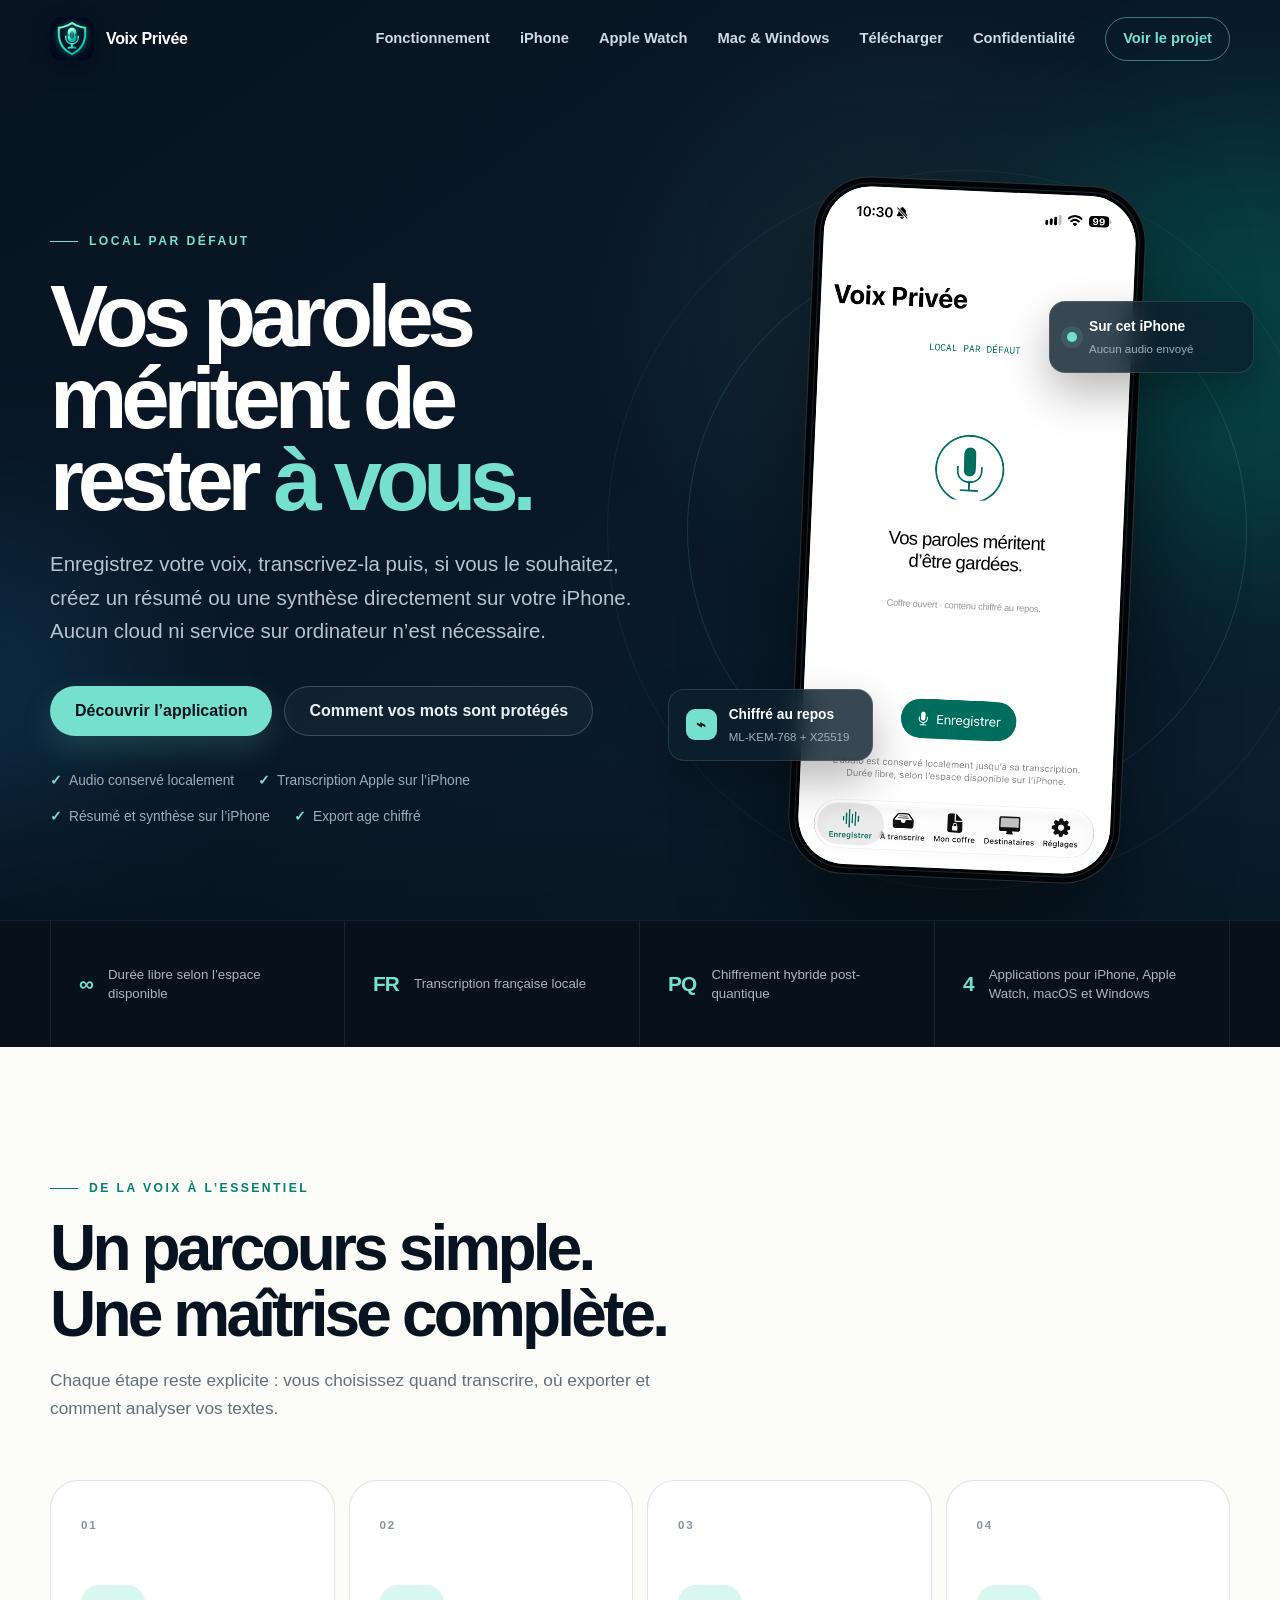
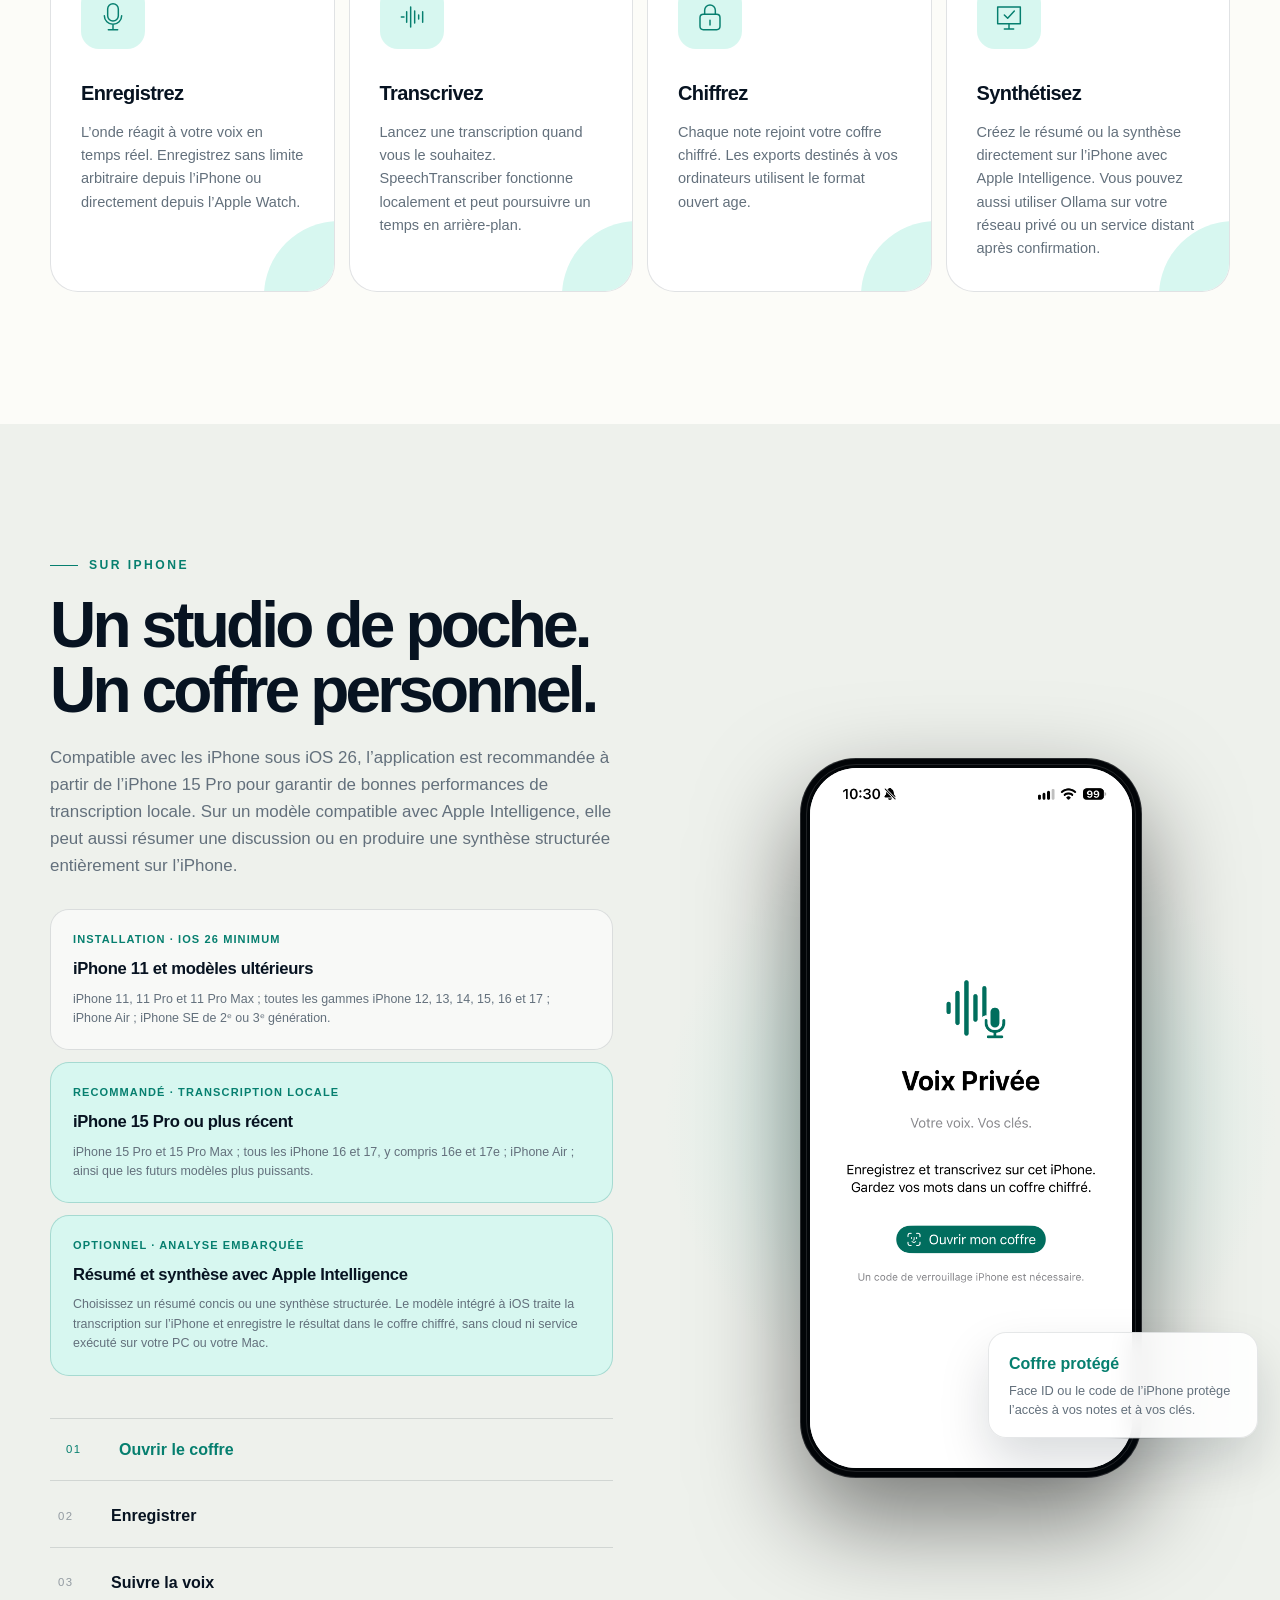
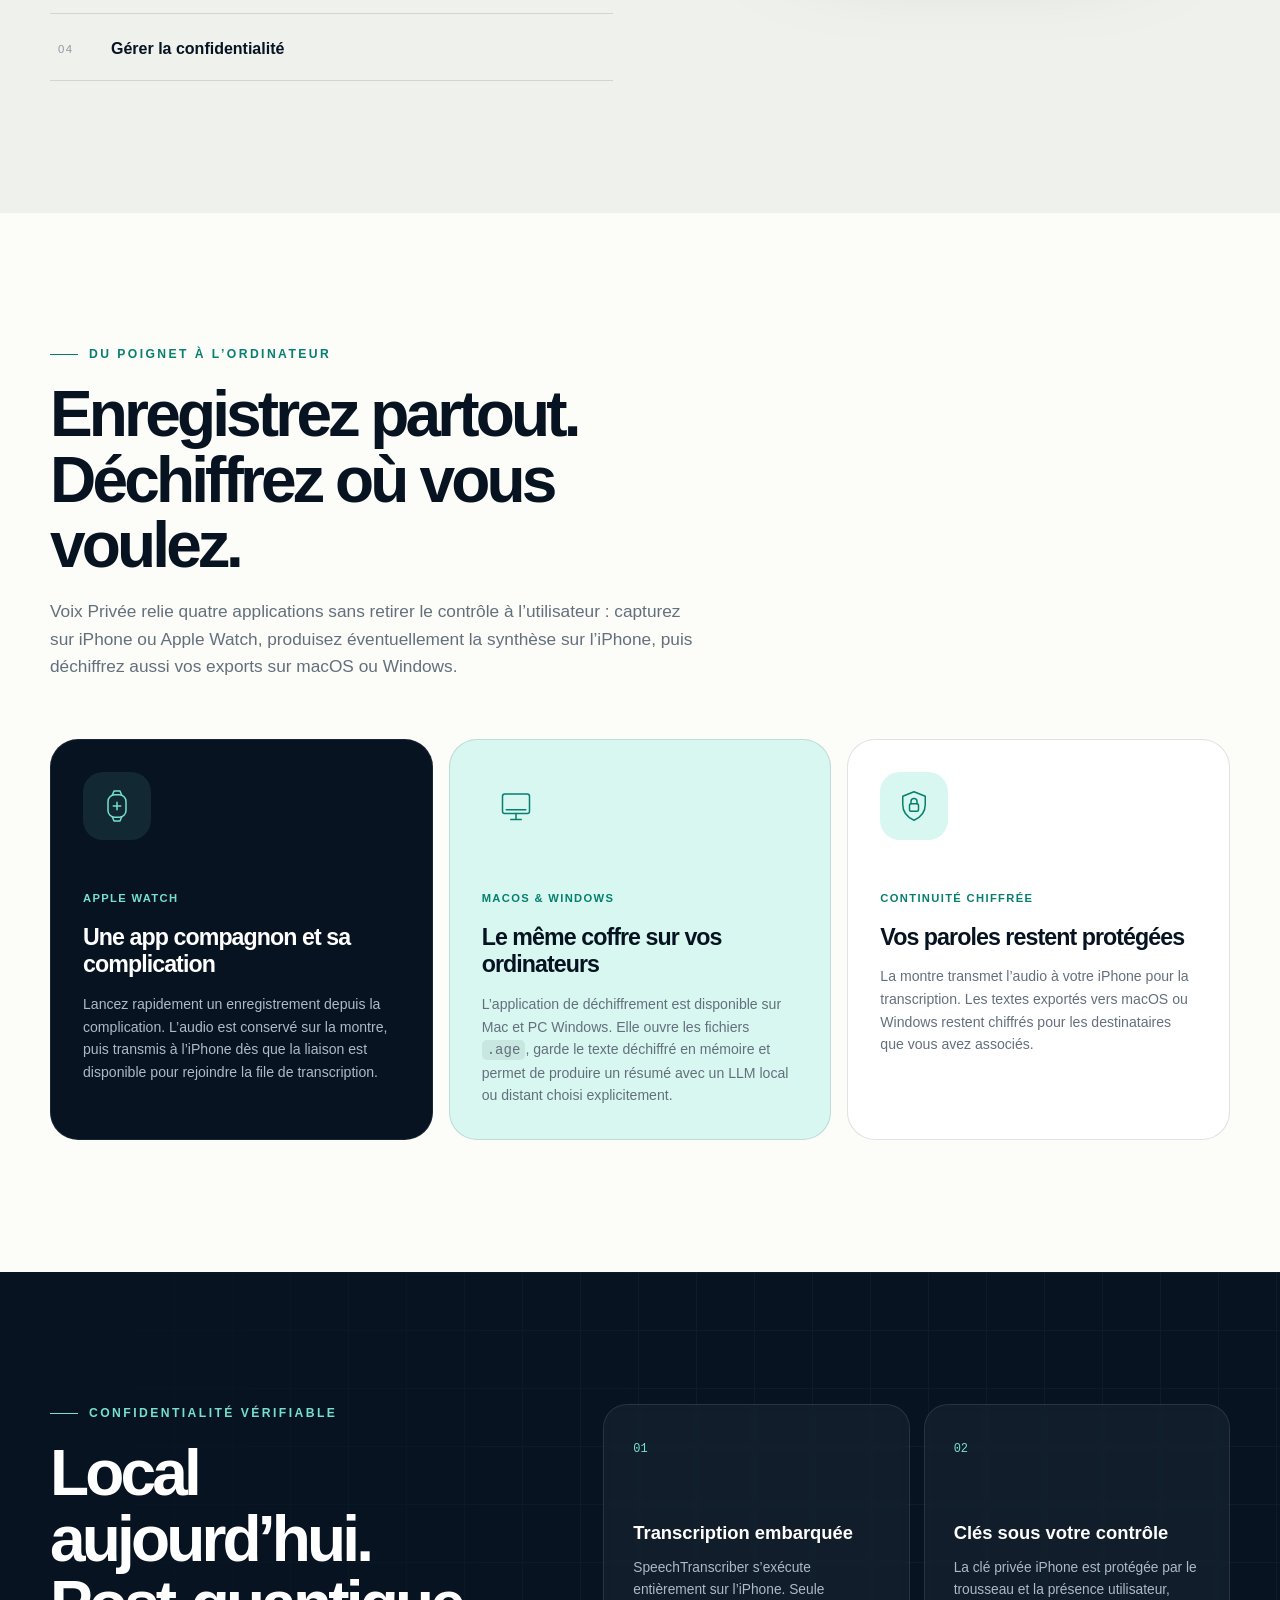
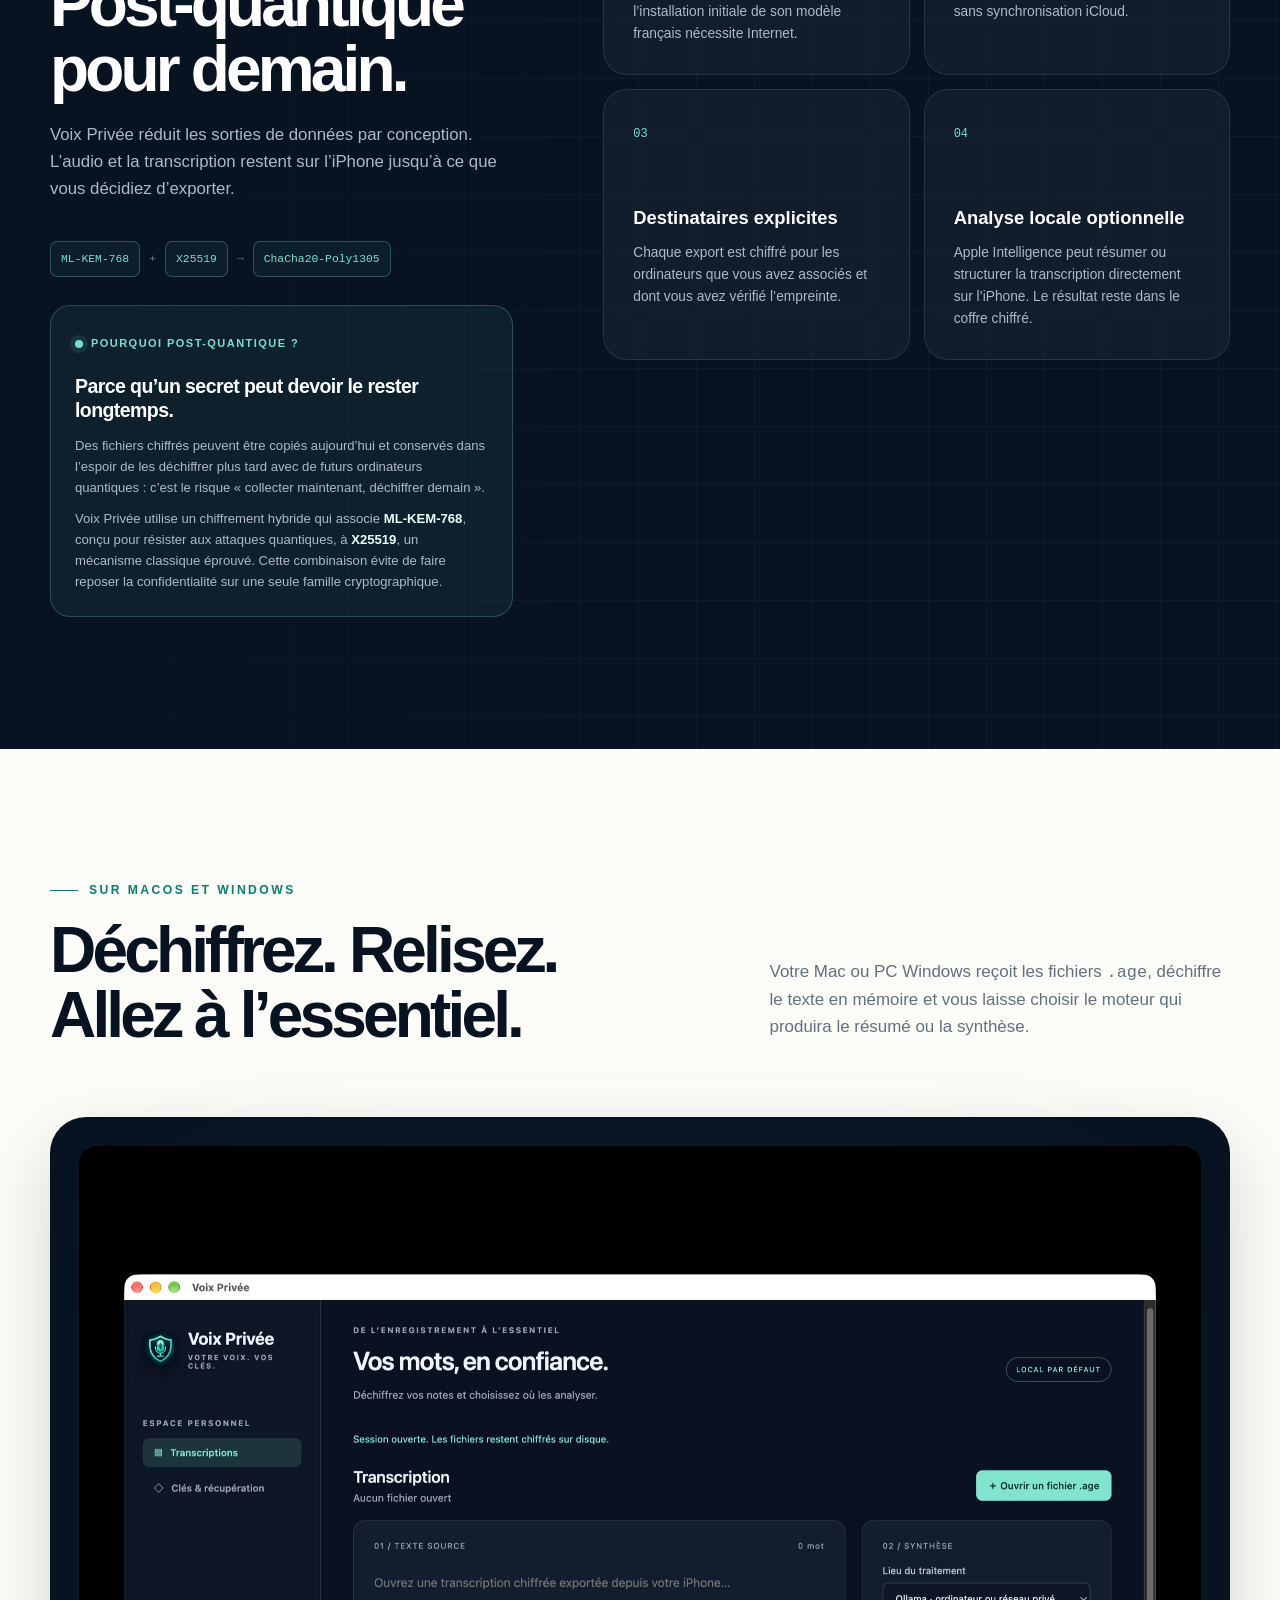
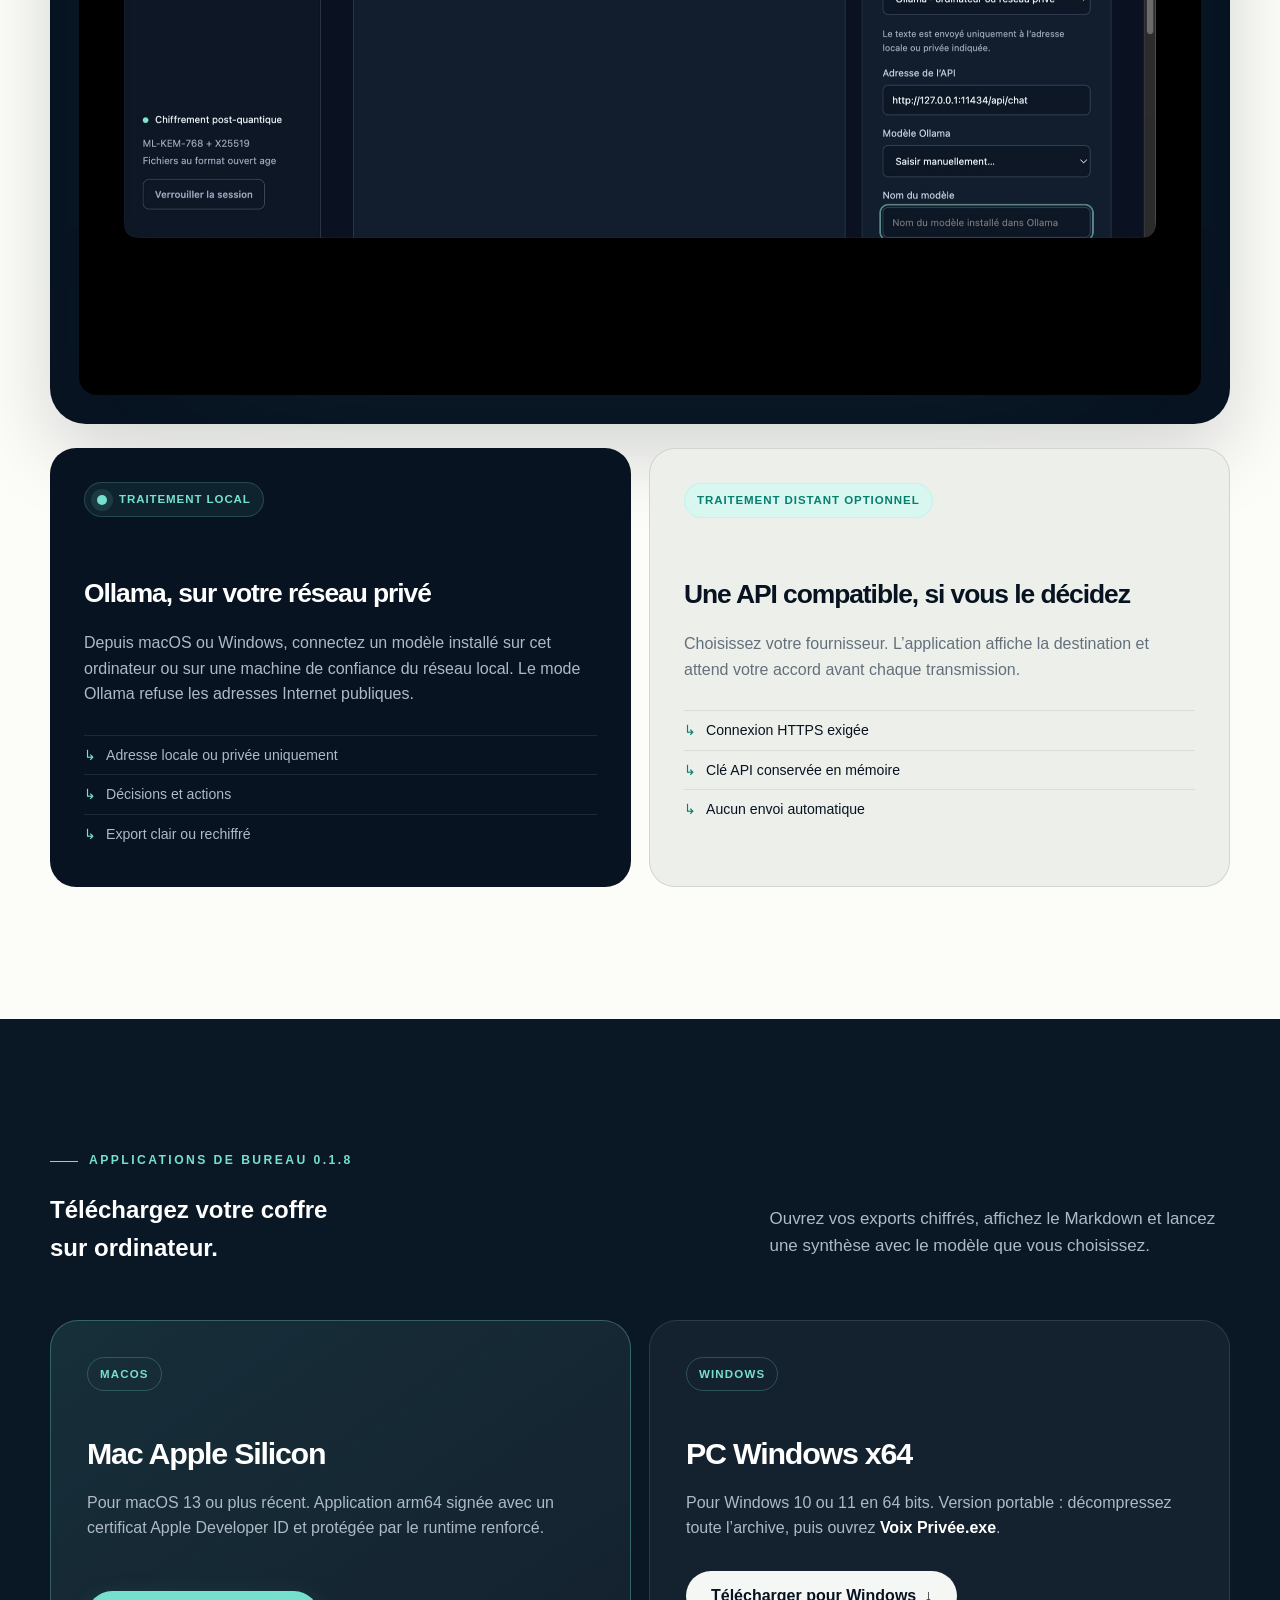
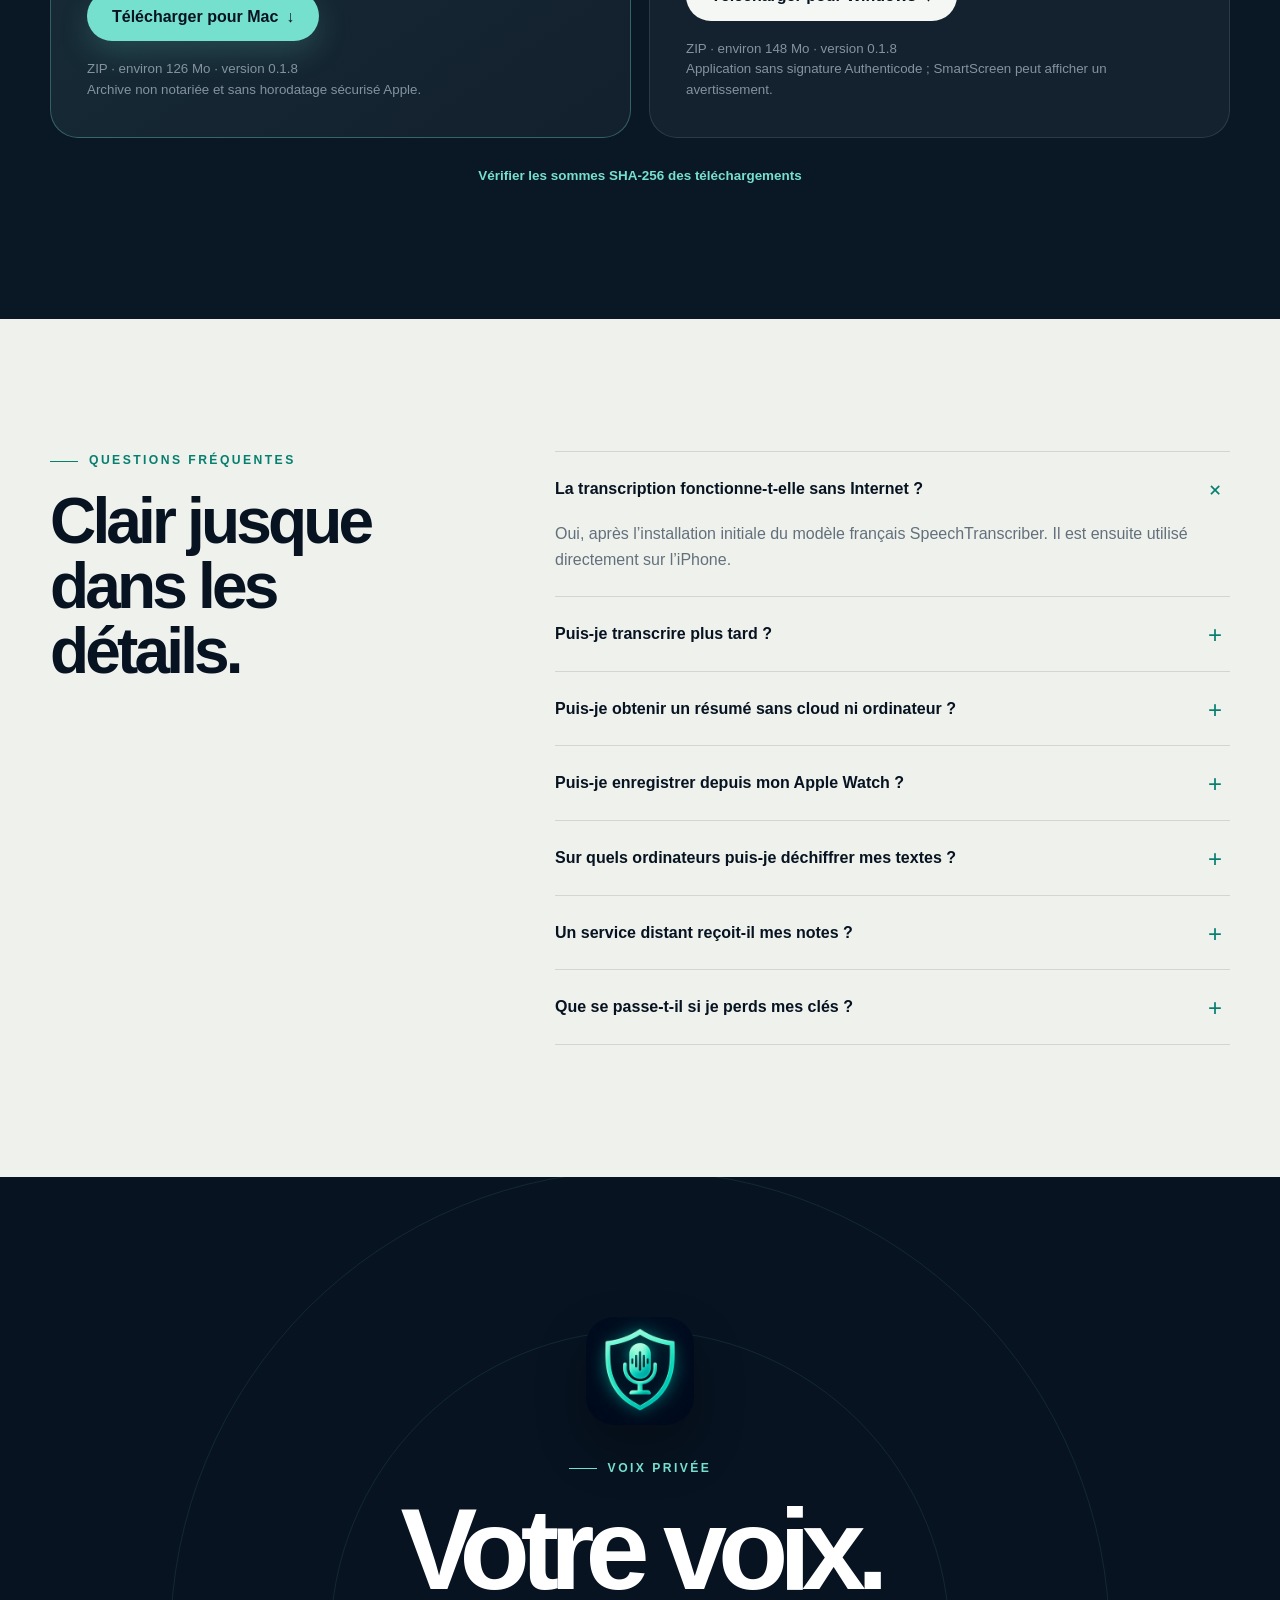
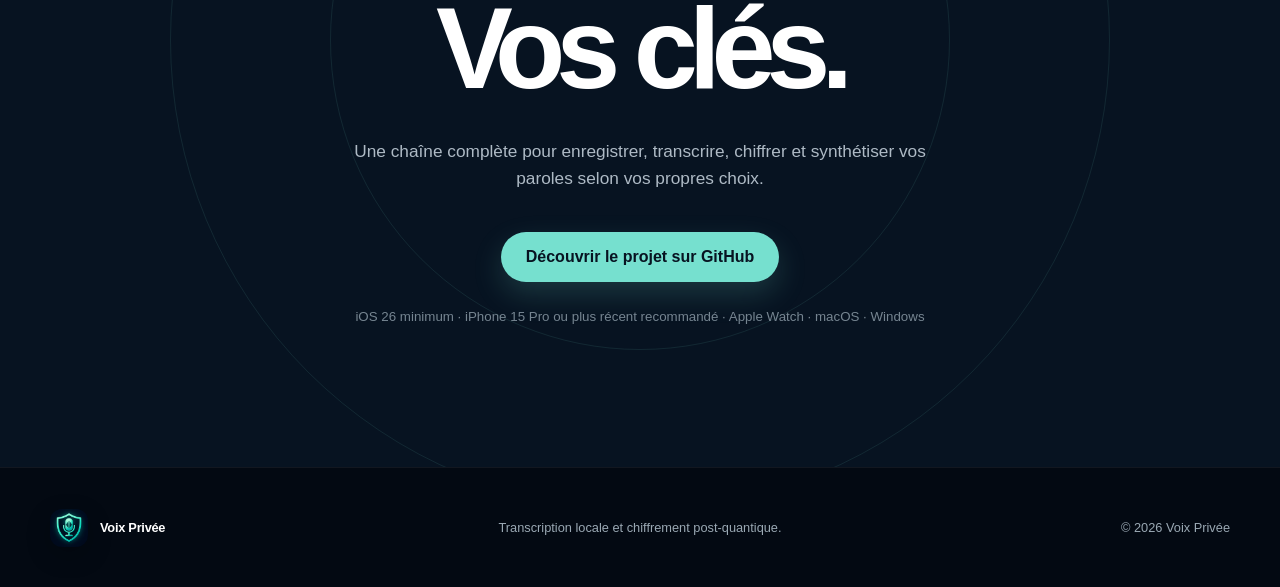
==== commit 84e5dc86: "Ajouter les téléchargements des applications bureau Présente les archives macOS 0.1.8 signée Develop" ====
--- a/index.html
+++ b/index.html
@@ -7,7 +7,7 @@
     <meta name="description" content="Voix Privée enregistre vos paroles sur iPhone ou Apple Watch, les transcrit et peut les résumer localement sur l’iPhone, puis protège vos textes avec un chiffrement post-quantique. Déchiffrement sur macOS et Windows.">
     <title>Voix Privée — Votre voix. Vos clés.</title>
     <link id="app-icon-favicon" rel="icon" href="assets/app-icon.png?v=20260927" type="image/png">
-    <link rel="stylesheet" href="styles.css?v=20260927-4">
+    <link rel="stylesheet" href="styles.css?v=20260929-1">
     <script src="script.js" defer></script>
   </head>
   <body>
@@ -28,6 +28,7 @@
           <a href="#iphone">iPhone</a>
           <a href="#ecosysteme">Apple Watch</a>
           <a href="#mac">Mac &amp; Windows</a>
+          <a href="#telechargements">Télécharger</a>
           <a href="#confidentialite">Confidentialité</a>
           <a class="nav-cta" href="https://github.com/stephsabb/voix-privee">Voir le projet</a>
         </div>
@@ -311,6 +312,36 @@
               </ul>
             </article>
           </div>
+        </div>
+      </section>
+
+      <section class="section downloads-section" id="telechargements">
+        <div class="shell">
+          <div class="download-heading reveal">
+            <div>
+              <div class="eyebrow dark"><span></span> Applications de bureau 0.1.8</div>
+              <h2>Téléchargez votre coffre<br>sur ordinateur.</h2>
+            </div>
+            <p>Ouvrez vos exports chiffrés, affichez le Markdown et lancez une synthèse avec le modèle que vous choisissez.</p>
+          </div>
+
+          <div class="download-grid">
+            <article class="download-card download-card-mac reveal">
+              <div class="download-platform">macOS</div>
+              <h3>Mac Apple Silicon</h3>
+              <p>Pour macOS 13 ou plus récent. Application arm64 signée avec un certificat Apple Developer ID et protégée par le runtime renforcé.</p>
+              <a class="button button-primary" href="https://github.com/stephsabb/voix-privee-site/releases/download/v0.1.8/Voix-Privee-0.1.8-mac-arm64.zip">Télécharger pour Mac <span aria-hidden="true">↓</span></a>
+              <small>ZIP · environ 126 Mo · version 0.1.8<br>Archive non notariée et sans horodatage sécurisé Apple.</small>
+            </article>
+            <article class="download-card reveal" data-delay="1">
+              <div class="download-platform">Windows</div>
+              <h3>PC Windows x64</h3>
+              <p>Pour Windows 10 ou 11 en 64 bits. Version portable : décompressez toute l’archive, puis ouvrez <strong>Voix Privée.exe</strong>.</p>
+              <a class="button button-secondary" href="https://github.com/stephsabb/voix-privee-site/releases/download/v0.1.8/Voix-Privee-0.1.8-windows-x64.zip">Télécharger pour Windows <span aria-hidden="true">↓</span></a>
+              <small>ZIP · environ 148 Mo · version 0.1.8<br>Application sans signature Authenticode ; SmartScreen peut afficher un avertissement.</small>
+            </article>
+          </div>
+          <p class="download-checksums reveal"><a href="https://github.com/stephsabb/voix-privee-site/releases/download/v0.1.8/SHA256SUMS.txt">Vérifier les sommes SHA‑256 des téléchargements</a></p>
         </div>
       </section>
 
--- a/styles.css
+++ b/styles.css
@@ -400,3 +400,32 @@
   /* The presentation keeps its deliberate light/dark rhythm while respecting system UI controls. */
   :root { color-scheme: dark; }
 }
+
+
+.downloads-section { color: white; background: #0a1725; }
+.download-heading { display: grid; grid-template-columns: 1fr .72fr; gap: 80px; align-items: end; margin-bottom: 52px; }
+.download-heading h2 { margin-bottom: 0; }
+.download-heading > p { margin: 0 0 8px; color: #aebac5; font-size: 1.06rem; }
+.downloads-section .eyebrow.dark { color: var(--mint); }
+.download-grid { display: grid; grid-template-columns: 1fr 1fr; gap: 18px; }
+.download-card { display: flex; min-height: 390px; padding: 36px; flex-direction: column; align-items: flex-start; border: 1px solid rgba(255, 255, 255, .11); border-radius: 28px; background: rgba(255, 255, 255, .045); }
+.download-card-mac { border-color: rgba(118, 224, 207, .32); background: linear-gradient(145deg, rgba(118, 224, 207, .12), rgba(255, 255, 255, .04)); }
+.download-platform { display: inline-flex; padding: 7px 12px; border: 1px solid rgba(118, 224, 207, .25); border-radius: 999px; color: var(--mint); font-size: .72rem; font-weight: 800; letter-spacing: .1em; text-transform: uppercase; }
+.download-card h3 { margin: 38px 0 12px; font-size: 1.9rem; letter-spacing: -.04em; }
+.download-card p { margin: 0 0 30px; color: #aebac5; }
+.download-card p strong { color: white; }
+.download-card .button { margin-top: auto; }
+.download-card .button span { margin-left: 8px; }
+.download-card small { display: block; margin-top: 18px; color: #8493a0; line-height: 1.55; }
+.button-secondary { color: #071321; background: #f5f7f4; }
+.download-checksums { margin: 24px 0 0; text-align: center; }
+.download-checksums a { color: var(--mint); font-size: .84rem; font-weight: 700; text-decoration-thickness: 1px; text-underline-offset: 4px; }
+
+@media (max-width: 800px) {
+  .download-heading { grid-template-columns: 1fr; gap: 20px; }
+}
+
+@media (max-width: 560px) {
+  .download-grid { grid-template-columns: 1fr; }
+  .download-card { min-height: 360px; padding: 28px; }
+}
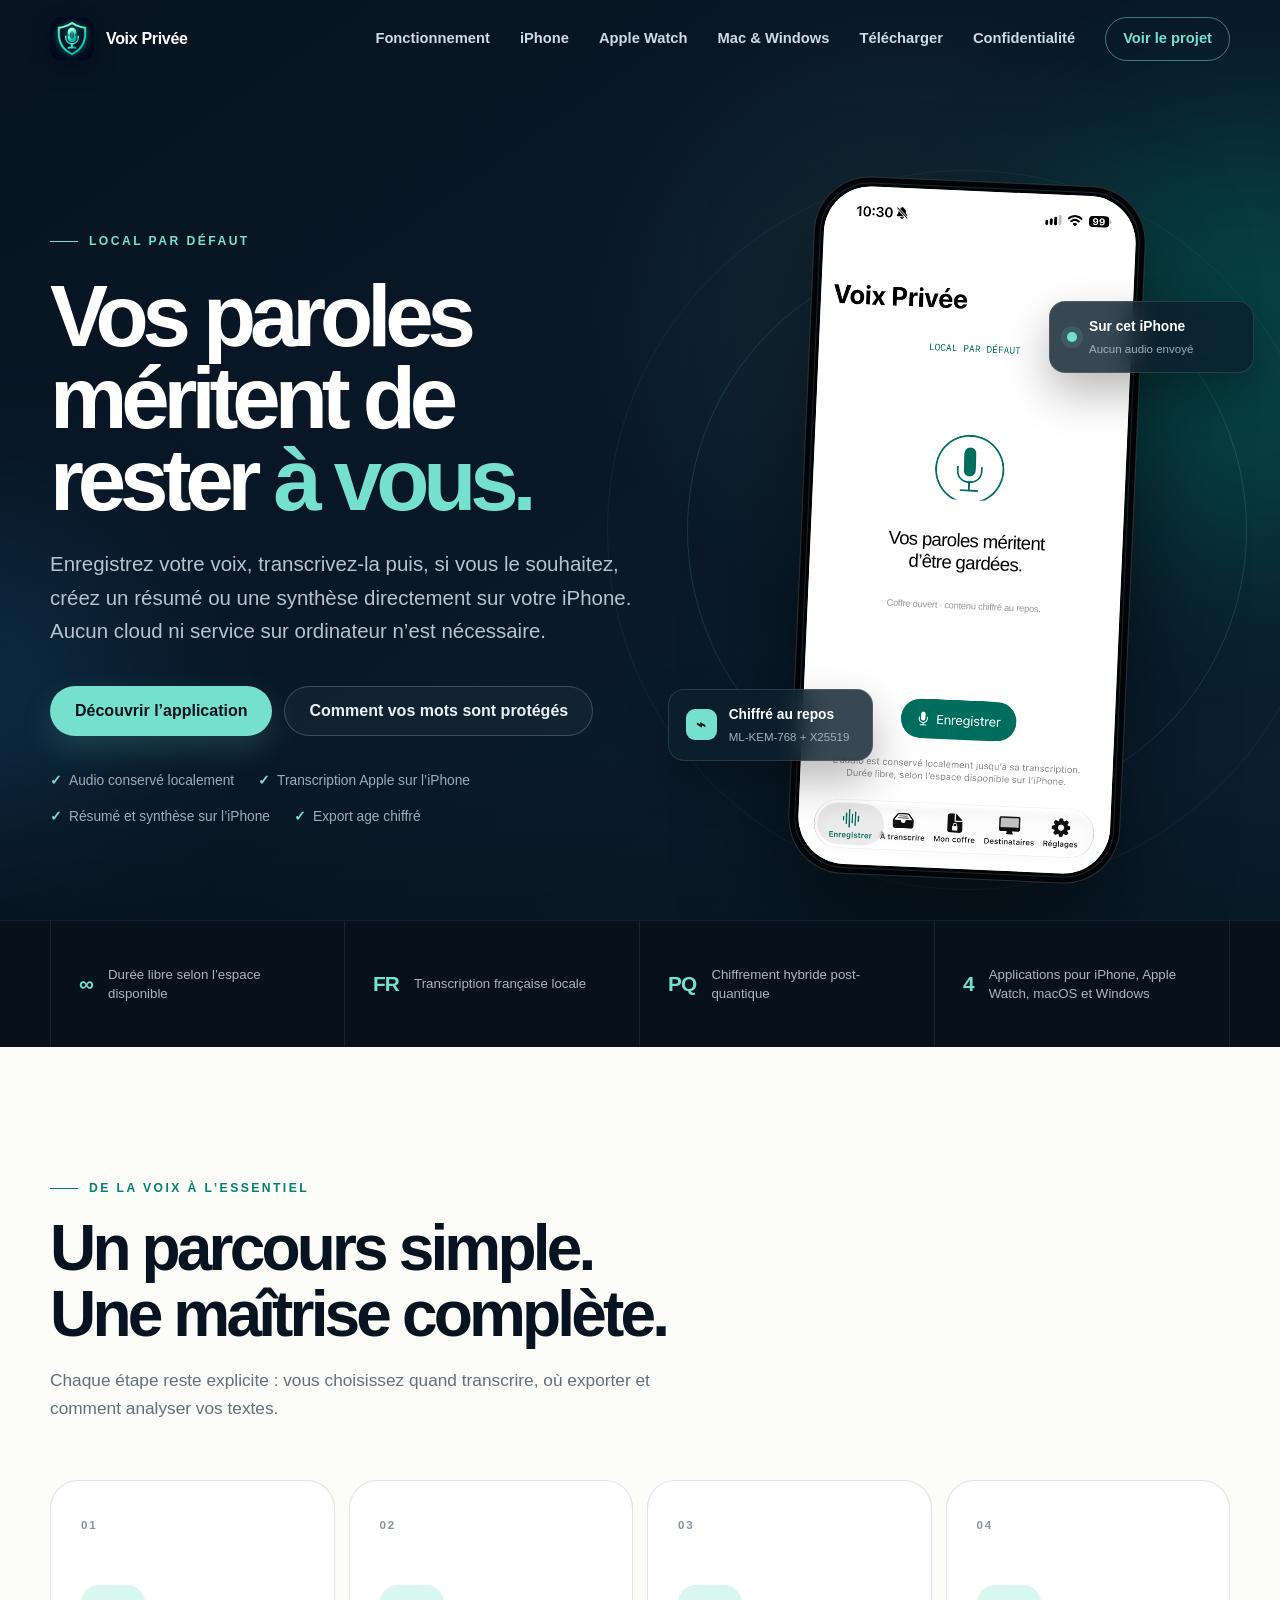
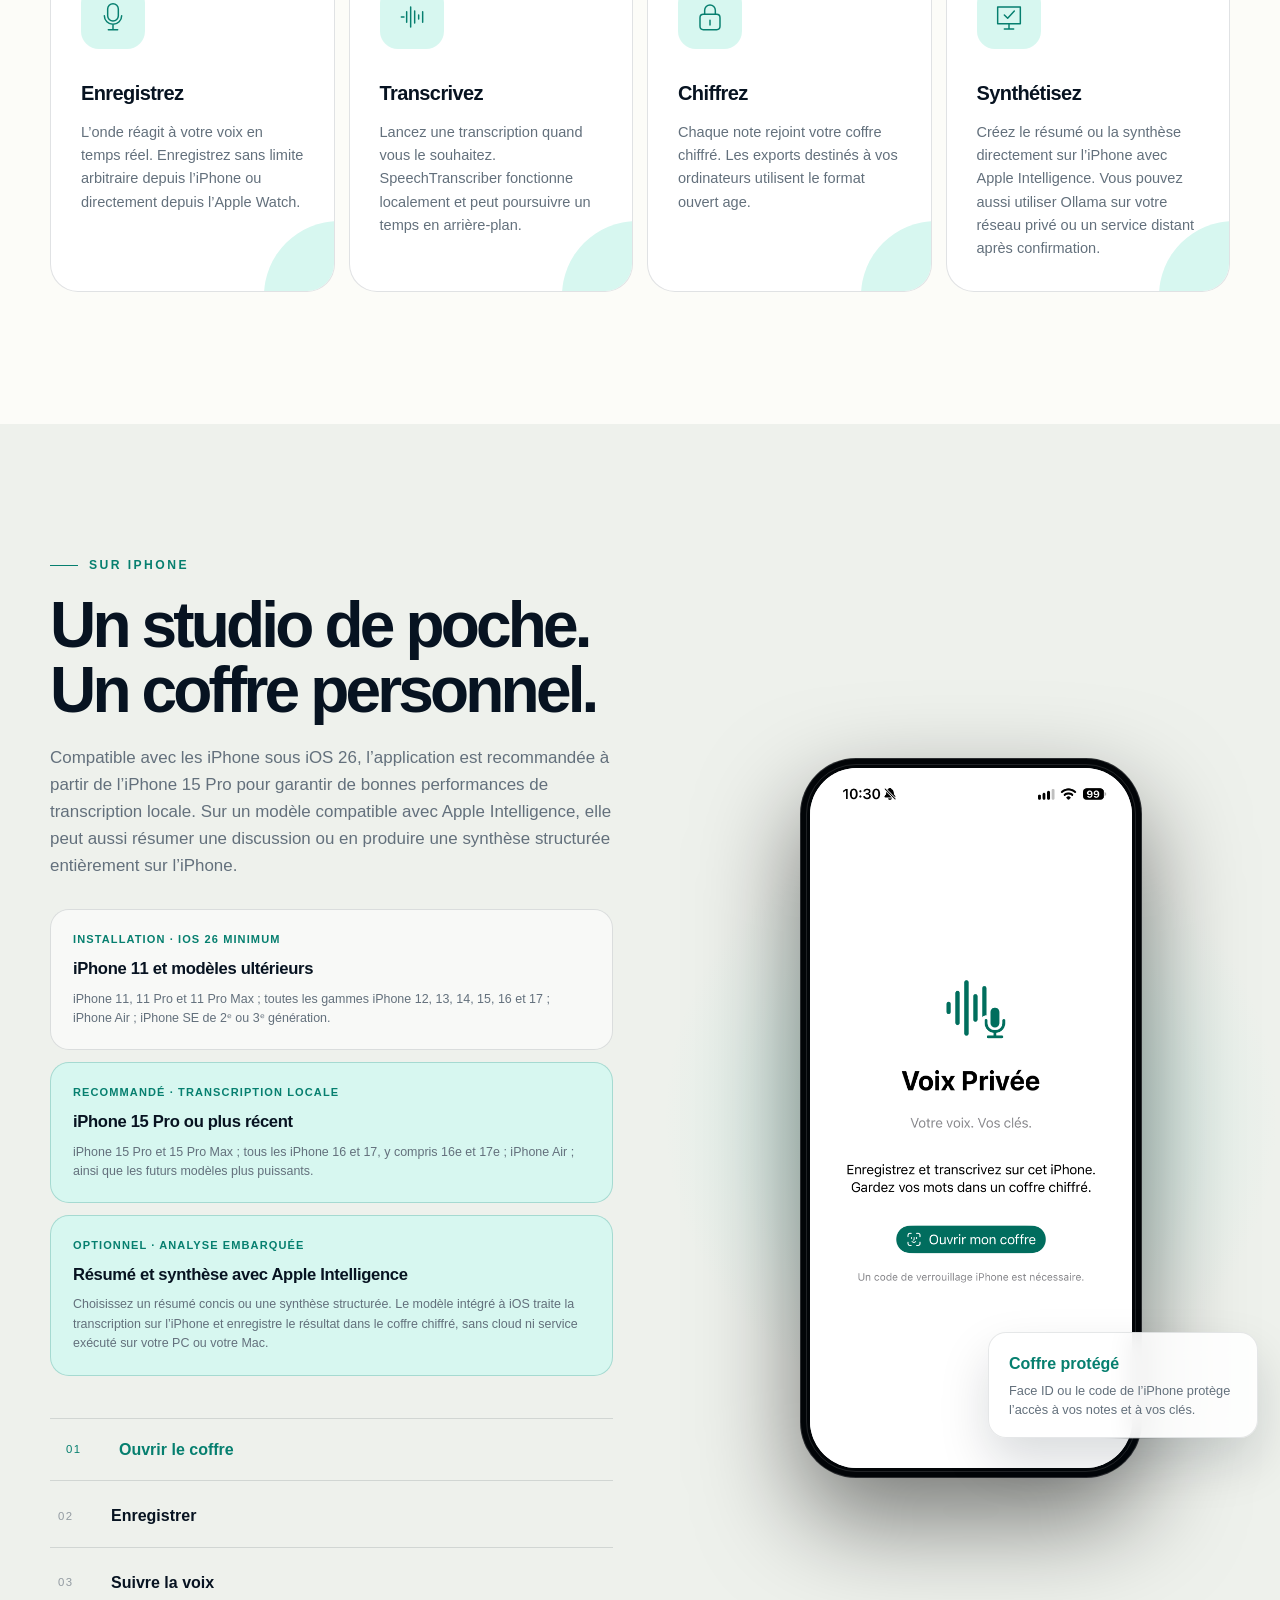
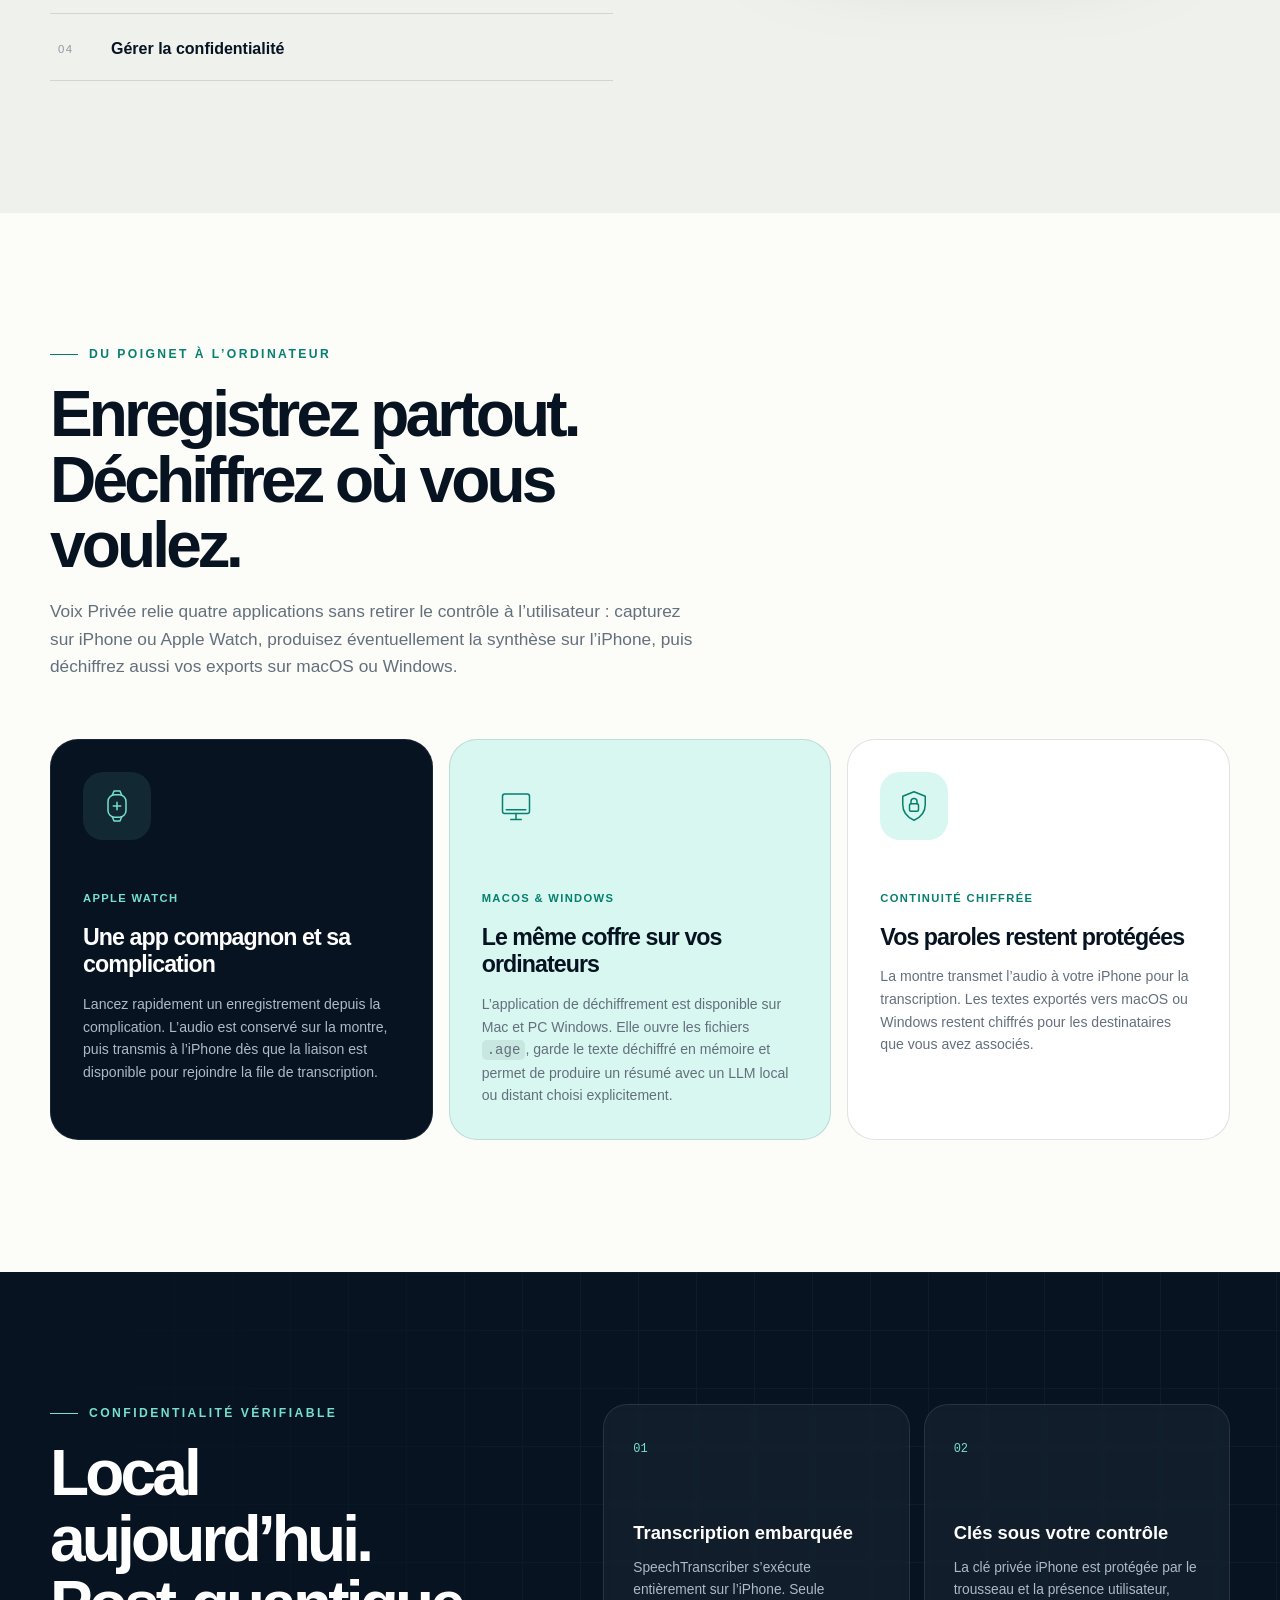
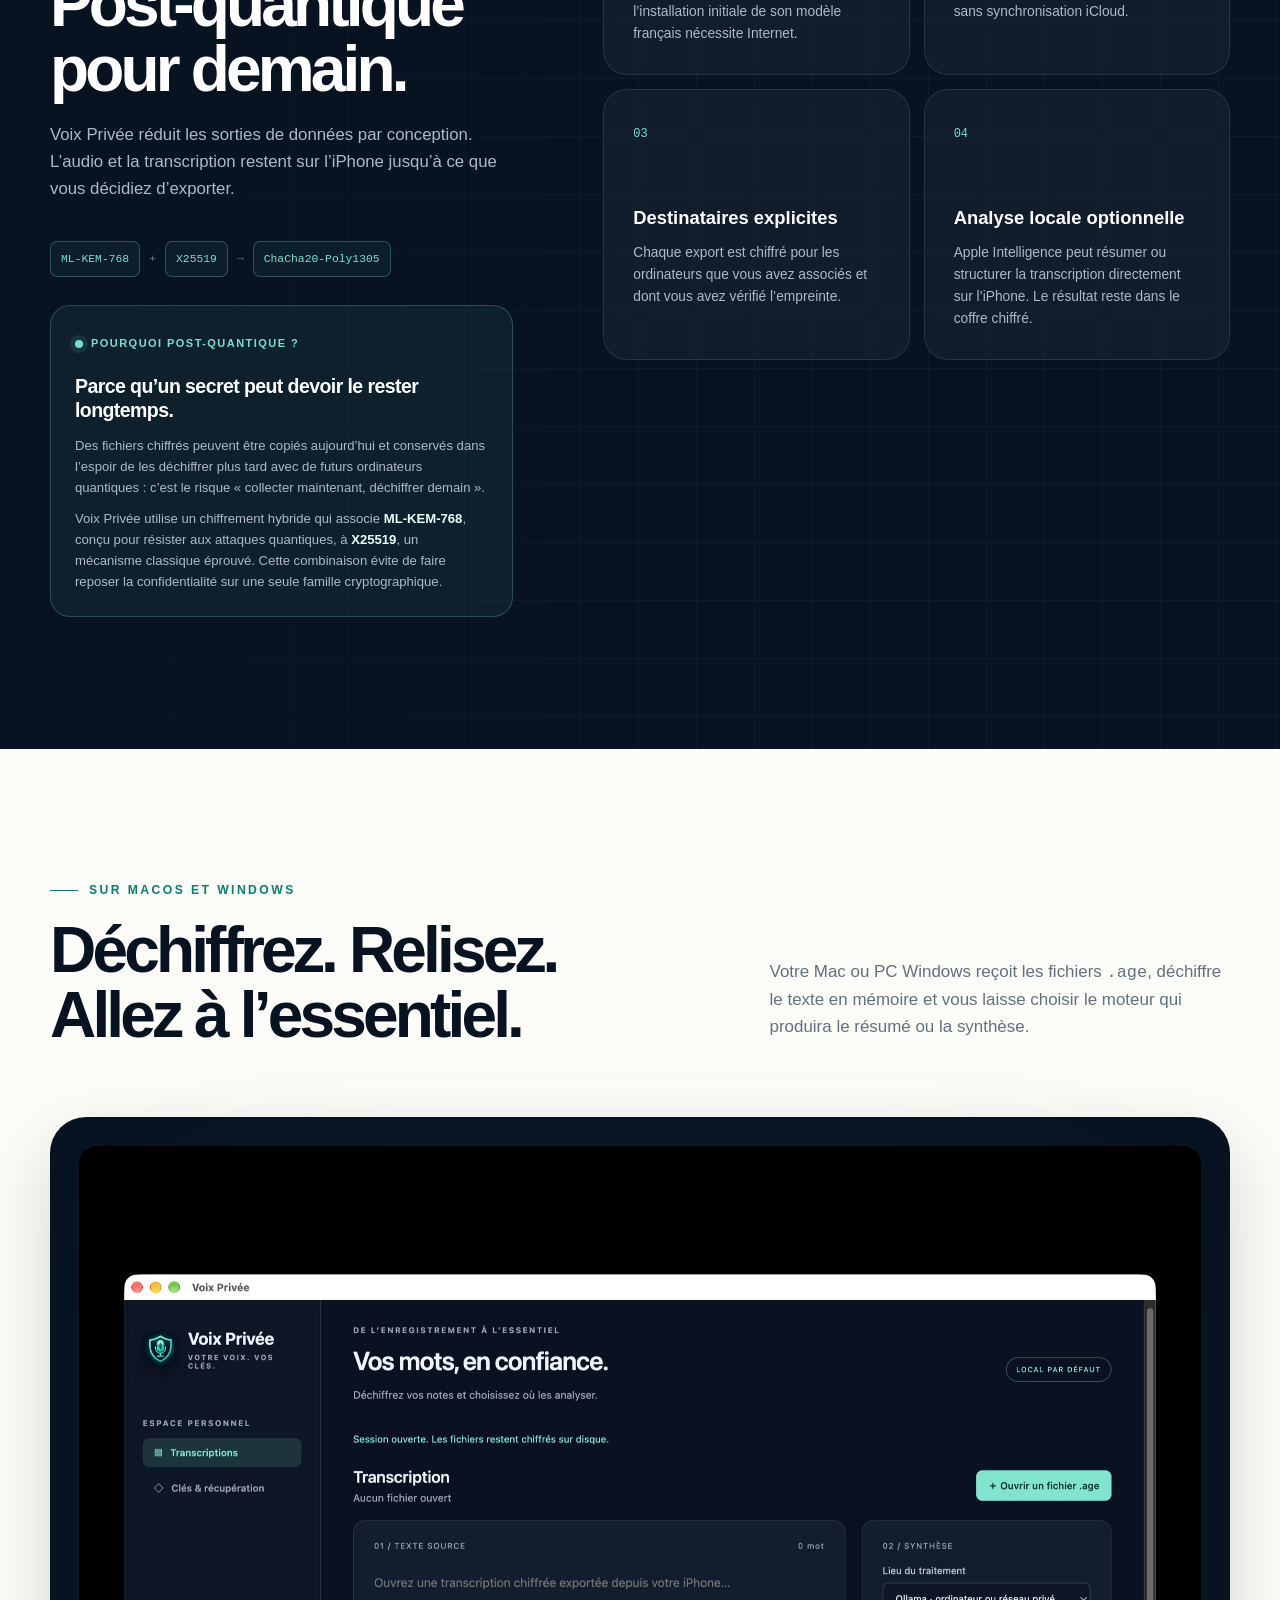
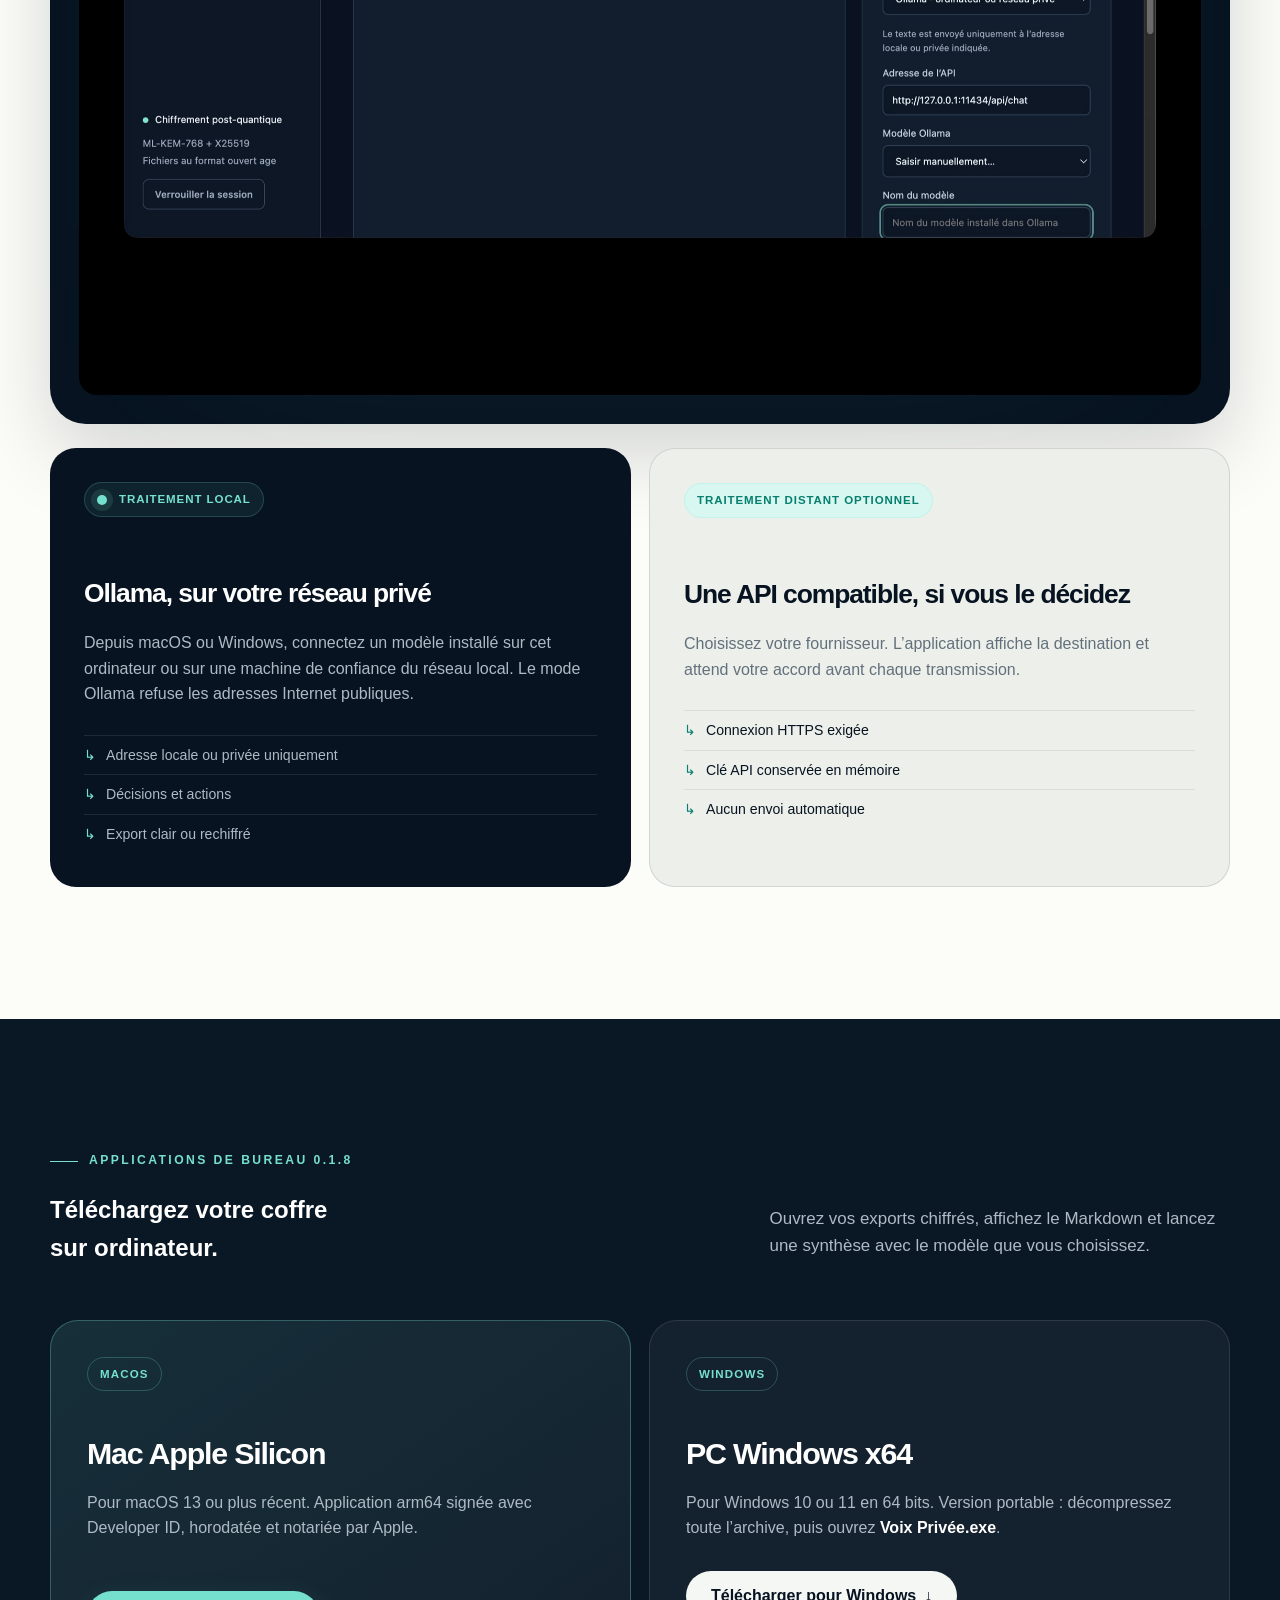
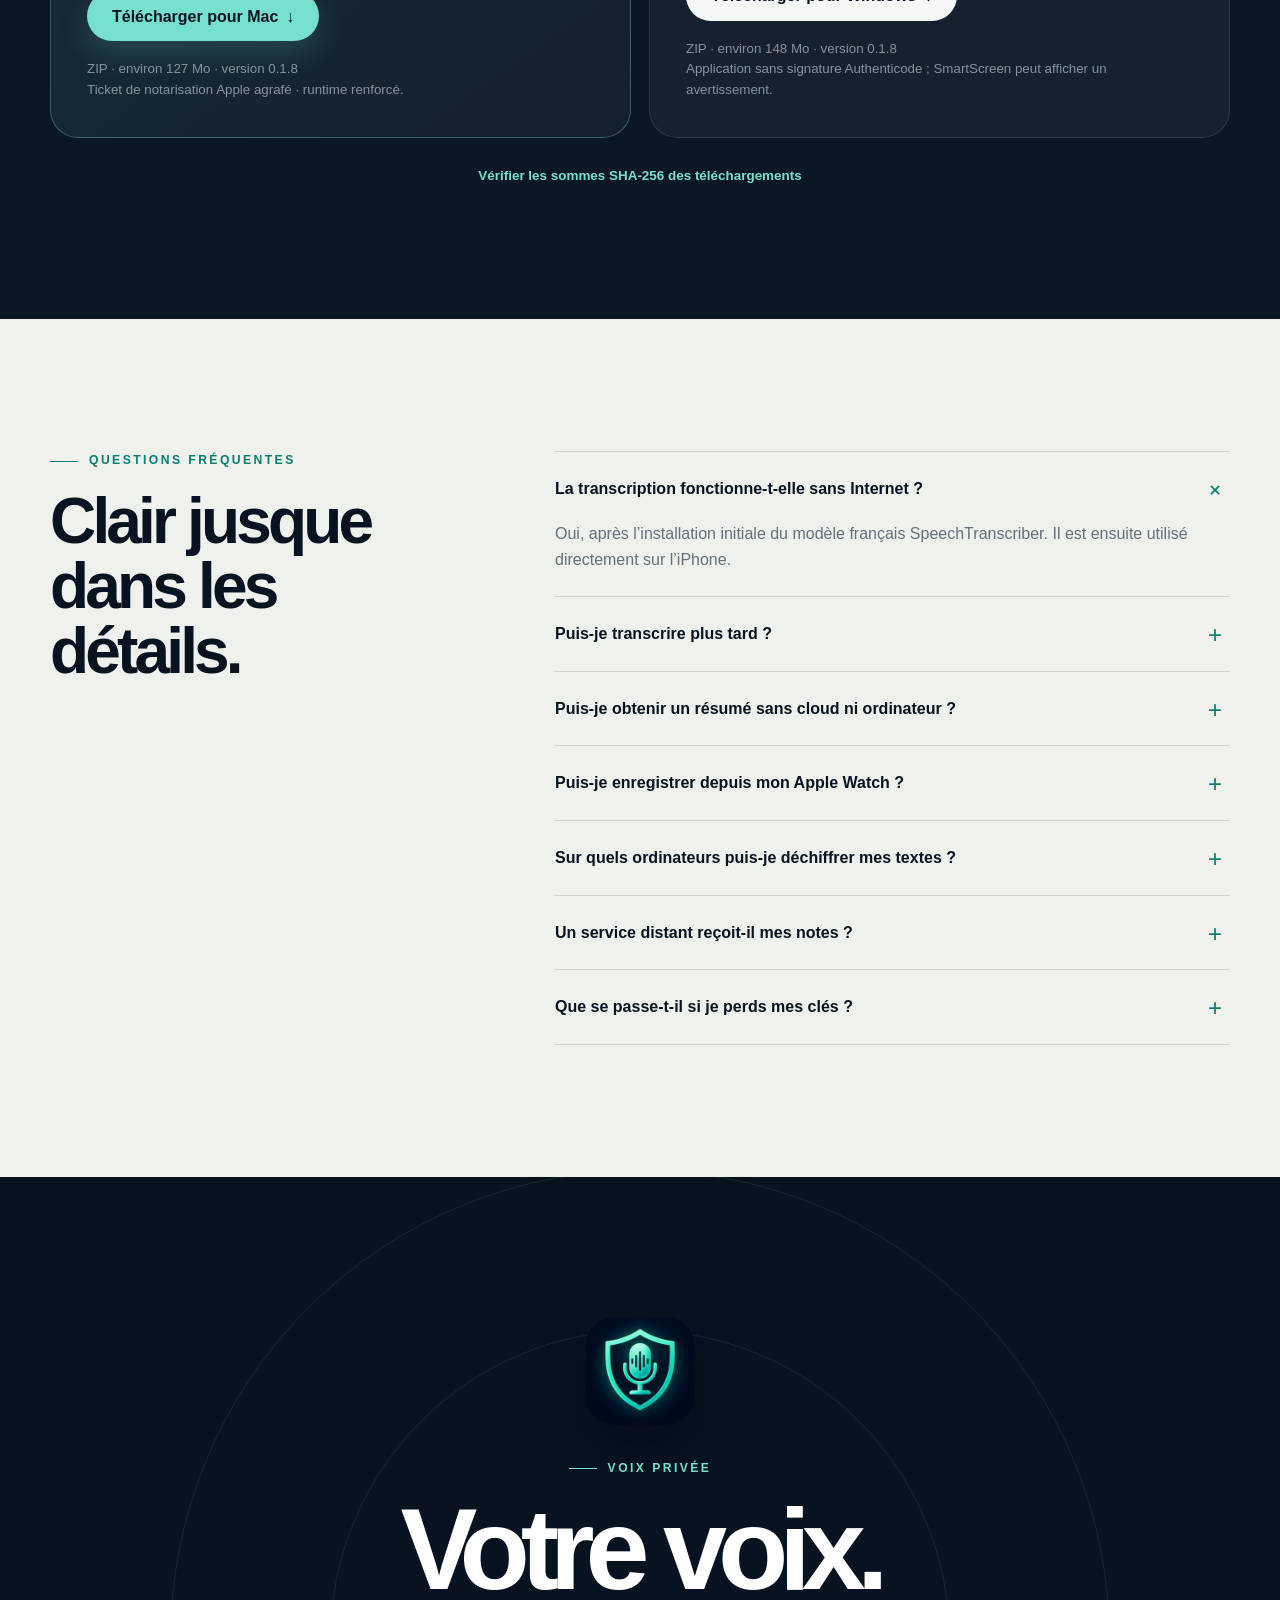
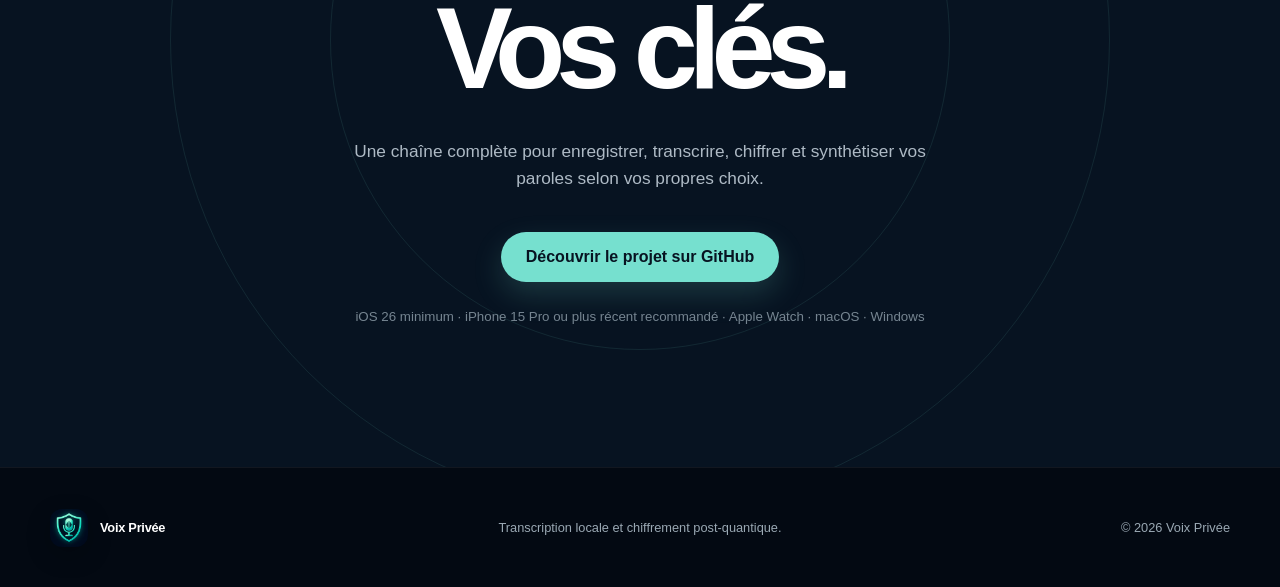
==== commit 1cd5690b: "Présenter la version macOS notariée" ====
--- a/index.html
+++ b/index.html
@@ -329,9 +329,9 @@
             <article class="download-card download-card-mac reveal">
               <div class="download-platform">macOS</div>
               <h3>Mac Apple Silicon</h3>
-              <p>Pour macOS 13 ou plus récent. Application arm64 signée avec un certificat Apple Developer ID et protégée par le runtime renforcé.</p>
+              <p>Pour macOS 13 ou plus récent. Application arm64 signée avec Developer ID, horodatée et notariée par Apple.</p>
               <a class="button button-primary" href="https://github.com/stephsabb/voix-privee-site/releases/download/v0.1.8/Voix-Privee-0.1.8-mac-arm64.zip">Télécharger pour Mac <span aria-hidden="true">↓</span></a>
-              <small>ZIP · environ 126 Mo · version 0.1.8<br>Archive non notariée et sans horodatage sécurisé Apple.</small>
+              <small>ZIP · environ 127 Mo · version 0.1.8<br>Ticket de notarisation Apple agrafé · runtime renforcé.</small>
             </article>
             <article class="download-card reveal" data-delay="1">
               <div class="download-platform">Windows</div>
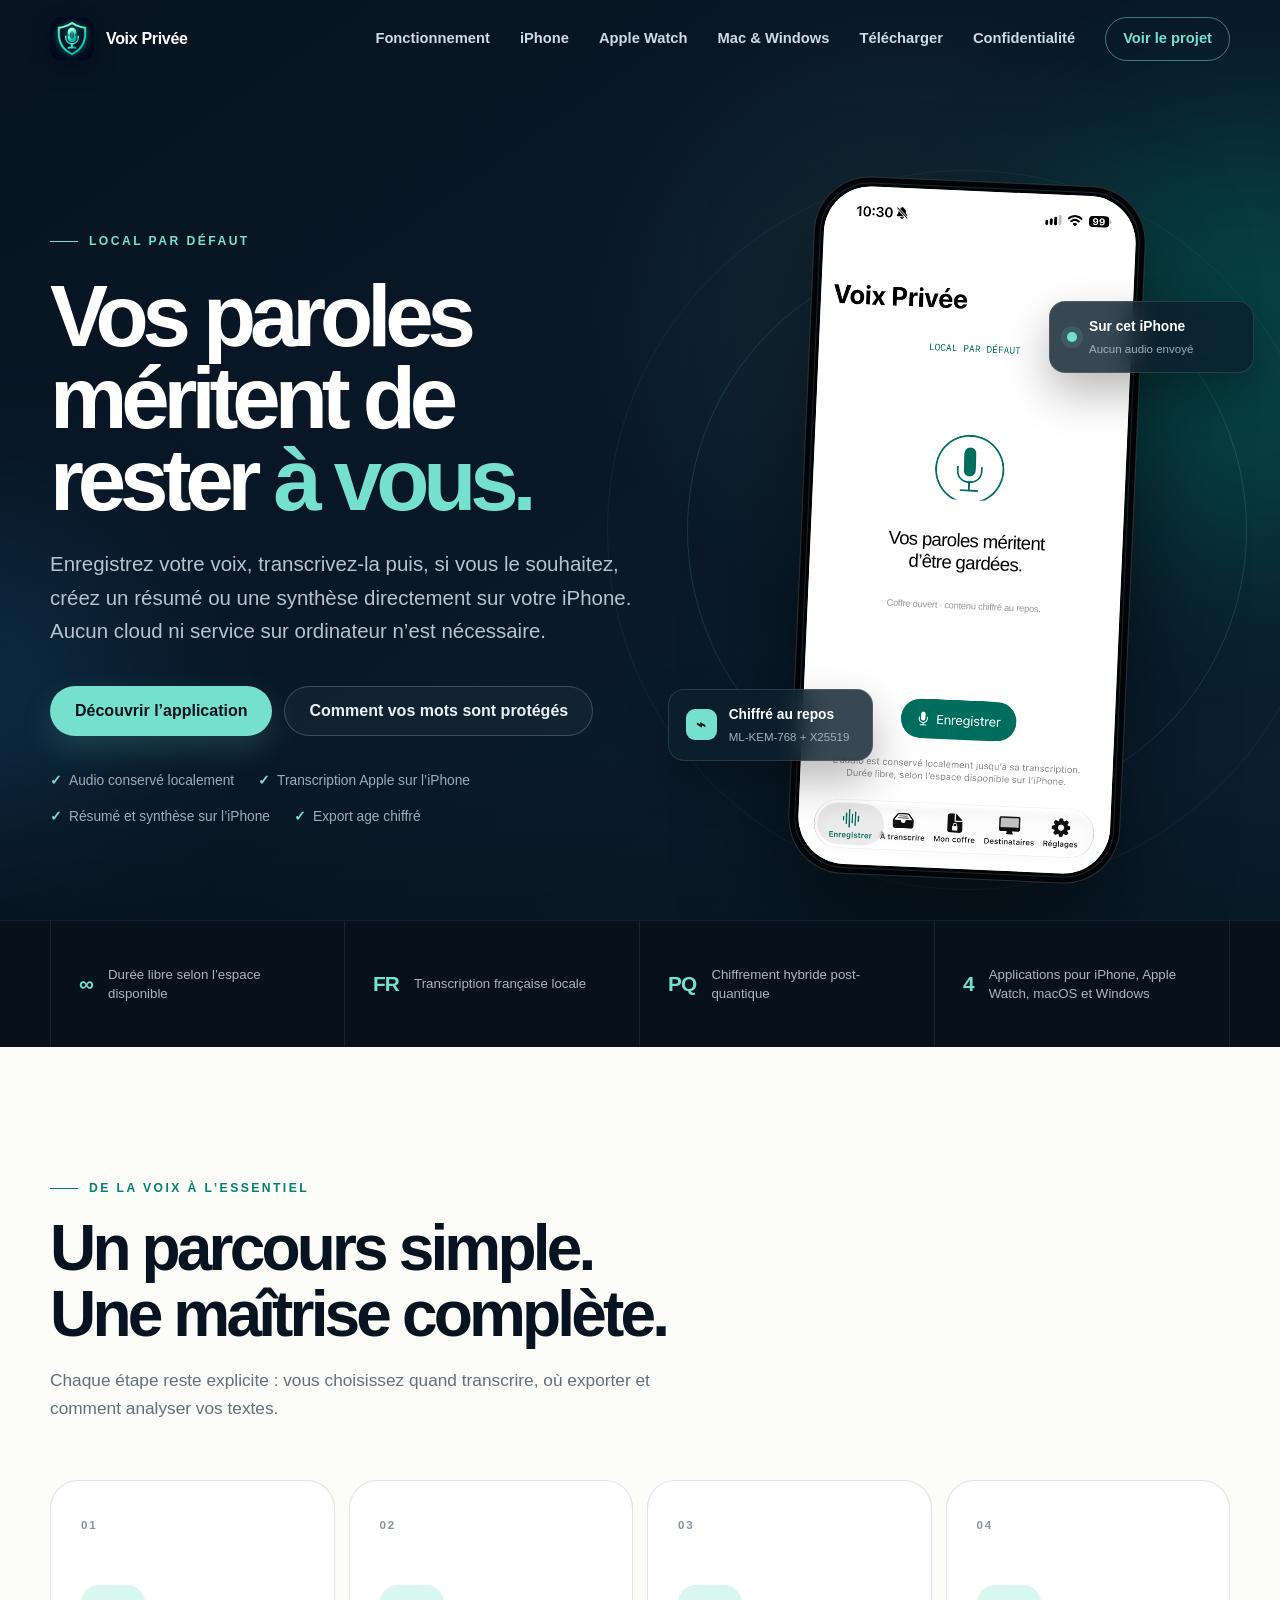
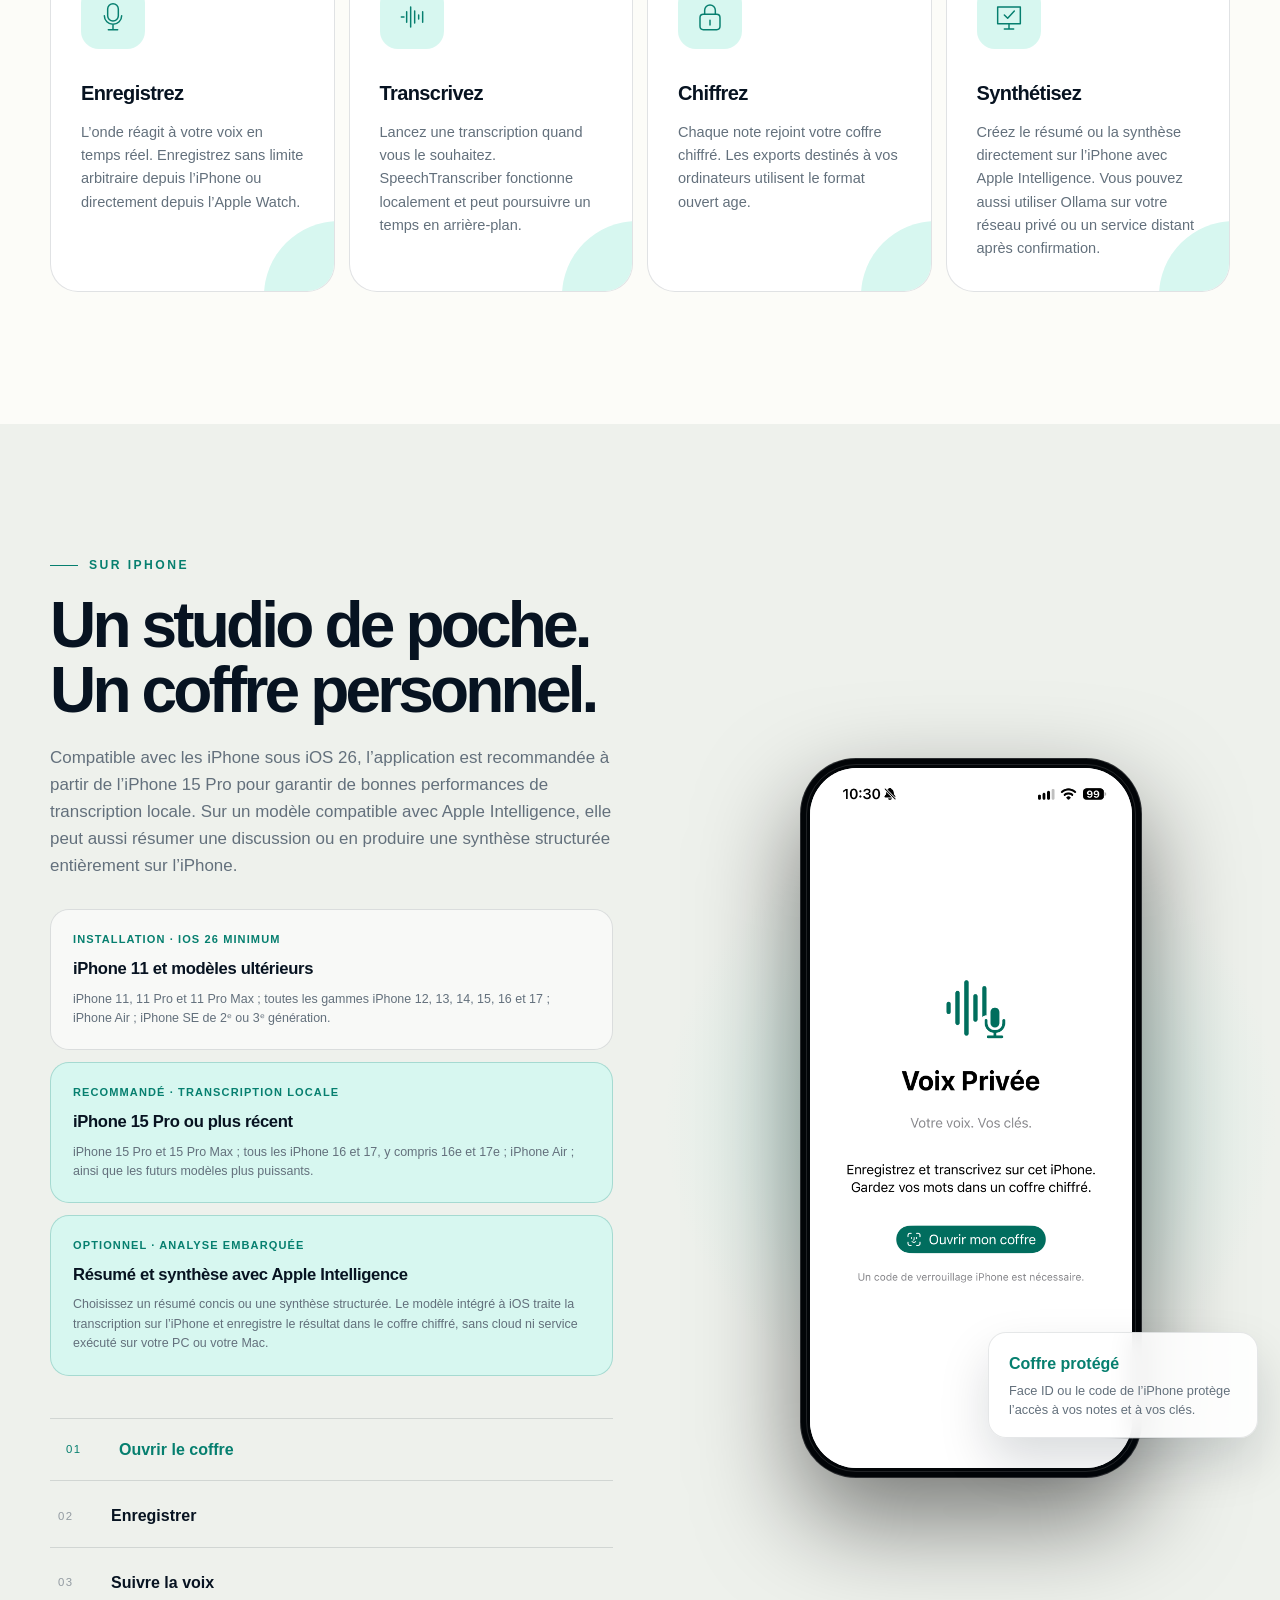
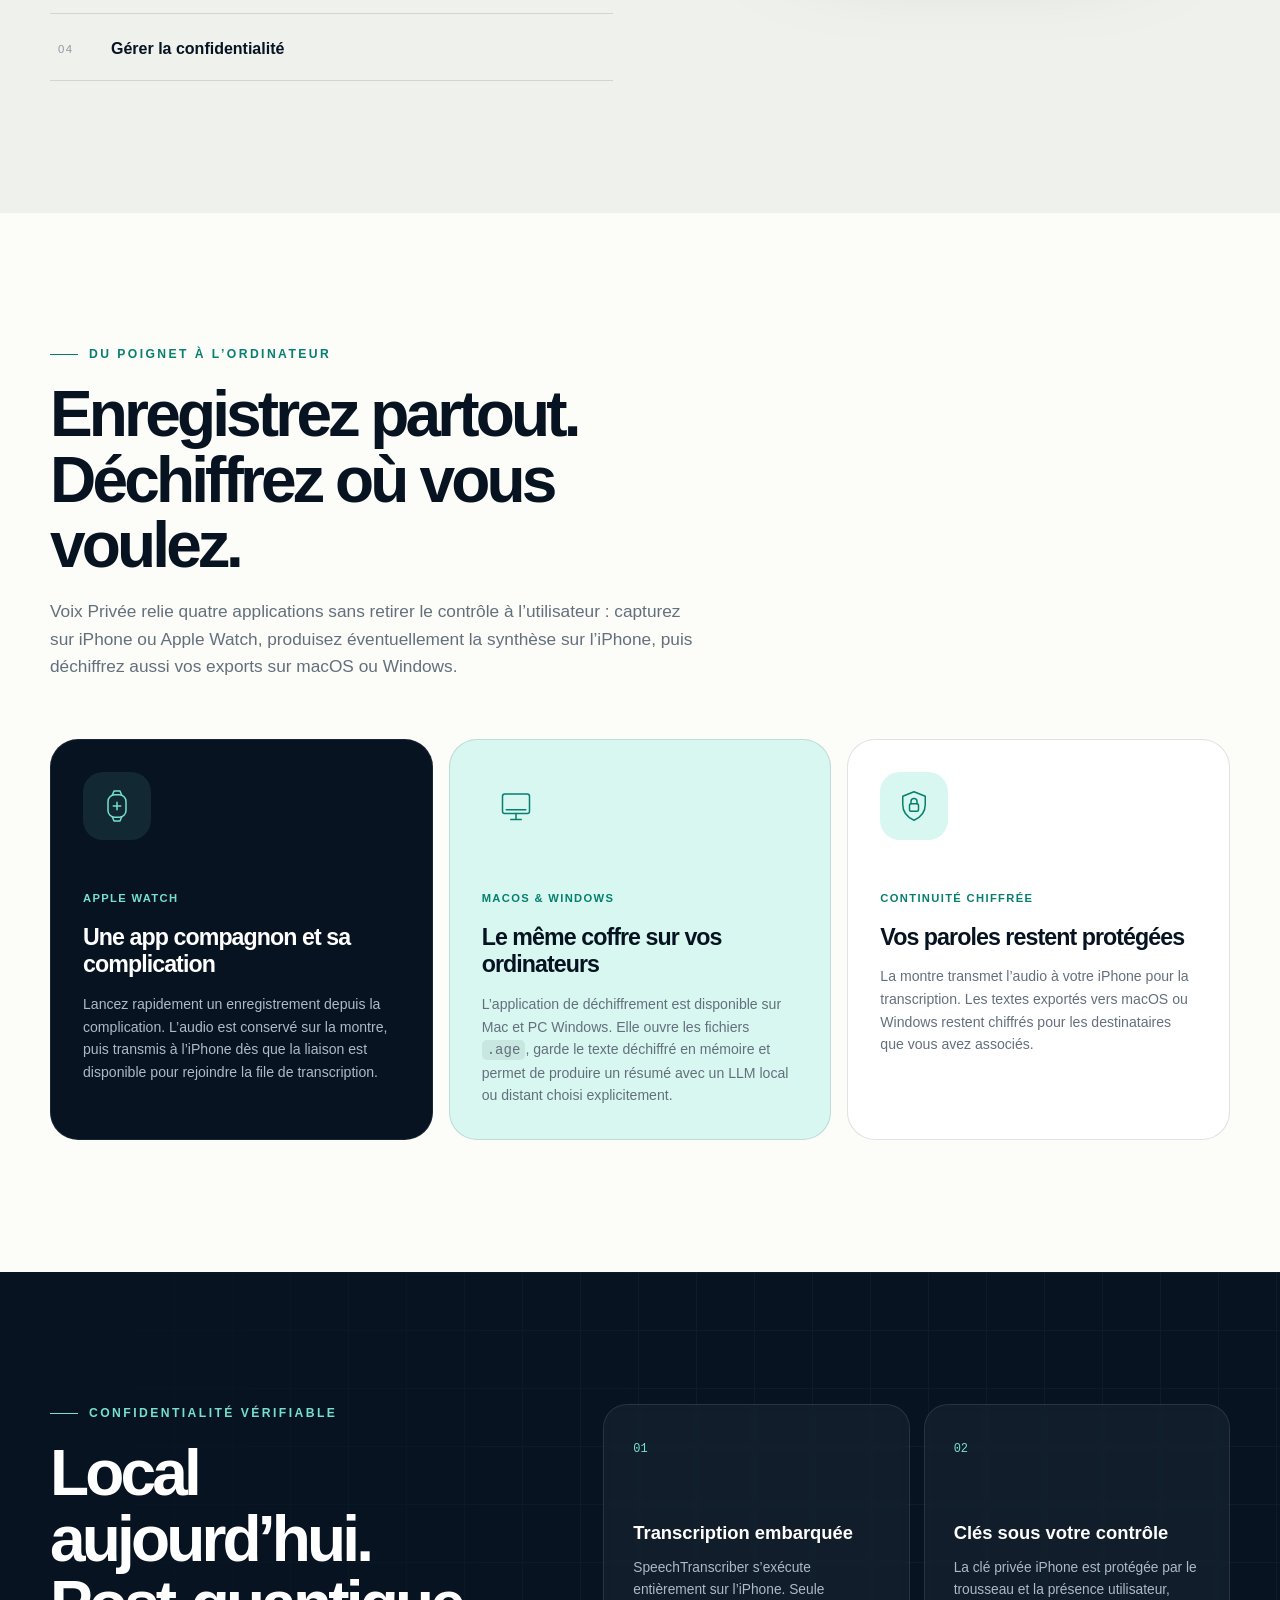
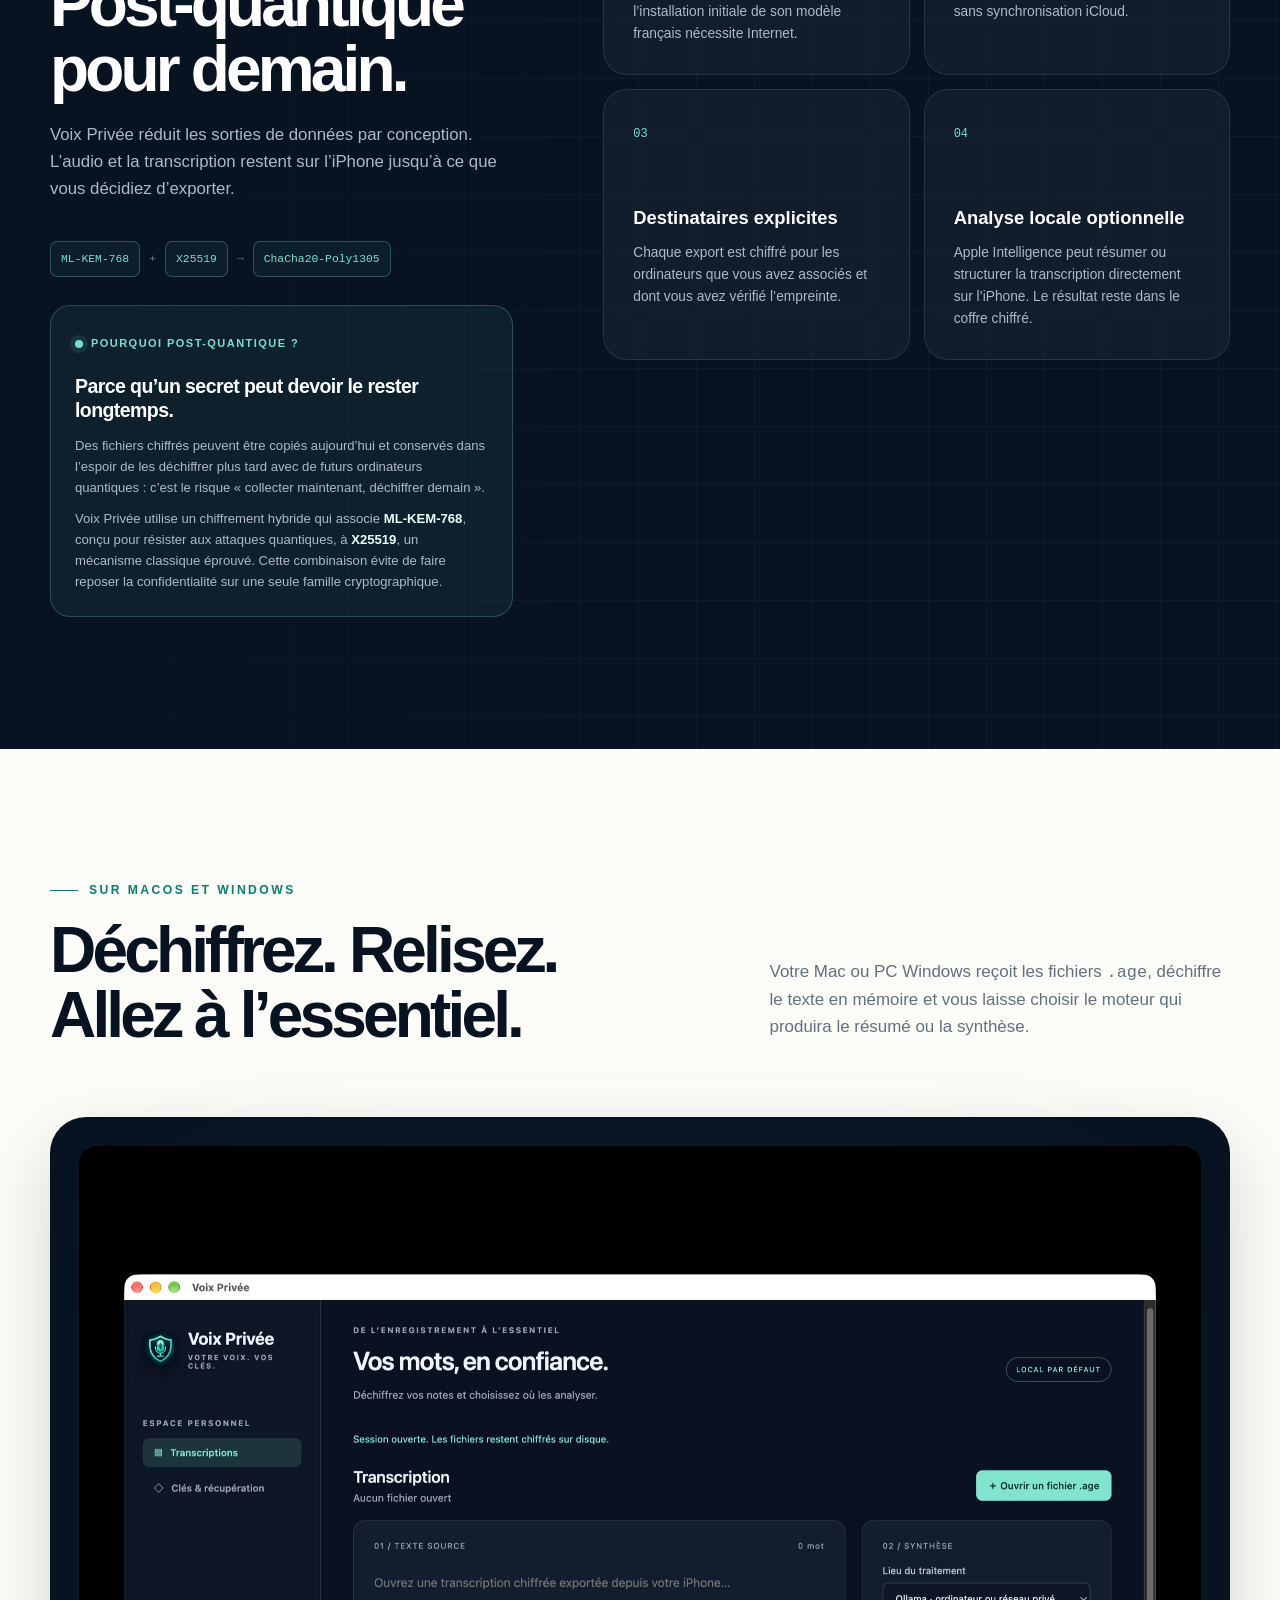
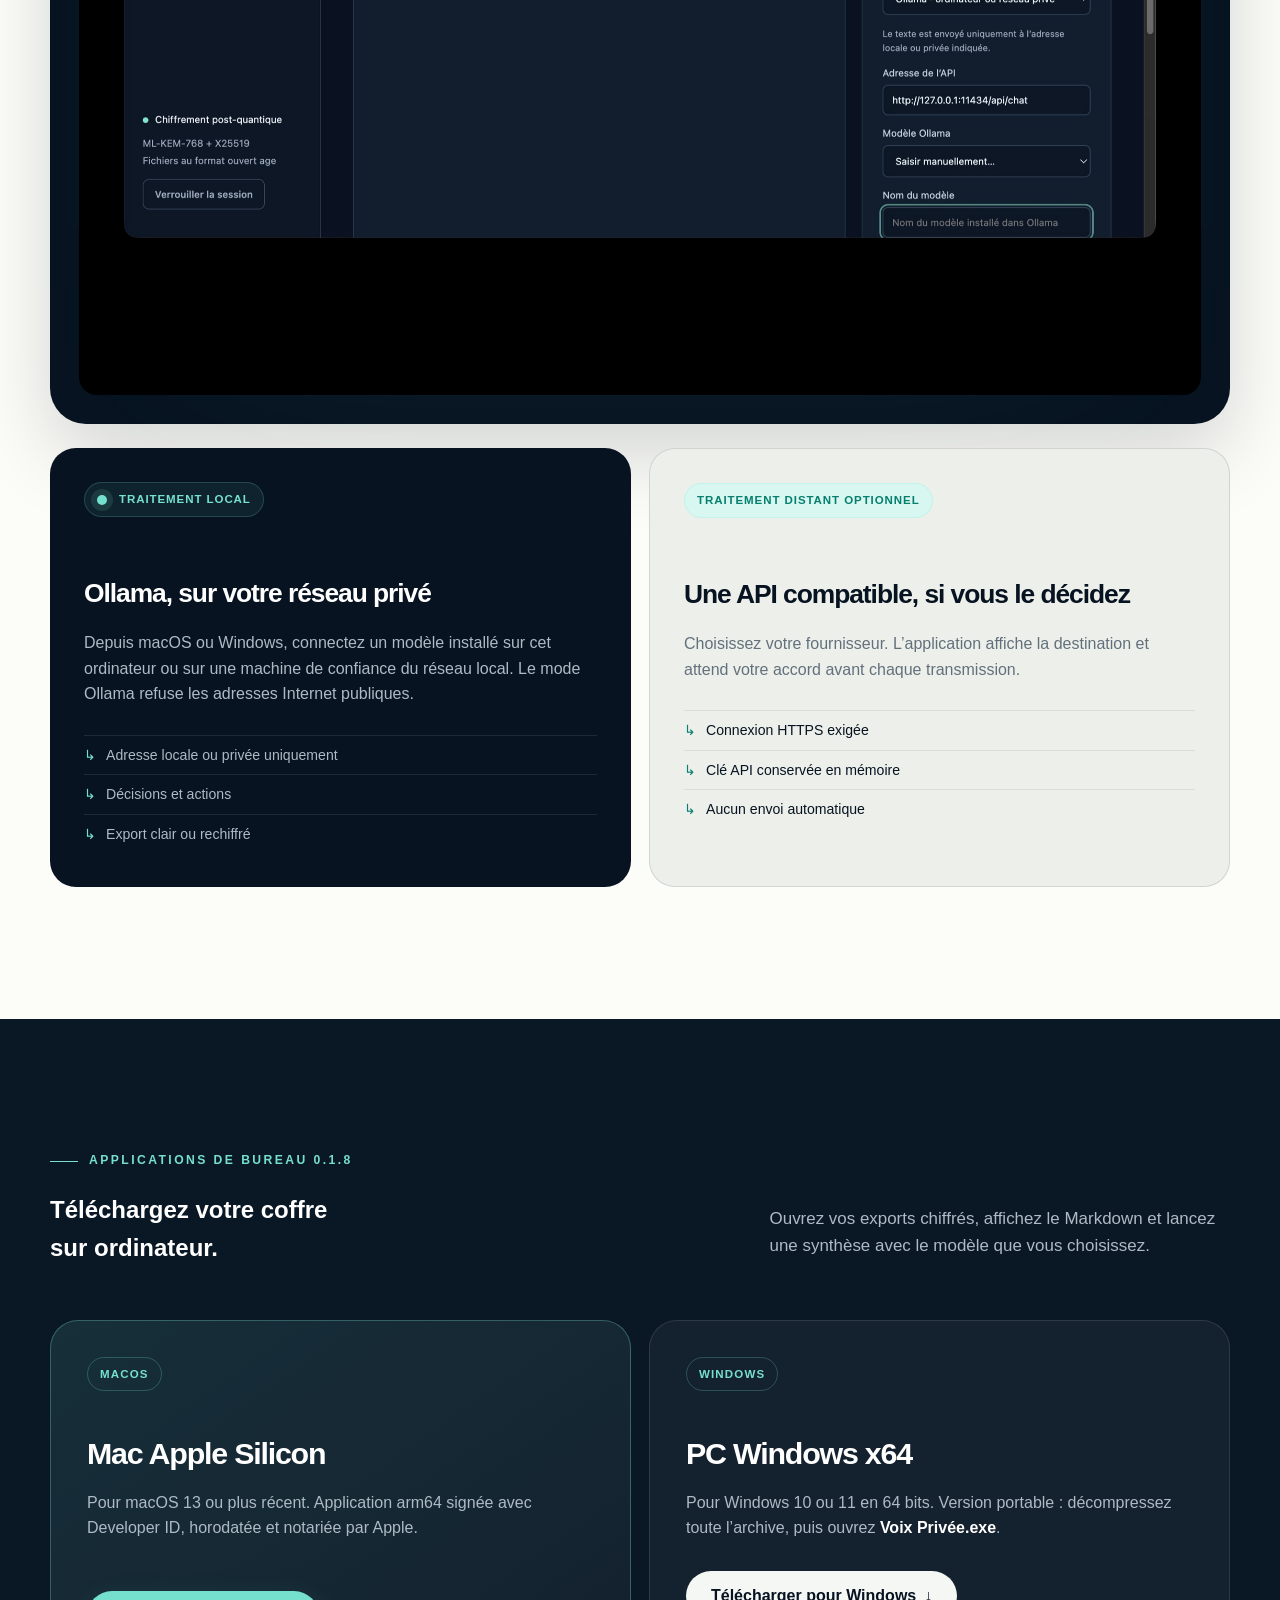
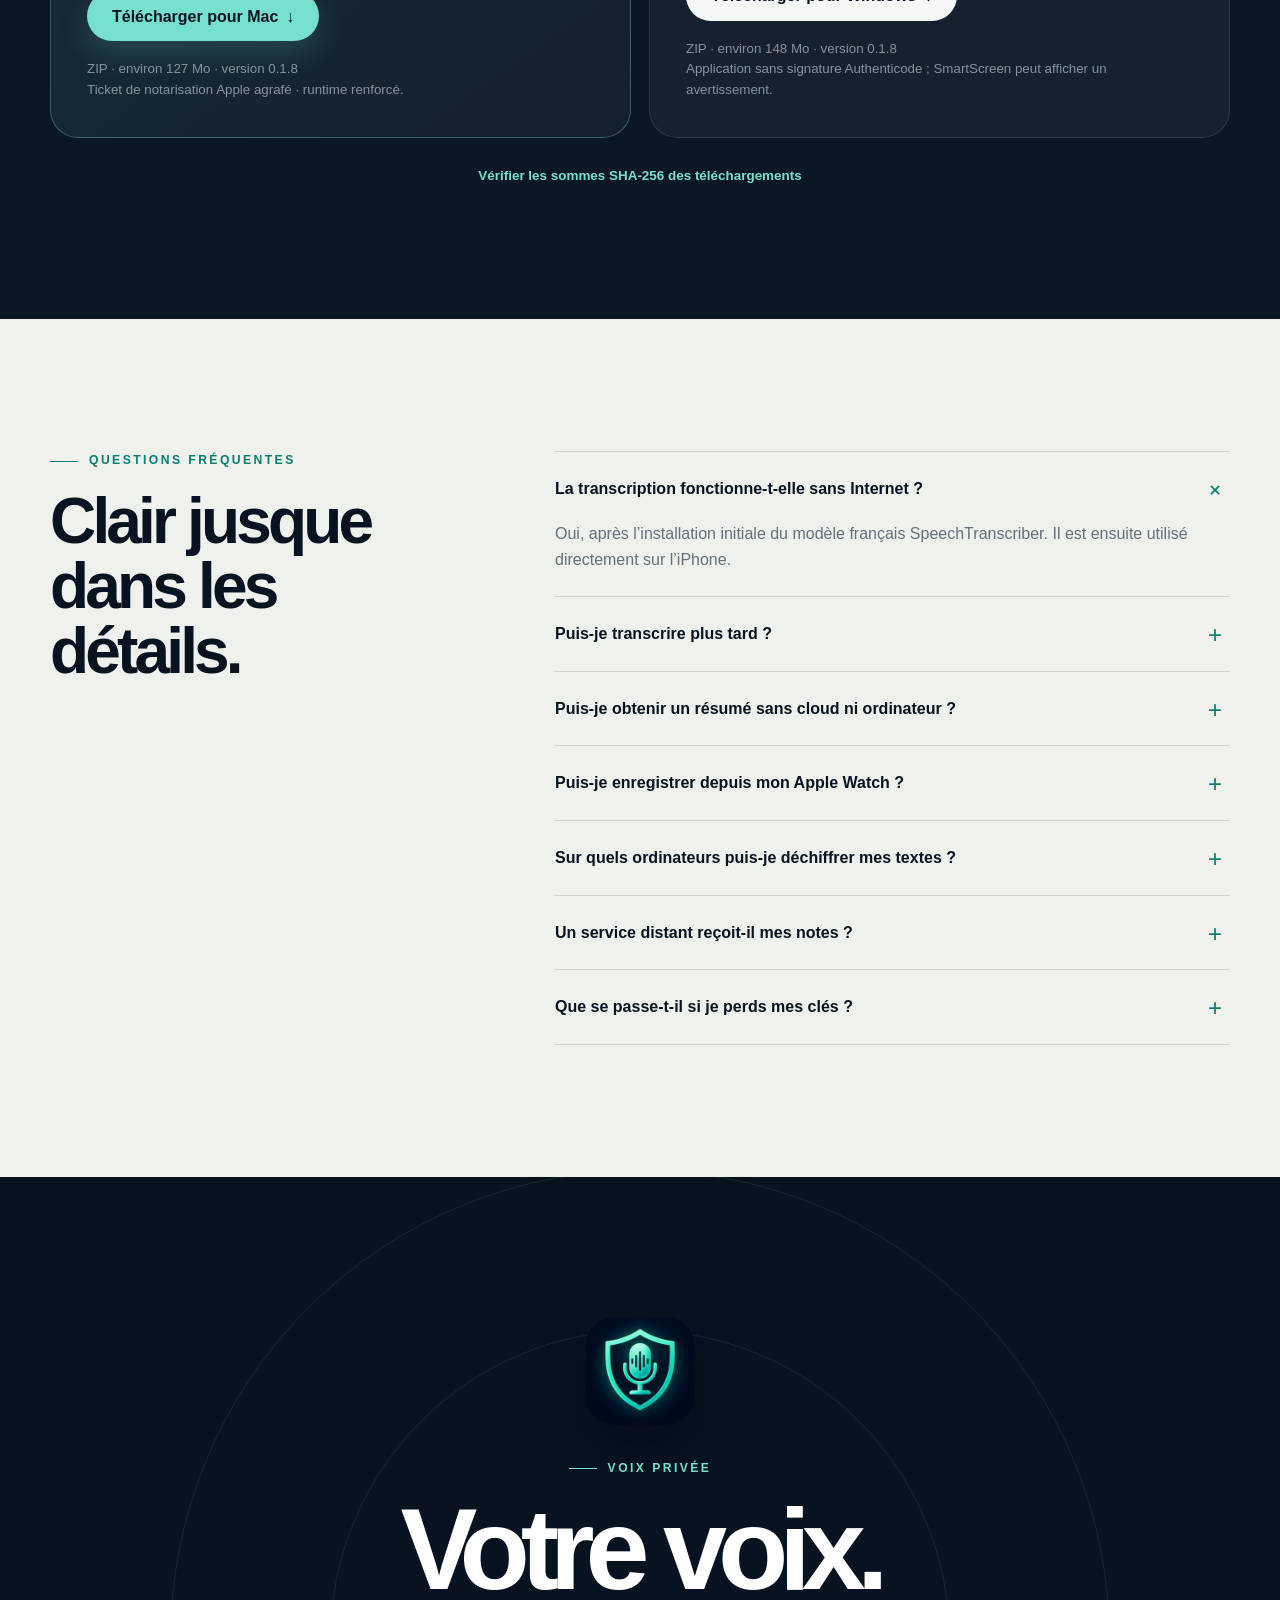
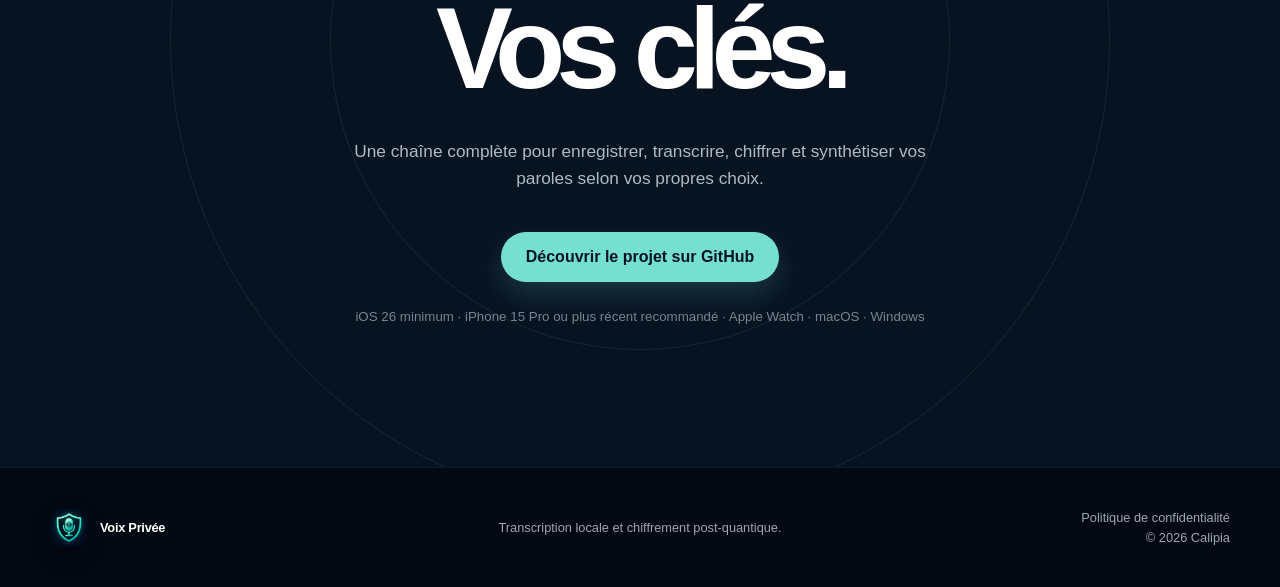
==== commit b0de1d37: "Publier la politique de confidentialité" ====
--- a/index.html
+++ b/index.html
@@ -405,7 +405,7 @@
           <span>Voix Privée</span>
         </a>
         <p>Transcription locale et chiffrement post-quantique.</p>
-        <p>© <span id="year">2026</span> Voix Privée</p>
+        <p><a href="confidentialite.html">Politique de confidentialité</a><br>© <span id="year">2026</span> Calipia</p>
       </div>
     </footer>
     <script>
